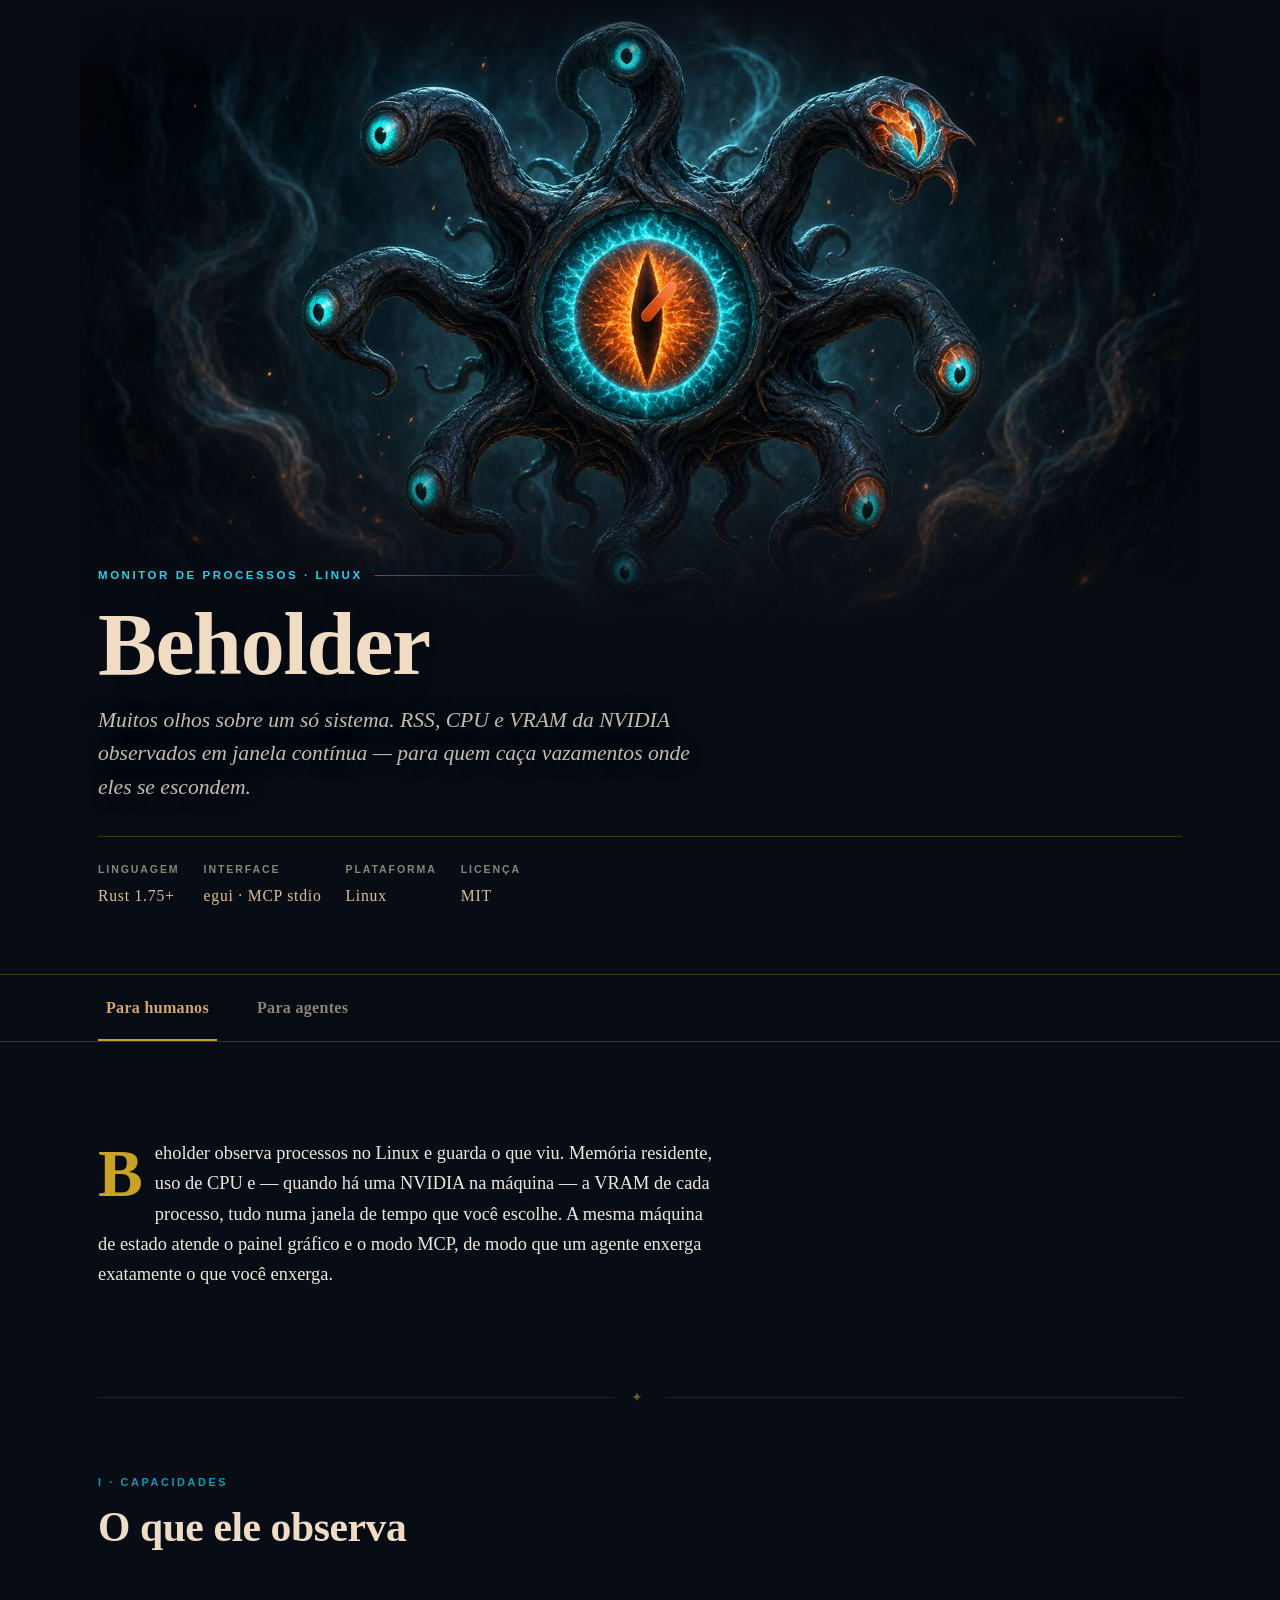
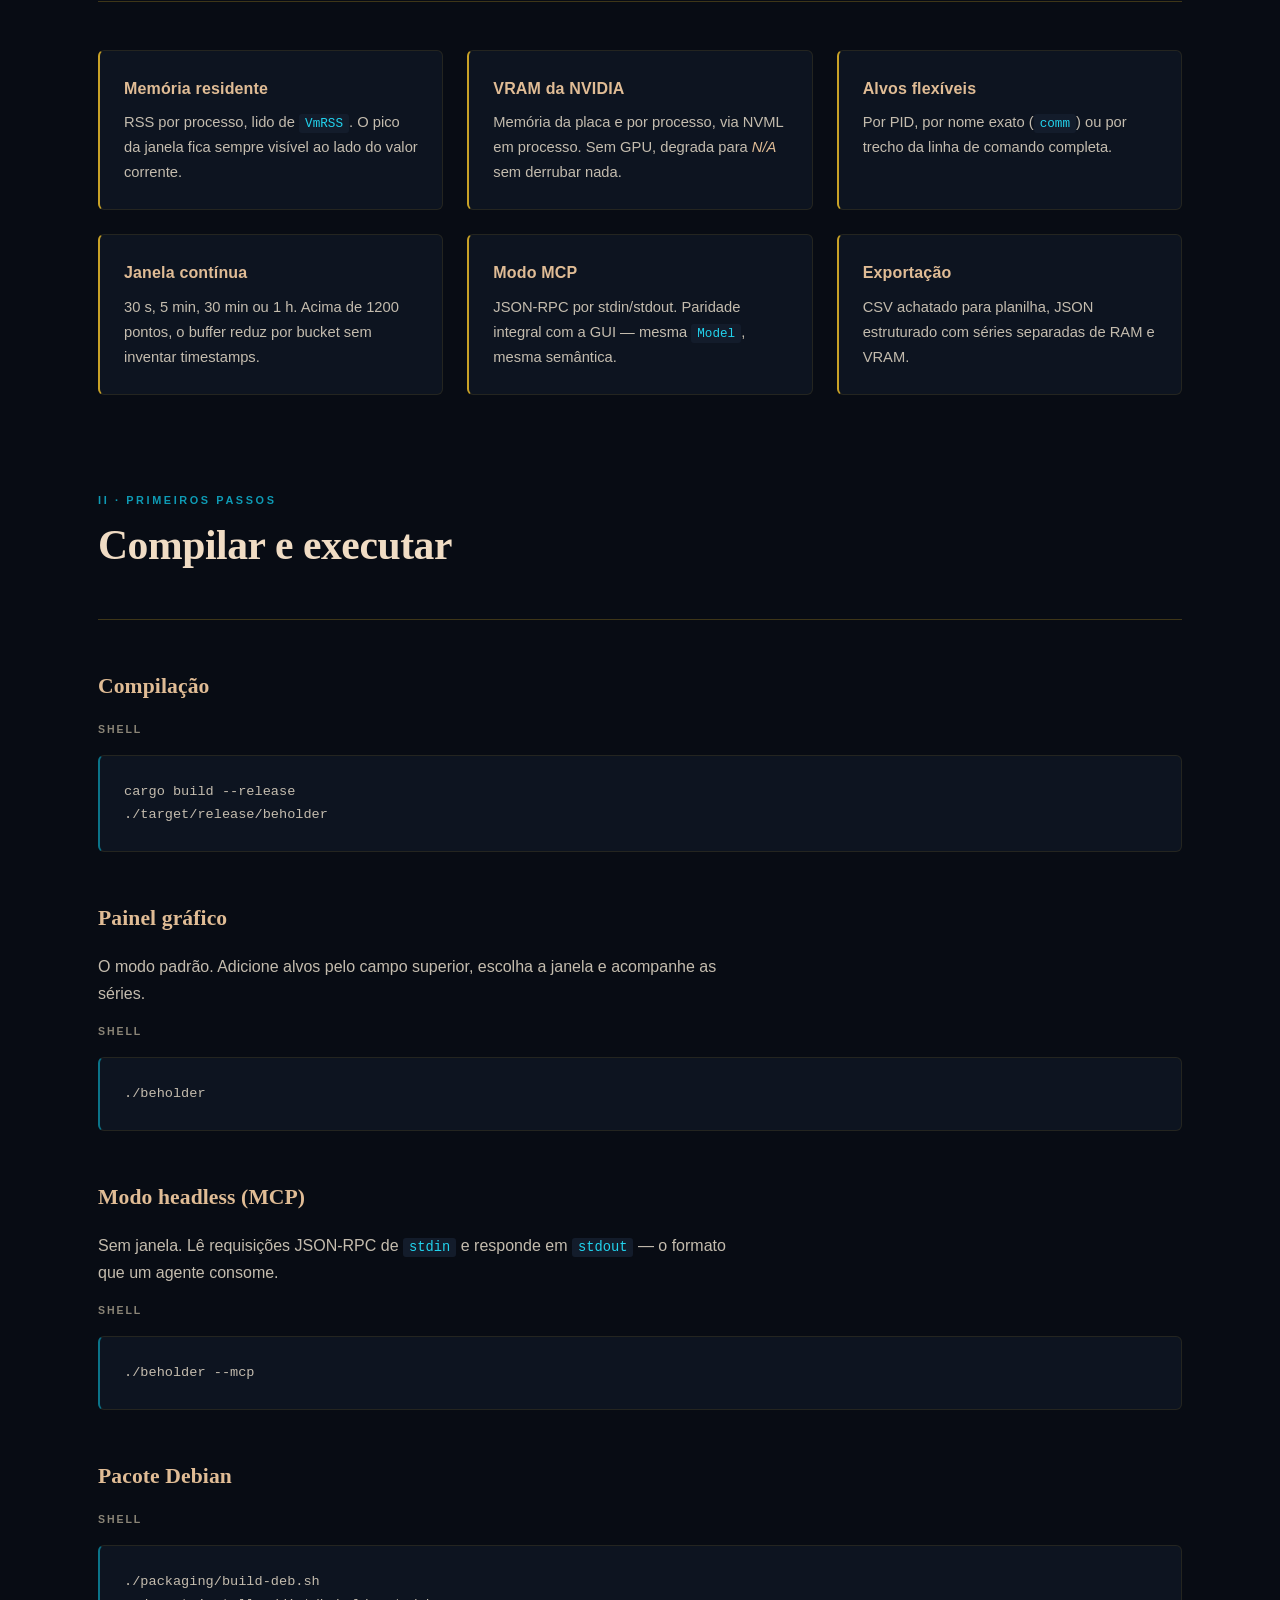
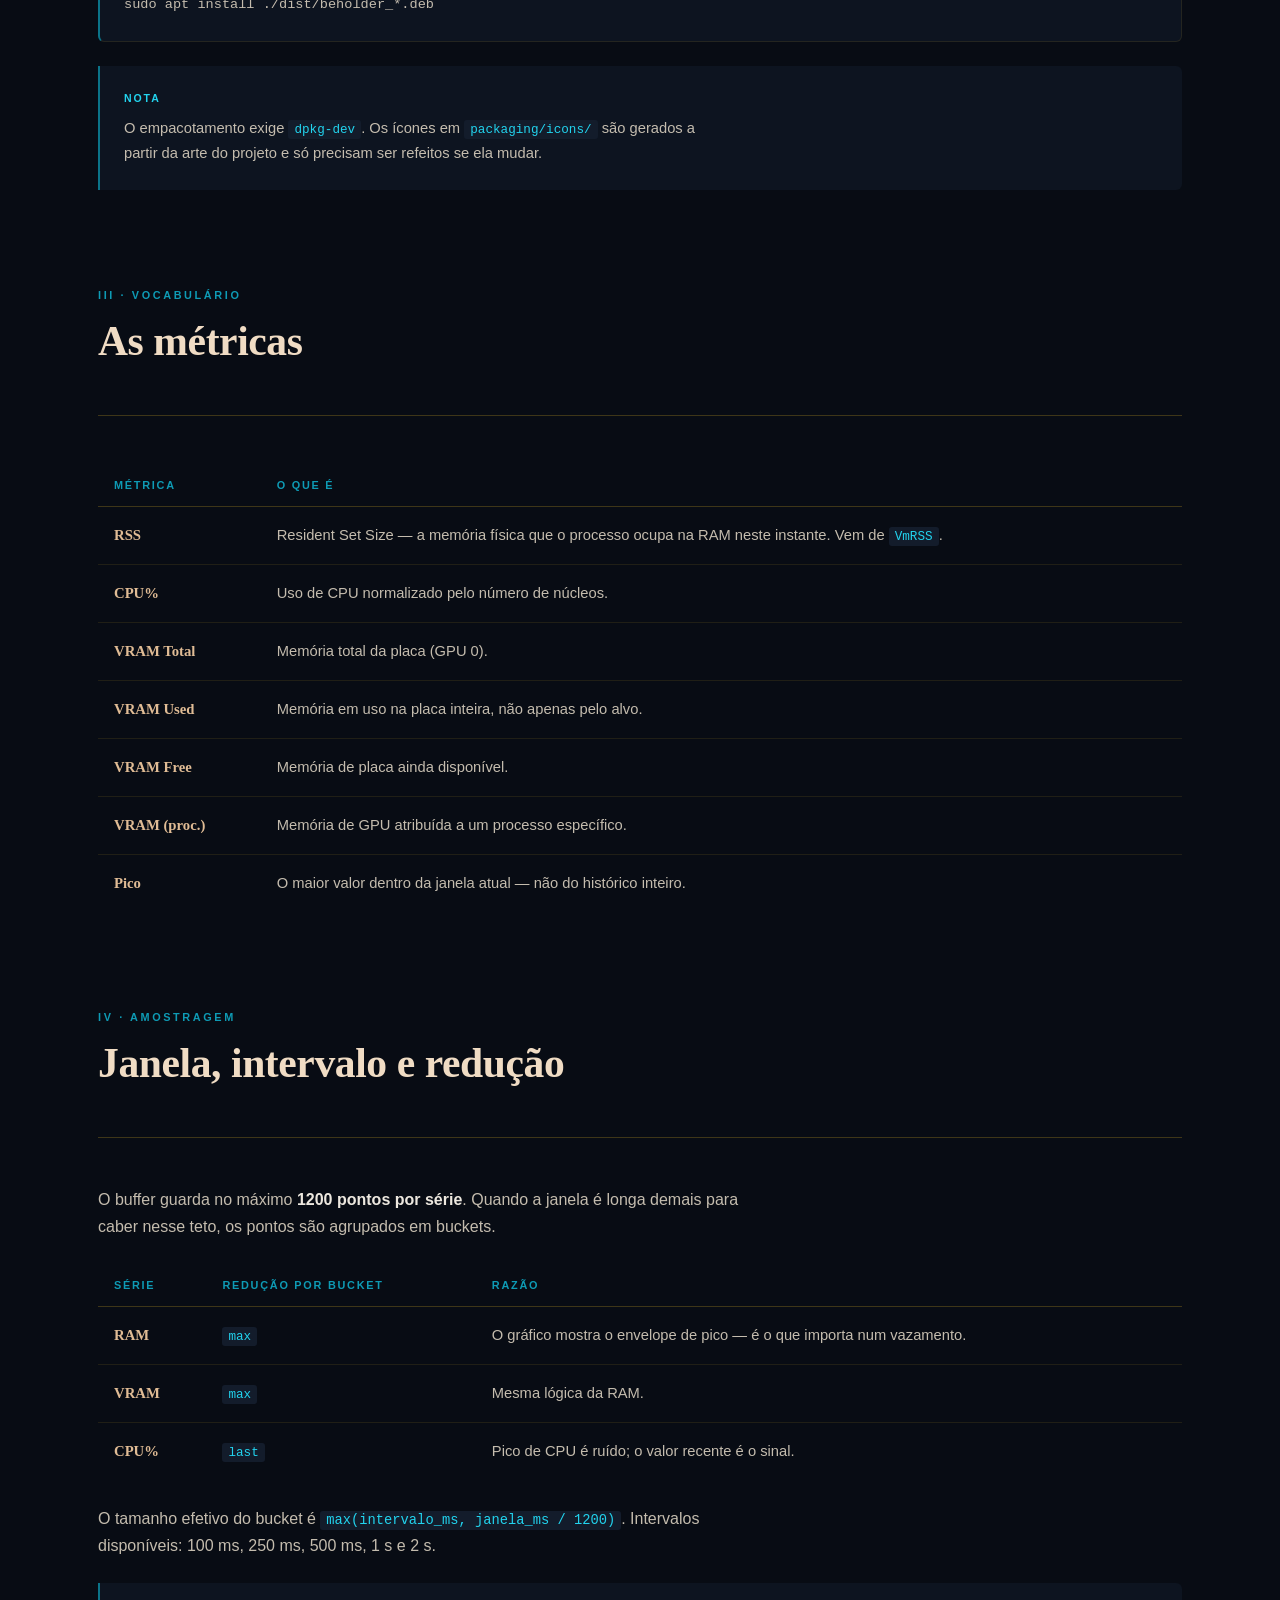
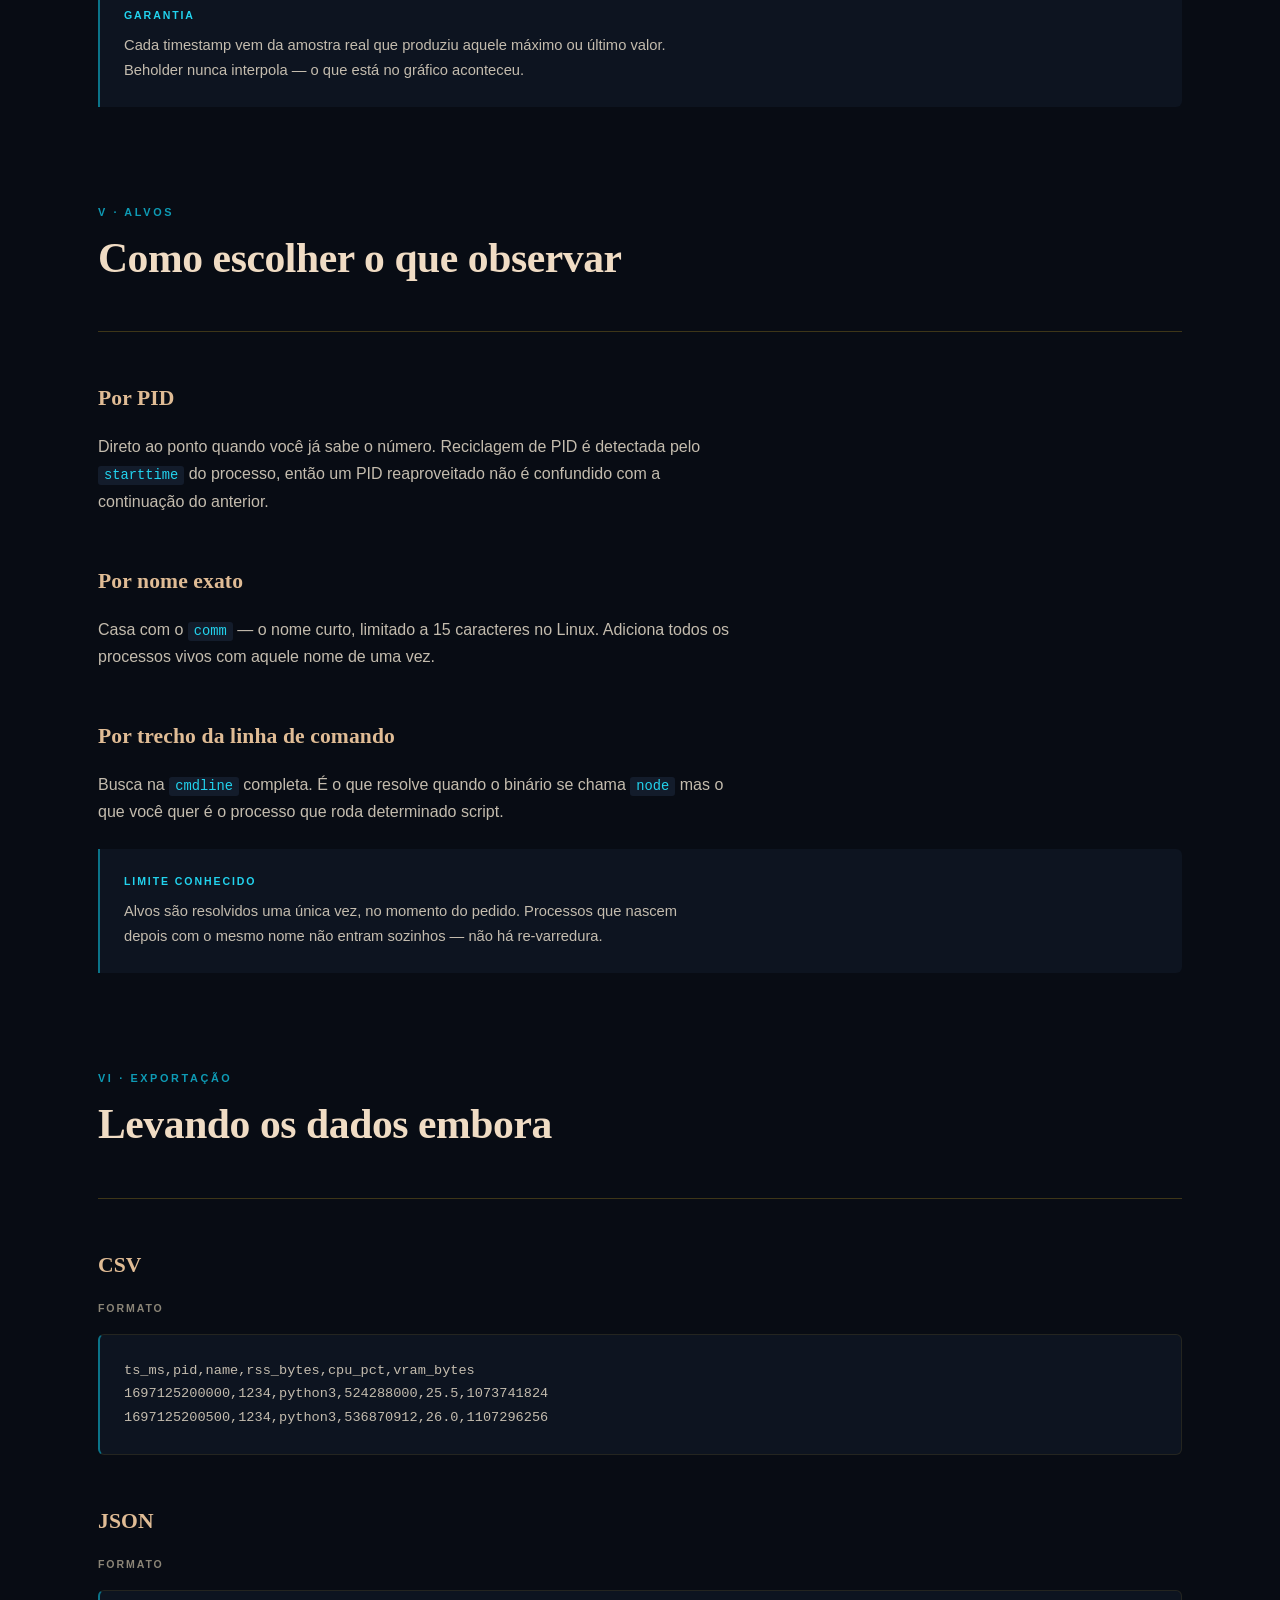
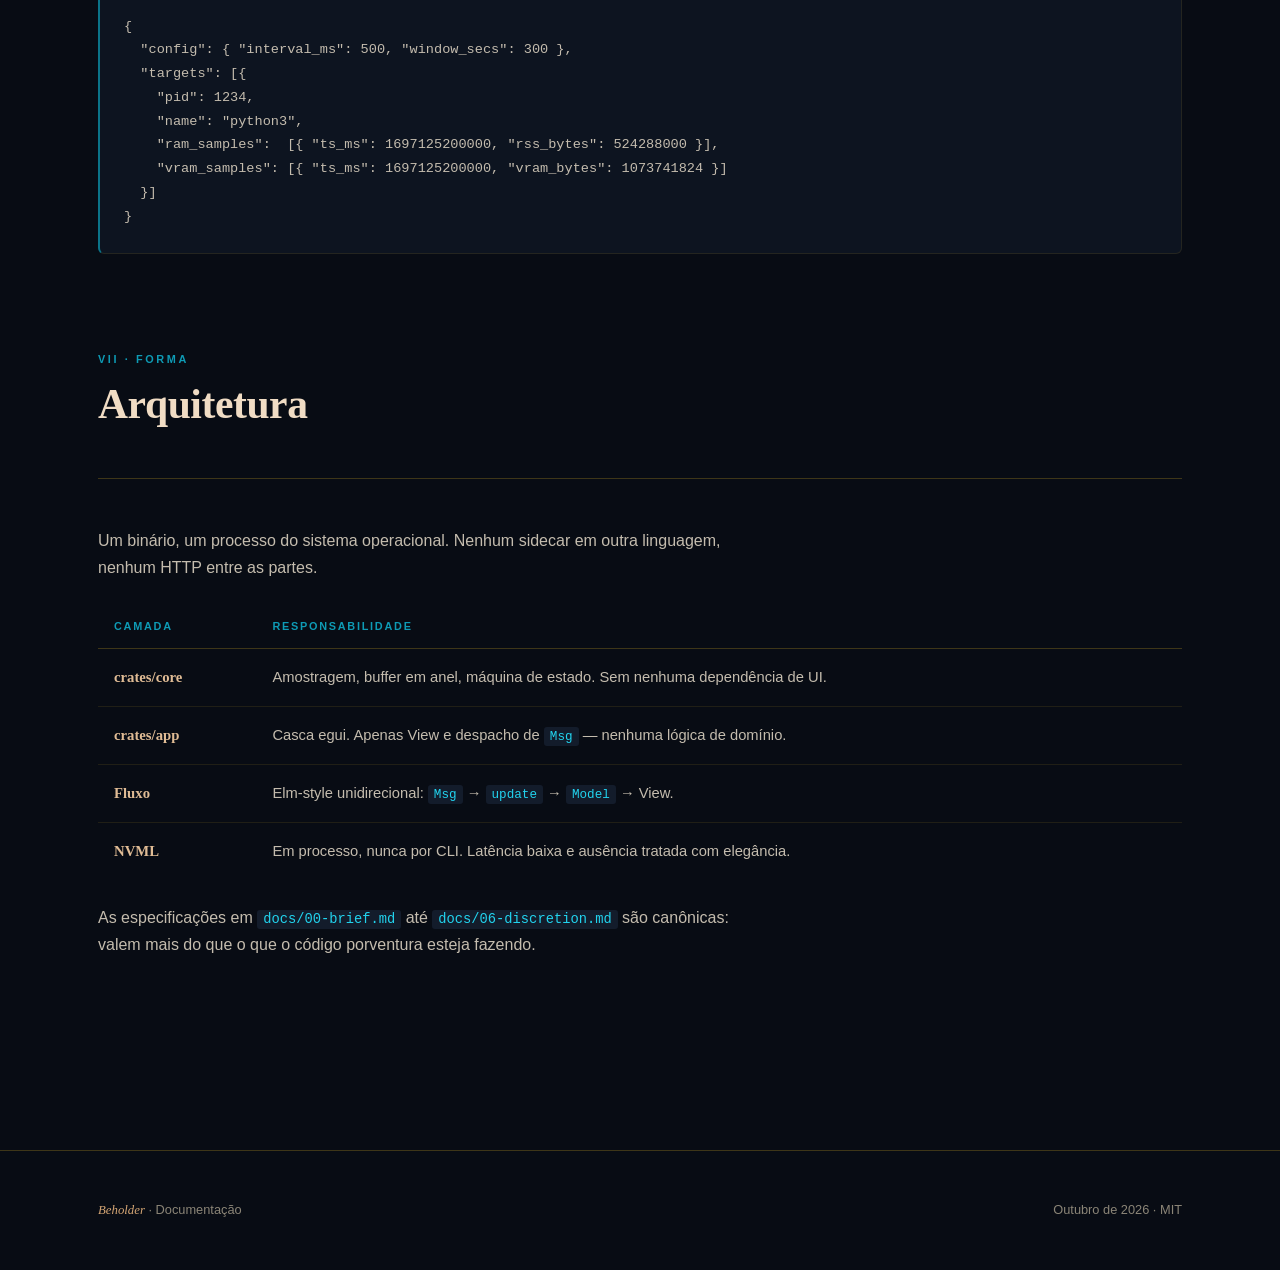
==== beholder/index.html @ 622bbdb1 "first commit" ====
<!DOCTYPE html>
<html lang="pt-BR">
<head>
<meta charset="UTF-8">
<meta name="viewport" content="width=device-width, initial-scale=1.0">
<title>Beholder — Documentação</title>
<style>
/* ============================================================
   BEHOLDER — Design System
   Tokens canônicos em MASTER.md. Nenhum valor solto aqui.
   ============================================================ */

:root {
  /* — Base: navy profundo, extraído do fundo da arte — */
  --navy-900: #080C14;
  --navy-800: #0D1420;
  --navy-700: #131C2B;
  --navy-600: #1C2738;
  --navy-500: #2A3749;

  /* — Gold: ouro envelhecido, não amarelo-neon — */
  --gold-500: #C9A227;
  --gold-400: #D4A574;
  --gold-300: #E0BC95;
  --gold-200: #F0DCC4;

  /* — Cyan: o olhar do Beholder, contido — */
  --cyan-500: #22D3EE;
  --cyan-600: #0E9BB5;
  --cyan-700: #0B7489;

  /* — Ember: o núcleo de fogo. Usar com parcimônia extrema — */
  --ember-500: #E8872E;

  /* — Texto — */
  --ink-100: #EDE8DF;
  --ink-300: #C4BCAE;
  --ink-500: #8B8577;
  --ink-700: #5C5750;

  /* — Linhas — */
  --rule-gold: rgba(201, 162, 39, 0.28);
  --rule-faint: rgba(201, 162, 39, 0.12);

  /* — Espaçamento (base 8) — */
  --space-1: 4px;  --space-2: 8px;   --space-3: 12px;
  --space-4: 16px; --space-6: 24px;  --space-8: 32px;
  --space-12: 48px; --space-16: 64px; --space-24: 96px;

  /* — Raio — */
  --radius-sm: 3px; --radius-md: 6px; --radius-lg: 10px;

  /* — Sombra — */
  --shadow-sm: 0 2px 8px rgba(0,0,0,0.3);
  --shadow-md: 0 6px 20px rgba(0,0,0,0.4);
  --shadow-gold: 0 0 24px rgba(201,162,39,0.14);

  /* — Movimento — */
  --ease: cubic-bezier(0.4, 0, 0.2, 1);
  --t-fast: 150ms; --t-normal: 250ms; --t-slow: 350ms;

  /* — Tipografia — */
  --serif: Georgia, 'Iowan Old Style', 'Palatino Linotype', Palatino, 'Times New Roman', serif;
  --sans: -apple-system, BlinkMacSystemFont, 'Segoe UI', Roboto, Helvetica, Arial, sans-serif;
  --mono: 'SF Mono', 'Monaco', 'Cascadia Code', 'Courier New', monospace;
}

* { margin: 0; padding: 0; box-sizing: border-box; }

html { scroll-behavior: smooth; }

body {
  font-family: var(--sans);
  background: var(--navy-900);
  color: var(--ink-300);
  line-height: 1.7;
  -webkit-font-smoothing: antialiased;
}

/* ============================================================
   HERO
   ============================================================ */

.hero {
  position: relative;
  border-bottom: 1px solid var(--rule-gold);
  background: var(--navy-900);
}

/* A estampa: a arte inteira, nunca decepada. */
.hero__plate {
  position: relative;
  width: 100%;
  aspect-ratio: 16 / 9;
  max-height: 70vh;
  overflow: hidden;
}

.hero__image {
  position: absolute;
  inset: 0;
  background-image: url('[data-uri]');
  background-size: contain;
  background-position: center;
  background-repeat: no-repeat;
}

/* Véu: só nas bordas, para fundir a estampa na página. */
.hero__veil {
  position: absolute;
  inset: 0;
  background:
    linear-gradient(to bottom, var(--navy-900) 0%, transparent 12%, transparent 68%, rgba(8,12,20,0.75) 90%, var(--navy-900) 100%),
    linear-gradient(to right, var(--navy-900) 0%, transparent 10%, transparent 90%, var(--navy-900) 100%);
}

.hero__content {
  position: relative;
  width: 100%;
  max-width: 1180px;
  margin: calc(var(--space-16) * -1) auto 0;
  padding: 0 var(--space-12) var(--space-16);
}

.hero__eyebrow {
  font-family: var(--sans);
  font-size: 0.72rem;
  font-weight: 600;
  letter-spacing: 0.22em;
  text-transform: uppercase;
  color: var(--cyan-500);
  margin-bottom: var(--space-4);
  display: flex;
  align-items: center;
  gap: var(--space-3);
}

.hero__eyebrow::after {
  content: '';
  flex: 1;
  max-width: 180px;
  height: 1px;
  background: linear-gradient(to right, var(--cyan-700), transparent);
}

.hero__title {
  font-family: var(--serif);
  font-size: clamp(3rem, 8vw, 5.5rem);
  font-weight: 700;
  line-height: 0.98;
  color: var(--gold-200);
  letter-spacing: -0.015em;
  text-shadow: 0 2px 40px rgba(8,12,20,0.9);
  margin-bottom: var(--space-4);
}

.hero__subtitle {
  font-family: var(--serif);
  font-size: clamp(1.05rem, 2vw, 1.35rem);
  font-style: italic;
  color: var(--ink-300);
  max-width: 58ch;
  line-height: 1.55;
  text-shadow: 0 1px 20px rgba(8,12,20,0.9);
}

.hero__meta {
  margin-top: var(--space-8);
  display: flex;
  flex-wrap: wrap;
  gap: var(--space-6);
  padding-top: var(--space-6);
  border-top: 1px solid var(--rule-gold);
}

.hero__meta-item {
  font-size: 0.8rem;
  letter-spacing: 0.06em;
}

.hero__meta-label {
  display: block;
  font-size: 0.66rem;
  font-weight: 600;
  letter-spacing: 0.18em;
  text-transform: uppercase;
  color: var(--ink-500);
  margin-bottom: var(--space-1);
}

.hero__meta-value {
  font-family: var(--serif);
  color: var(--gold-300);
  font-size: 0.98rem;
}

/* ============================================================
   LAYOUT
   ============================================================ */

.shell {
  max-width: 1180px;
  margin: 0 auto;
  padding: 0 var(--space-12);
}

/* ============================================================
   TABS
   ============================================================ */

.tabs {
  position: sticky;
  top: 0;
  z-index: 10;
  background: rgba(8, 12, 20, 0.93);
  backdrop-filter: blur(12px);
  border-bottom: 1px solid var(--rule-gold);
}

.tabs__inner {
  max-width: 1180px;
  margin: 0 auto;
  padding: 0 var(--space-12);
  display: flex;
  gap: var(--space-8);
}

.tab {
  background: none;
  border: none;
  border-bottom: 2px solid transparent;
  padding: var(--space-6) var(--space-2) calc(var(--space-6) - 2px);
  font-family: var(--serif);
  font-size: 1rem;
  font-weight: 600;
  color: var(--ink-500);
  cursor: pointer;
  transition: color var(--t-normal) var(--ease),
              border-color var(--t-normal) var(--ease);
  letter-spacing: 0.02em;
}

.tab:hover { color: var(--gold-300); }
.tab:focus-visible {
  outline: 2px solid var(--cyan-600);
  outline-offset: 3px;
  border-radius: var(--radius-sm);
}
.tab:active { color: var(--gold-400); }
.tab[aria-selected="true"] {
  color: var(--gold-400);
  border-bottom-color: var(--gold-500);
}
.tab:disabled { color: var(--ink-700); cursor: not-allowed; }

.panel {
  display: none;
  padding: var(--space-24) 0;
}
.panel[data-active="true"] {
  display: block;
  animation: panel-enter var(--t-slow) var(--ease);
}

@keyframes panel-enter {
  from { opacity: 0; transform: translateY(10px); }
  to   { opacity: 1; transform: translateY(0); }
}

/* ============================================================
   TIPOGRAFIA
   ============================================================ */

h2 {
  font-family: var(--serif);
  font-size: clamp(1.9rem, 3.5vw, 2.6rem);
  font-weight: 700;
  color: var(--gold-200);
  line-height: 1.2;
  letter-spacing: -0.01em;
  margin-bottom: var(--space-6);
}

h3 {
  font-family: var(--serif);
  font-size: 1.35rem;
  font-weight: 700;
  color: var(--gold-300);
  margin: var(--space-12) 0 var(--space-4);
  letter-spacing: 0.005em;
}

h4 {
  font-family: var(--sans);
  font-size: 1rem;
  font-weight: 600;
  color: var(--gold-300);
  margin-bottom: var(--space-2);
  letter-spacing: 0.01em;
}

p { margin-bottom: var(--space-4); max-width: 72ch; }
p:last-child { margin-bottom: 0; }

strong { color: var(--ink-100); font-weight: 600; }
em { color: var(--gold-300); }

/* Capitular — toque renascentista no primeiro parágrafo da seção */
.lede::first-letter {
  float: left;
  font-family: var(--serif);
  font-size: 4.2rem;
  line-height: 0.82;
  font-weight: 700;
  color: var(--gold-500);
  padding: var(--space-2) var(--space-3) 0 0;
}

.lede {
  font-family: var(--serif);
  font-size: 1.15rem;
  line-height: 1.65;
  color: var(--ink-100);
  max-width: 68ch;
}

/* ============================================================
   SEÇÃO E ORNAMENTO
   ============================================================ */

.section { margin-bottom: var(--space-24); }
.section:last-child { margin-bottom: 0; }

.section__head {
  margin-bottom: var(--space-12);
  padding-bottom: var(--space-6);
  border-bottom: 1px solid var(--rule-gold);
}

.section__number {
  font-family: var(--sans);
  font-size: 0.68rem;
  font-weight: 600;
  letter-spacing: 0.24em;
  text-transform: uppercase;
  color: var(--cyan-600);
  display: block;
  margin-bottom: var(--space-3);
}

.ornament {
  display: flex;
  align-items: center;
  gap: var(--space-4);
  margin: var(--space-16) 0;
  color: var(--gold-500);
  opacity: 0.5;
}
.ornament::before, .ornament::after {
  content: '';
  flex: 1;
  height: 1px;
  background: var(--rule-gold);
}
.ornament span { font-size: 0.85rem; letter-spacing: 0.4em; }

/* ============================================================
   CARDS
   ============================================================ */

.grid {
  display: grid;
  grid-template-columns: repeat(auto-fit, minmax(260px, 1fr));
  gap: var(--space-6);
}

.card {
  background: var(--navy-800);
  border: 1px solid var(--rule-faint);
  border-left: 2px solid var(--gold-500);
  border-radius: var(--radius-md);
  padding: var(--space-6);
  transition: border-color var(--t-normal) var(--ease),
              box-shadow var(--t-normal) var(--ease),
              transform var(--t-normal) var(--ease);
}

.card:hover {
  border-color: var(--rule-gold);
  border-left-color: var(--gold-400);
  box-shadow: var(--shadow-md), var(--shadow-gold);
  transform: translateY(-3px);
}

.card p {
  font-size: 0.92rem;
  color: var(--ink-300);
  margin: 0;
}

/* ============================================================
   TABELAS
   ============================================================ */

.table-wrap { overflow-x: auto; margin: var(--space-6) 0; }

table {
  width: 100%;
  border-collapse: collapse;
  font-size: 0.92rem;
  min-width: 480px;
}

thead th {
  font-family: var(--sans);
  font-size: 0.68rem;
  font-weight: 600;
  letter-spacing: 0.16em;
  text-transform: uppercase;
  color: var(--cyan-600);
  text-align: left;
  padding: var(--space-3) var(--space-4);
  border-bottom: 1px solid var(--rule-gold);
  white-space: nowrap;
}

tbody td {
  padding: var(--space-4);
  border-bottom: 1px solid var(--rule-faint);
  vertical-align: top;
}

tbody tr { transition: background var(--t-fast) var(--ease); }
tbody tr:hover { background: var(--navy-800); }
tbody tr:last-child td { border-bottom: none; }

td:first-child {
  font-family: var(--serif);
  color: var(--gold-300);
  font-weight: 600;
  white-space: nowrap;
}

/* ============================================================
   CÓDIGO
   ============================================================ */

code {
  font-family: var(--mono);
  font-size: 0.86em;
  color: var(--cyan-500);
  background: var(--navy-700);
  padding: 2px 6px;
  border-radius: var(--radius-sm);
}

pre {
  background: var(--navy-800);
  border: 1px solid var(--rule-faint);
  border-left: 2px solid var(--cyan-700);
  border-radius: var(--radius-md);
  padding: var(--space-6);
  overflow-x: auto;
  margin: var(--space-4) 0;
}

pre code {
  background: none;
  padding: 0;
  color: var(--ink-300);
  font-size: 0.85rem;
  line-height: 1.75;
}

.code-label {
  font-size: 0.66rem;
  font-weight: 600;
  letter-spacing: 0.18em;
  text-transform: uppercase;
  color: var(--ink-500);
  margin-bottom: var(--space-2);
  display: block;
}

/* ============================================================
   NOTA / CALLOUT
   ============================================================ */

.note {
  border-left: 2px solid var(--cyan-700);
  background: var(--navy-800);
  padding: var(--space-6);
  border-radius: 0 var(--radius-md) var(--radius-md) 0;
  margin: var(--space-6) 0;
}

.note__label {
  font-size: 0.66rem;
  font-weight: 600;
  letter-spacing: 0.18em;
  text-transform: uppercase;
  color: var(--cyan-500);
  display: block;
  margin-bottom: var(--space-2);
}

.note p { font-size: 0.92rem; margin: 0; }

/* ============================================================
   FOOTER
   ============================================================ */

footer {
  border-top: 1px solid var(--rule-gold);
  padding: var(--space-12) 0;
  margin-top: var(--space-24);
}

.footer__inner {
  max-width: 1180px;
  margin: 0 auto;
  padding: 0 var(--space-12);
  display: flex;
  justify-content: space-between;
  flex-wrap: wrap;
  gap: var(--space-4);
  font-size: 0.8rem;
  color: var(--ink-500);
}

.footer__inner em {
  font-family: var(--serif);
  color: var(--gold-400);
  font-style: italic;
}

/* ============================================================
   RESPONSIVO
   ============================================================ */

@media (max-width: 860px) {
  .shell, .tabs__inner, .hero__content, .footer__inner { padding-left: var(--space-6); padding-right: var(--space-6); }
  .hero { min-height: 62vh; }
  .panel { padding: var(--space-16) 0; }
  .section { margin-bottom: var(--space-16); }
  .tabs__inner { gap: var(--space-6); }
}

/* ============================================================
   MOVIMENTO REDUZIDO
   ============================================================ */

@media (prefers-reduced-motion: reduce) {
  html { scroll-behavior: auto; }
  *, *::before, *::after {
    animation-duration: 0.01ms !important;
    animation-iteration-count: 1 !important;
    transition-duration: 0.01ms !important;
  }
  .card:hover { transform: none; }
  .panel[data-active="true"] { animation: none; }
}
</style>
</head>
<body>

<!-- ══════════════════ HERO ══════════════════ -->
<header class="hero">
  <div class="hero__plate">
    <div class="hero__image" role="img" aria-label="O Beholder: um olho central flamejante cercado por tentáculos, cada um terminando em um olho ciano vigilante"></div>
    <div class="hero__veil" aria-hidden="true"></div>
  </div>
  <div class="hero__content">
    <p class="hero__eyebrow">Monitor de Processos &middot; Linux</p>
    <h1 class="hero__title">Beholder</h1>
    <p class="hero__subtitle">Muitos olhos sobre um só sistema. RSS, CPU e VRAM da NVIDIA observados em janela contínua — para quem caça vazamentos onde eles se escondem.</p>

    <div class="hero__meta">
      <div class="hero__meta-item">
        <span class="hero__meta-label">Linguagem</span>
        <span class="hero__meta-value">Rust 1.75+</span>
      </div>
      <div class="hero__meta-item">
        <span class="hero__meta-label">Interface</span>
        <span class="hero__meta-value">egui &middot; MCP stdio</span>
      </div>
      <div class="hero__meta-item">
        <span class="hero__meta-label">Plataforma</span>
        <span class="hero__meta-value">Linux</span>
      </div>
      <div class="hero__meta-item">
        <span class="hero__meta-label">Licença</span>
        <span class="hero__meta-value">MIT</span>
      </div>
    </div>
  </div>
</header>

<!-- ══════════════════ TABS ══════════════════ -->
<nav class="tabs" aria-label="Formato da documentação">
  <div class="tabs__inner" role="tablist">
    <button class="tab" role="tab" id="tab-dev" aria-controls="panel-dev" aria-selected="true" data-target="dev">Para humanos</button>
    <button class="tab" role="tab" id="tab-ai" aria-controls="panel-ai" aria-selected="false" data-target="ai">Para agentes</button>
  </div>
</nav>

<main class="shell">

<!-- ══════════════════ PAINEL: DEV ══════════════════ -->
<section class="panel" id="panel-dev" role="tabpanel" aria-labelledby="tab-dev" data-active="true">

  <div class="section">
    <p class="lede">Beholder observa processos no Linux e guarda o que viu. Memória residente, uso de CPU e — quando há uma NVIDIA na máquina — a VRAM de cada processo, tudo numa janela de tempo que você escolhe. A mesma máquina de estado atende o painel gráfico e o modo MCP, de modo que um agente enxerga exatamente o que você enxerga.</p>
  </div>

  <div class="ornament" aria-hidden="true"><span>&#10022;</span></div>

  <!-- O QUE FAZ -->
  <div class="section">
    <div class="section__head">
      <span class="section__number">I &middot; Capacidades</span>
      <h2>O que ele observa</h2>
    </div>

    <div class="grid">
      <article class="card">
        <h4>Memória residente</h4>
        <p>RSS por processo, lido de <code>VmRSS</code>. O pico da janela fica sempre visível ao lado do valor corrente.</p>
      </article>
      <article class="card">
        <h4>VRAM da NVIDIA</h4>
        <p>Memória da placa e por processo, via NVML em processo. Sem GPU, degrada para <em>N/A</em> sem derrubar nada.</p>
      </article>
      <article class="card">
        <h4>Alvos flexíveis</h4>
        <p>Por PID, por nome exato (<code>comm</code>) ou por trecho da linha de comando completa.</p>
      </article>
      <article class="card">
        <h4>Janela contínua</h4>
        <p>30 s, 5 min, 30 min ou 1 h. Acima de 1200 pontos, o buffer reduz por bucket sem inventar timestamps.</p>
      </article>
      <article class="card">
        <h4>Modo MCP</h4>
        <p>JSON-RPC por stdin/stdout. Paridade integral com a GUI — mesma <code>Model</code>, mesma semântica.</p>
      </article>
      <article class="card">
        <h4>Exportação</h4>
        <p>CSV achatado para planilha, JSON estruturado com séries separadas de RAM e VRAM.</p>
      </article>
    </div>
  </div>

  <!-- COMEÇAR -->
  <div class="section">
    <div class="section__head">
      <span class="section__number">II &middot; Primeiros passos</span>
      <h2>Compilar e executar</h2>
    </div>

    <h3>Compilação</h3>
    <span class="code-label">shell</span>
<pre><code>cargo build --release
./target/release/beholder</code></pre>

    <h3>Painel gráfico</h3>
    <p>O modo padrão. Adicione alvos pelo campo superior, escolha a janela e acompanhe as séries.</p>
    <span class="code-label">shell</span>
<pre><code>./beholder</code></pre>

    <h3>Modo headless (MCP)</h3>
    <p>Sem janela. Lê requisições JSON-RPC de <code>stdin</code> e responde em <code>stdout</code> — o formato que um agente consome.</p>
    <span class="code-label">shell</span>
<pre><code>./beholder --mcp</code></pre>

    <h3>Pacote Debian</h3>
    <span class="code-label">shell</span>
<pre><code>./packaging/build-deb.sh
sudo apt install ./dist/beholder_*.deb</code></pre>

    <div class="note">
      <span class="note__label">Nota</span>
      <p>O empacotamento exige <code>dpkg-dev</code>. Os ícones em <code>packaging/icons/</code> são gerados a partir da arte do projeto e só precisam ser refeitos se ela mudar.</p>
    </div>
  </div>

  <!-- MÉTRICAS -->
  <div class="section">
    <div class="section__head">
      <span class="section__number">III &middot; Vocabulário</span>
      <h2>As métricas</h2>
    </div>

    <div class="table-wrap">
      <table>
        <thead>
          <tr><th>Métrica</th><th>O que é</th></tr>
        </thead>
        <tbody>
          <tr><td>RSS</td><td>Resident Set Size — a memória física que o processo ocupa na RAM neste instante. Vem de <code>VmRSS</code>.</td></tr>
          <tr><td>CPU%</td><td>Uso de CPU normalizado pelo número de núcleos.</td></tr>
          <tr><td>VRAM Total</td><td>Memória total da placa (GPU 0).</td></tr>
          <tr><td>VRAM Used</td><td>Memória em uso na placa inteira, não apenas pelo alvo.</td></tr>
          <tr><td>VRAM Free</td><td>Memória de placa ainda disponível.</td></tr>
          <tr><td>VRAM (proc.)</td><td>Memória de GPU atribuída a um processo específico.</td></tr>
          <tr><td>Pico</td><td>O maior valor dentro da janela atual — não do histórico inteiro.</td></tr>
        </tbody>
      </table>
    </div>
  </div>

  <!-- JANELAS -->
  <div class="section">
    <div class="section__head">
      <span class="section__number">IV &middot; Amostragem</span>
      <h2>Janela, intervalo e redução</h2>
    </div>

    <p>O buffer guarda no máximo <strong>1200 pontos por série</strong>. Quando a janela é longa demais para caber nesse teto, os pontos são agrupados em buckets.</p>

    <div class="table-wrap">
      <table>
        <thead>
          <tr><th>Série</th><th>Redução por bucket</th><th>Razão</th></tr>
        </thead>
        <tbody>
          <tr><td>RAM</td><td><code>max</code></td><td>O gráfico mostra o envelope de pico — é o que importa num vazamento.</td></tr>
          <tr><td>VRAM</td><td><code>max</code></td><td>Mesma lógica da RAM.</td></tr>
          <tr><td>CPU%</td><td><code>last</code></td><td>Pico de CPU é ruído; o valor recente é o sinal.</td></tr>
        </tbody>
      </table>
    </div>

    <p>O tamanho efetivo do bucket é <code>max(intervalo_ms, janela_ms / 1200)</code>. Intervalos disponíveis: 100 ms, 250 ms, 500 ms, 1 s e 2 s.</p>

    <div class="note">
      <span class="note__label">Garantia</span>
      <p>Cada timestamp vem da amostra real que produziu aquele máximo ou último valor. Beholder nunca interpola — o que está no gráfico aconteceu.</p>
    </div>
  </div>

  <!-- ALVOS -->
  <div class="section">
    <div class="section__head">
      <span class="section__number">V &middot; Alvos</span>
      <h2>Como escolher o que observar</h2>
    </div>

    <h3>Por PID</h3>
    <p>Direto ao ponto quando você já sabe o número. Reciclagem de PID é detectada pelo <code>starttime</code> do processo, então um PID reaproveitado não é confundido com a continuação do anterior.</p>

    <h3>Por nome exato</h3>
    <p>Casa com o <code>comm</code> — o nome curto, limitado a 15 caracteres no Linux. Adiciona todos os processos vivos com aquele nome de uma vez.</p>

    <h3>Por trecho da linha de comando</h3>
    <p>Busca na <code>cmdline</code> completa. É o que resolve quando o binário se chama <code>node</code> mas o que você quer é o processo que roda determinado script.</p>

    <div class="note">
      <span class="note__label">Limite conhecido</span>
      <p>Alvos são resolvidos uma única vez, no momento do pedido. Processos que nascem depois com o mesmo nome não entram sozinhos — não há re-varredura.</p>
    </div>
  </div>

  <!-- EXPORT -->
  <div class="section">
    <div class="section__head">
      <span class="section__number">VI &middot; Exportação</span>
      <h2>Levando os dados embora</h2>
    </div>

    <h3>CSV</h3>
    <span class="code-label">formato</span>
<pre><code>ts_ms,pid,name,rss_bytes,cpu_pct,vram_bytes
1697125200000,1234,python3,524288000,25.5,1073741824
1697125200500,1234,python3,536870912,26.0,1107296256</code></pre>

    <h3>JSON</h3>
    <span class="code-label">formato</span>
<pre><code>{
  "config": { "interval_ms": 500, "window_secs": 300 },
  "targets": [{
    "pid": 1234,
    "name": "python3",
    "ram_samples":  [{ "ts_ms": 1697125200000, "rss_bytes": 524288000 }],
    "vram_samples": [{ "ts_ms": 1697125200000, "vram_bytes": 1073741824 }]
  }]
}</code></pre>
  </div>

  <!-- ARQUITETURA -->
  <div class="section">
    <div class="section__head">
      <span class="section__number">VII &middot; Forma</span>
      <h2>Arquitetura</h2>
    </div>

    <p>Um binário, um processo do sistema operacional. Nenhum sidecar em outra linguagem, nenhum HTTP entre as partes.</p>

    <div class="table-wrap">
      <table>
        <thead>
          <tr><th>Camada</th><th>Responsabilidade</th></tr>
        </thead>
        <tbody>
          <tr><td>crates/core</td><td>Amostragem, buffer em anel, máquina de estado. Sem nenhuma dependência de UI.</td></tr>
          <tr><td>crates/app</td><td>Casca egui. Apenas View e despacho de <code>Msg</code> — nenhuma lógica de domínio.</td></tr>
          <tr><td>Fluxo</td><td>Elm-style unidirecional: <code>Msg</code> &rarr; <code>update</code> &rarr; <code>Model</code> &rarr; View.</td></tr>
          <tr><td>NVML</td><td>Em processo, nunca por CLI. Latência baixa e ausência tratada com elegância.</td></tr>
        </tbody>
      </table>
    </div>

    <p>As especificações em <code>docs/00-brief.md</code> até <code>docs/06-discretion.md</code> são canônicas: valem mais do que o que o código porventura esteja fazendo.</p>
  </div>

</section>

<!-- ══════════════════ PAINEL: AI ══════════════════ -->
<section class="panel" id="panel-ai" role="tabpanel" aria-labelledby="tab-ai" data-active="false">

  <div class="section">
    <p class="lede">Esta aba descreve o Beholder em forma estruturada, para consumo por agentes e ferramentas. O contrato MCP abaixo é o mesmo que o binário expõe em <code>--mcp</code>.</p>
  </div>

  <div class="ornament" aria-hidden="true"><span>&#10022;</span></div>

  <div class="section">
    <div class="section__head">
      <span class="section__number">I &middot; Descritor</span>
      <h2>Projeto</h2>
    </div>
    <span class="code-label">json</span>
<pre><code>{
  "name": "Beholder",
  "kind": "system-monitor",
  "summary": "Linux process monitor with NVIDIA VRAM tracking",
  "platform": "linux",
  "language": "rust",
  "rust_min_version": "1.75",
  "license": "MIT",
  "entrypoints": {
    "gui":  "./beholder",
    "mcp":  "./beholder --mcp"
  },
  "build": "cargo build --release",
  "test":  "cargo test --all",
  "spec_docs": "docs/00-brief.md .. docs/06-discretion.md"
}</code></pre>
  </div>

  <div class="section">
    <div class="section__head">
      <span class="section__number">II &middot; Modelo de dados</span>
      <h2>Semântica do buffer</h2>
    </div>
    <span class="code-label">json</span>
<pre><code>{
  "buffer": {
    "max_points_per_series": 1200,
    "eviction": "time-based, by window_secs",
    "downsample": {
      "rss_bytes":  "max per bucket",
      "vram_bytes": "max per bucket",
      "cpu_pct":    "last per bucket"
    },
    "bucket_ms": "max(interval_ms, window_ms / 1200)",
    "timestamps": "from the producing sample; never interpolated",
    "monotonic": true
  },
  "intervals_ms": [100, 250, 500, 1000, 2000],
  "windows_secs": [30, 300, 1800, 3600],
  "pid_reuse_detection": "via /proc/<pid>/stat starttime",
  "vram_absent_behavior": "degrade to null; never panic"
}</code></pre>
  </div>

  <div class="section">
    <div class="section__head">
      <span class="section__number">III &middot; Contrato MCP</span>
      <h2>Ferramentas</h2>
    </div>

    <div class="table-wrap">
      <table>
        <thead>
          <tr><th>Ferramenta</th><th>Parâmetros</th><th>Retorno</th></tr>
        </thead>
        <tbody>
          <tr><td>health</td><td><code>{}</code></td><td>versão, estado do sampler, disponibilidade de NVML, config</td></tr>
          <tr><td>list_targets</td><td><code>{}</code></td><td>alvos com <code>alive</code> e <code>added_at</code></td></tr>
          <tr><td>add_target_pid</td><td><code>{ pid }</code></td><td><code>{ added, pid, name }</code></td></tr>
          <tr><td>add_target_name</td><td><code>{ name, mode }</code></td><td>lista de alvos adicionados</td></tr>
          <tr><td>remove_target</td><td><code>{ pid }</code></td><td><code>{ removed, pid }</code></td></tr>
          <tr><td>set_interval_ms</td><td><code>{ interval_ms }</code></td><td><code>{ interval_ms, effective_bucket_ms }</code></td></tr>
          <tr><td>set_window_secs</td><td><code>{ window_secs }</code></td><td><code>{ window_secs, effective_bucket_ms }</code></td></tr>
          <tr><td>clear_buffer</td><td><code>{}</code></td><td><code>{ cleared, samples_removed }</code></td></tr>
          <tr><td>get_live</td><td><code>{}</code></td><td>amostra corrente por alvo (RAM + VRAM)</td></tr>
          <tr><td>get_vram</td><td><code>{}</code></td><td><code>{ gpu_id, total, used, free }</code></td></tr>
          <tr><td>window_stats</td><td><code>{}</code></td><td>pico, corrente e contagem por métrica</td></tr>
          <tr><td>export_buffer</td><td><code>{ format }</code></td><td><code>csv</code> string ou objeto <code>json</code></td></tr>
        </tbody>
      </table>
    </div>

    <p><code>add_target_name.mode</code> aceita <code>"exact"</code> (casa com <code>comm</code>) ou <code>"substring"</code> (busca na <code>cmdline</code>, sem distinção de maiúsculas).</p>
  </div>

  <div class="section">
    <div class="section__head">
      <span class="section__number">IV &middot; Exemplo de troca</span>
      <h2>Requisição e resposta</h2>
    </div>

    <span class="code-label">stdin &rarr;</span>
<pre><code>{ "jsonrpc": "2.0", "id": 1, "method": "get_live", "params": {} }</code></pre>

    <span class="code-label">&larr; stdout</span>
<pre><code>{
  "jsonrpc": "2.0",
  "id": 1,
  "result": {
    "timestamp_ms": 1697125200000,
    "samples": [
      { "pid": 1234, "name": "python3",
        "rss_bytes": 524288000, "cpu_pct": 25.5, "vram_bytes": 1073741824 },
      { "pid": 5678, "name": "cargo",
        "rss_bytes": 804453376, "cpu_pct": 0.0,  "vram_bytes": null }
    ]
  }
}</code></pre>

    <div class="note">
      <span class="note__label">Interpretação</span>
      <p><code>vram_bytes: null</code> significa uma de duas coisas: não há NVIDIA disponível, ou o processo não reservou memória de GPU. Use <code>health</code> para distinguir os dois casos.</p>
    </div>
  </div>

  <div class="section">
    <div class="section__head">
      <span class="section__number">V &middot; Erros</span>
      <h2>Códigos</h2>
    </div>

    <div class="table-wrap">
      <table>
        <thead>
          <tr><th>Código</th><th>Significado</th></tr>
        </thead>
        <tbody>
          <tr><td>-32000</td><td>Erro de domínio: PID inexistente, alvo duplicado, GPU indisponível</td></tr>
          <tr><td>-32601</td><td>Método desconhecido</td></tr>
          <tr><td>-32700</td><td>JSON malformado</td></tr>
        </tbody>
      </table>
    </div>
  </div>

  <div class="section">
    <div class="section__head">
      <span class="section__number">VI &middot; Invariantes</span>
      <h2>O que não muda</h2>
    </div>

    <p>Estas regras vêm das especificações e não são detalhes de implementação:</p>

    <div class="table-wrap">
      <table>
        <thead>
          <tr><th>Invariante</th><th>Valor</th></tr>
        </thead>
        <tbody>
          <tr><td>Teto do buffer</td><td>1200 pontos por série</td></tr>
          <tr><td>Redução RAM/VRAM</td><td><code>max</code> por bucket</td></tr>
          <tr><td>Redução CPU</td><td><code>last</code> por bucket</td></tr>
          <tr><td>Timestamps</td><td>da amostra real, monotônicos, nunca interpolados</td></tr>
          <tr><td>Reuso de PID</td><td>detectado por <code>starttime</code></td></tr>
          <tr><td>NVIDIA ausente</td><td>degrada; nunca derruba o processo</td></tr>
          <tr><td>Paridade GUI/MCP</td><td>mesma <code>Model</code>, mesma semântica</td></tr>
          <tr><td>Vocabulário</td><td>"janela" e "buffer" — nunca "sessão"</td></tr>
        </tbody>
      </table>
    </div>
  </div>

</section>

</main>

<footer>
  <div class="footer__inner">
    <span><em>Beholder</em> &middot; Documentação</span>
    <span>Outubro de 2026 &middot; MIT</span>
  </div>
</footer>

<script>
(function () {
  const tabs = Array.from(document.querySelectorAll('.tab'));
  const panels = new Map(
    Array.from(document.querySelectorAll('.panel')).map(p => [p.id.replace('panel-', ''), p])
  );

  function select(target) {
    tabs.forEach(t => t.setAttribute('aria-selected', String(t.dataset.target === target)));
    panels.forEach((panel, key) => panel.setAttribute('data-active', String(key === target)));
  }

  tabs.forEach(tab => {
    tab.addEventListener('click', () => select(tab.dataset.target));
    tab.addEventListener('keydown', e => {
      if (e.key !== 'ArrowRight' && e.key !== 'ArrowLeft') return;
      e.preventDefault();
      const i = tabs.indexOf(tab);
      const next = tabs[(i + (e.key === 'ArrowRight' ? 1 : tabs.length - 1)) % tabs.length];
      next.focus();
      select(next.dataset.target);
    });
  });
})();
</script>

</body>
</html>
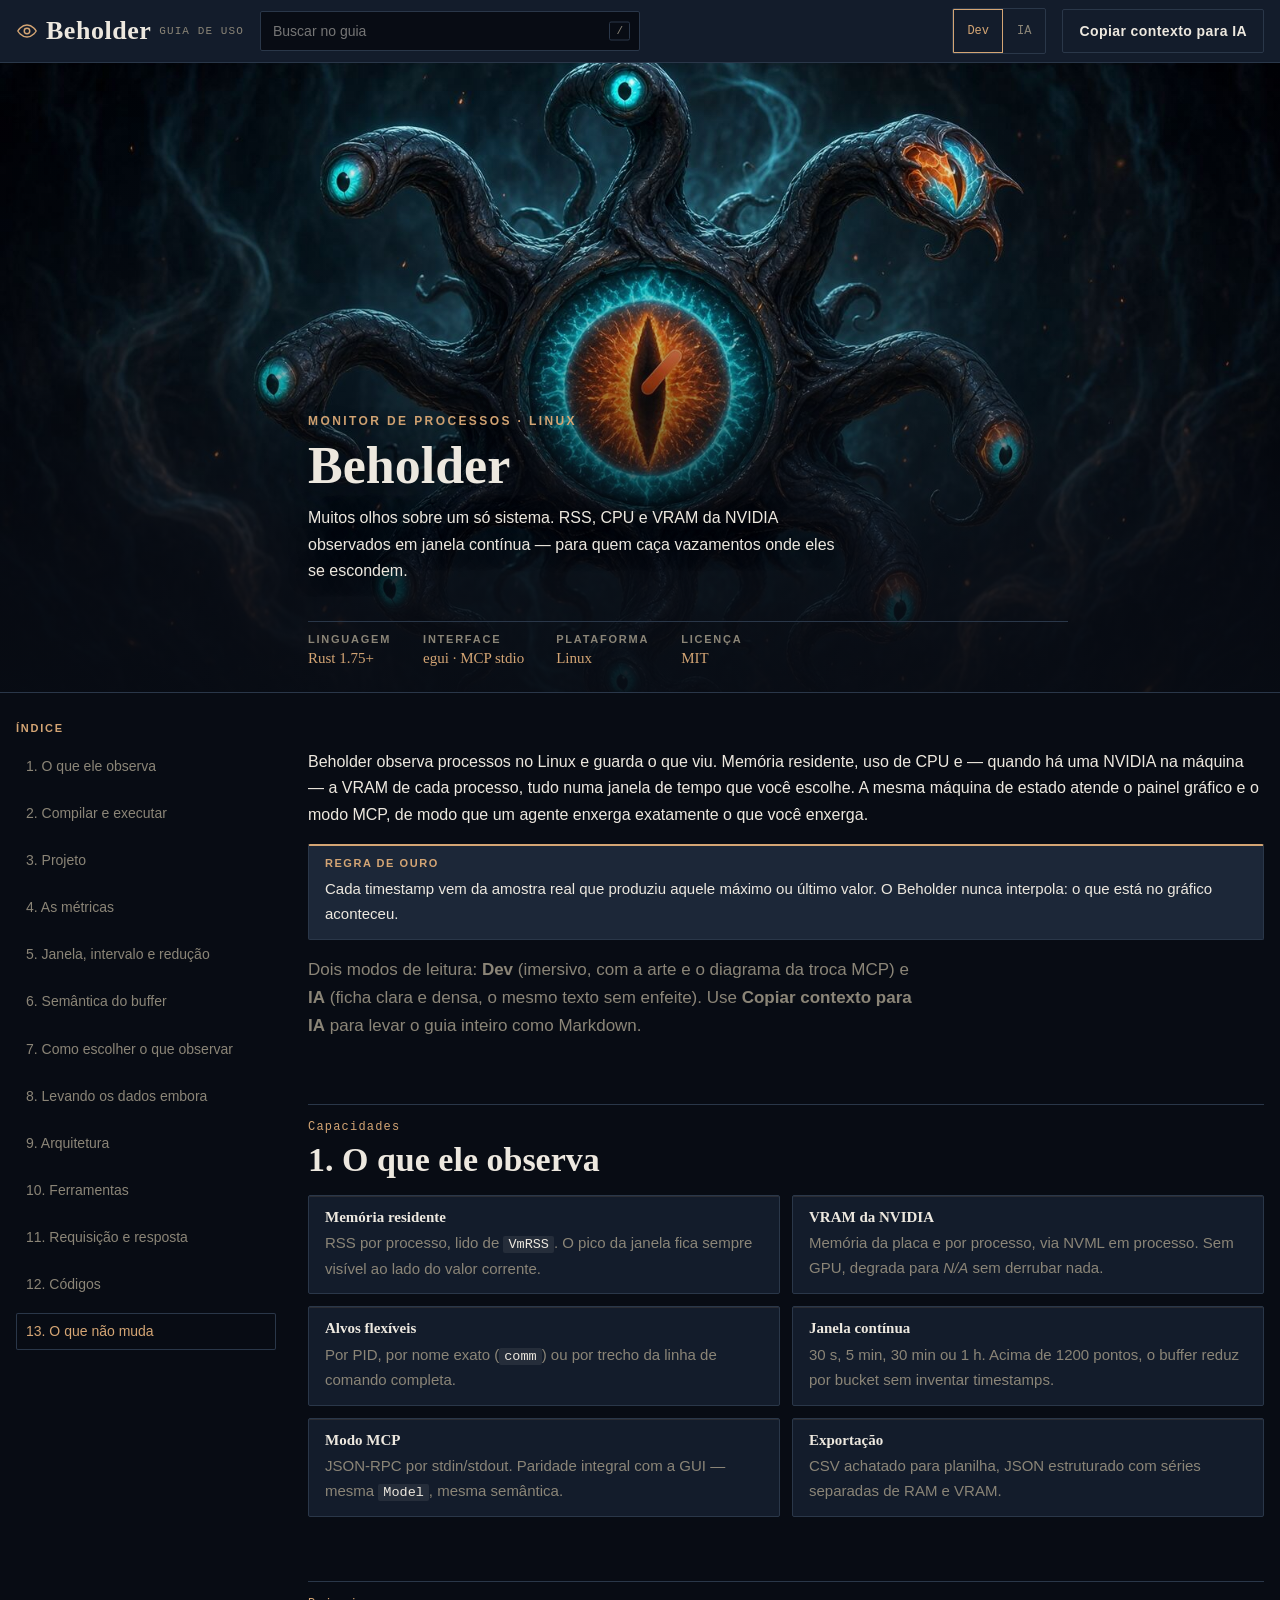
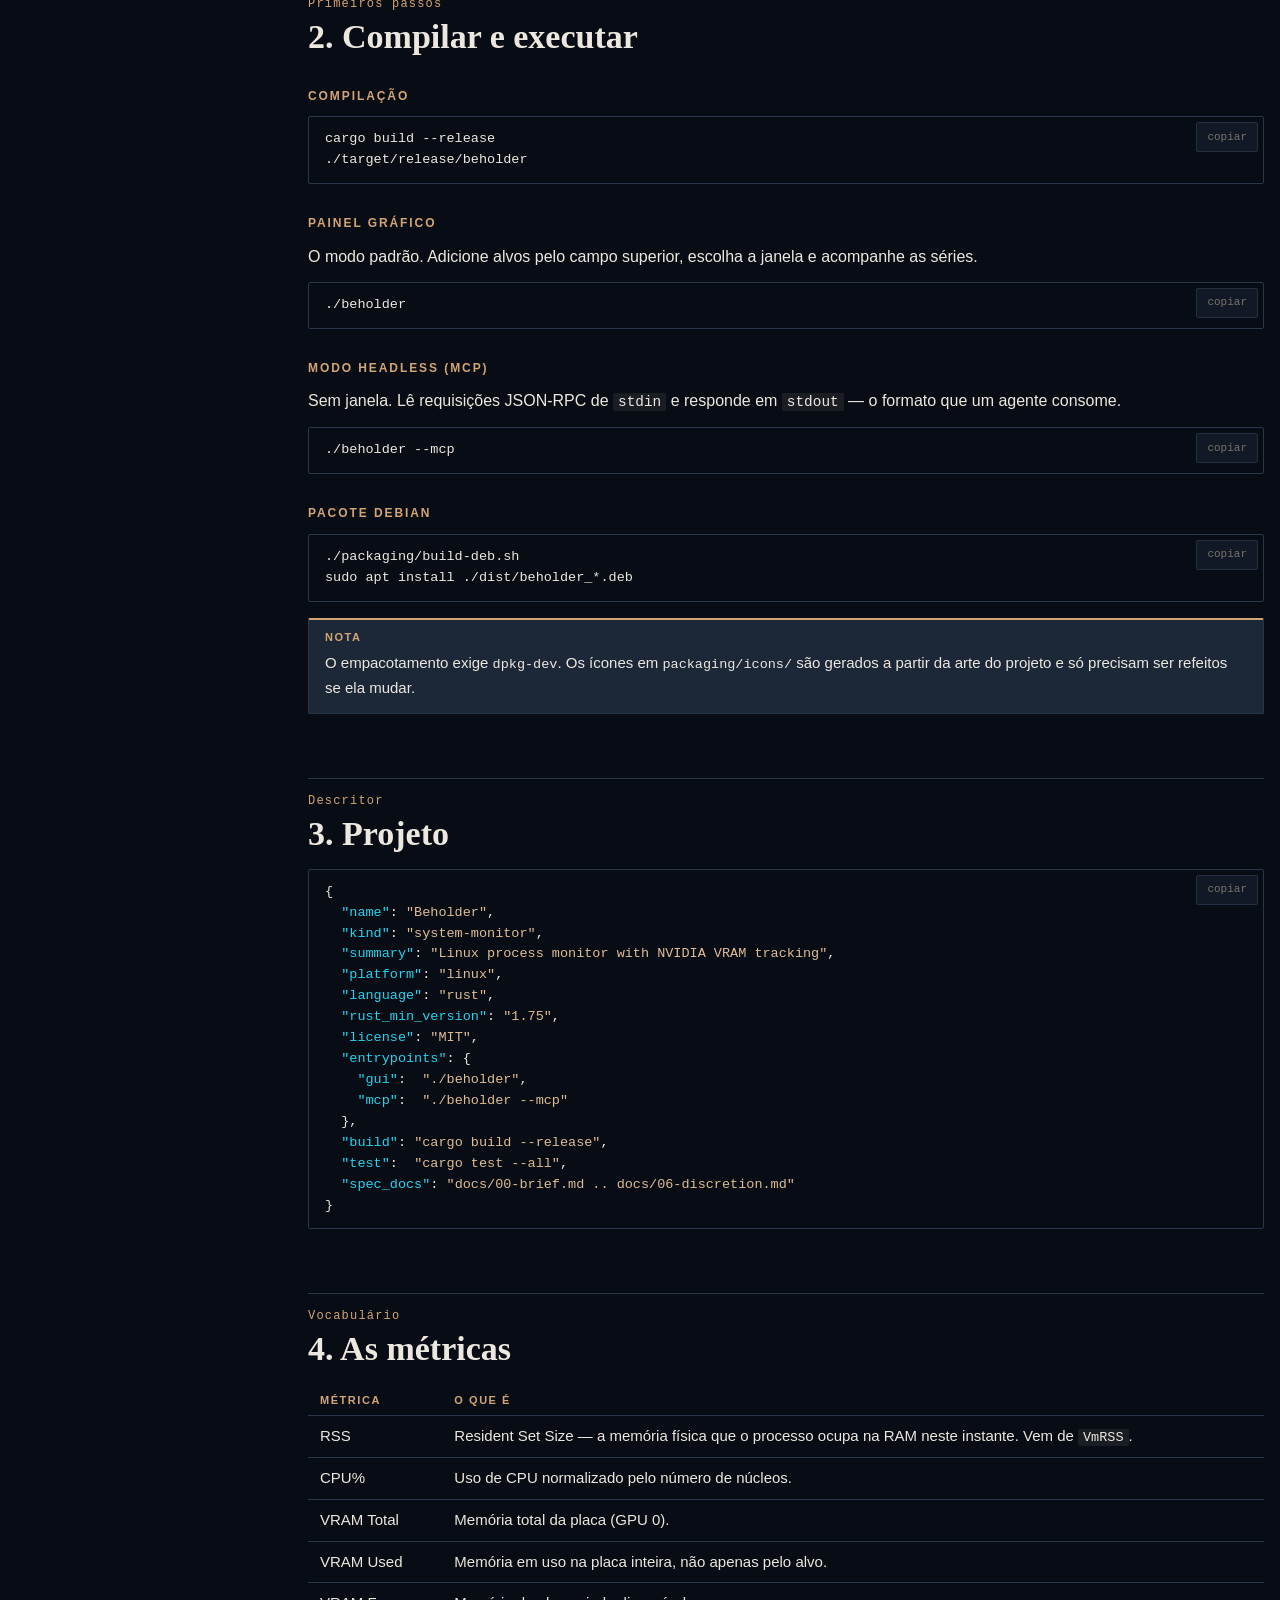
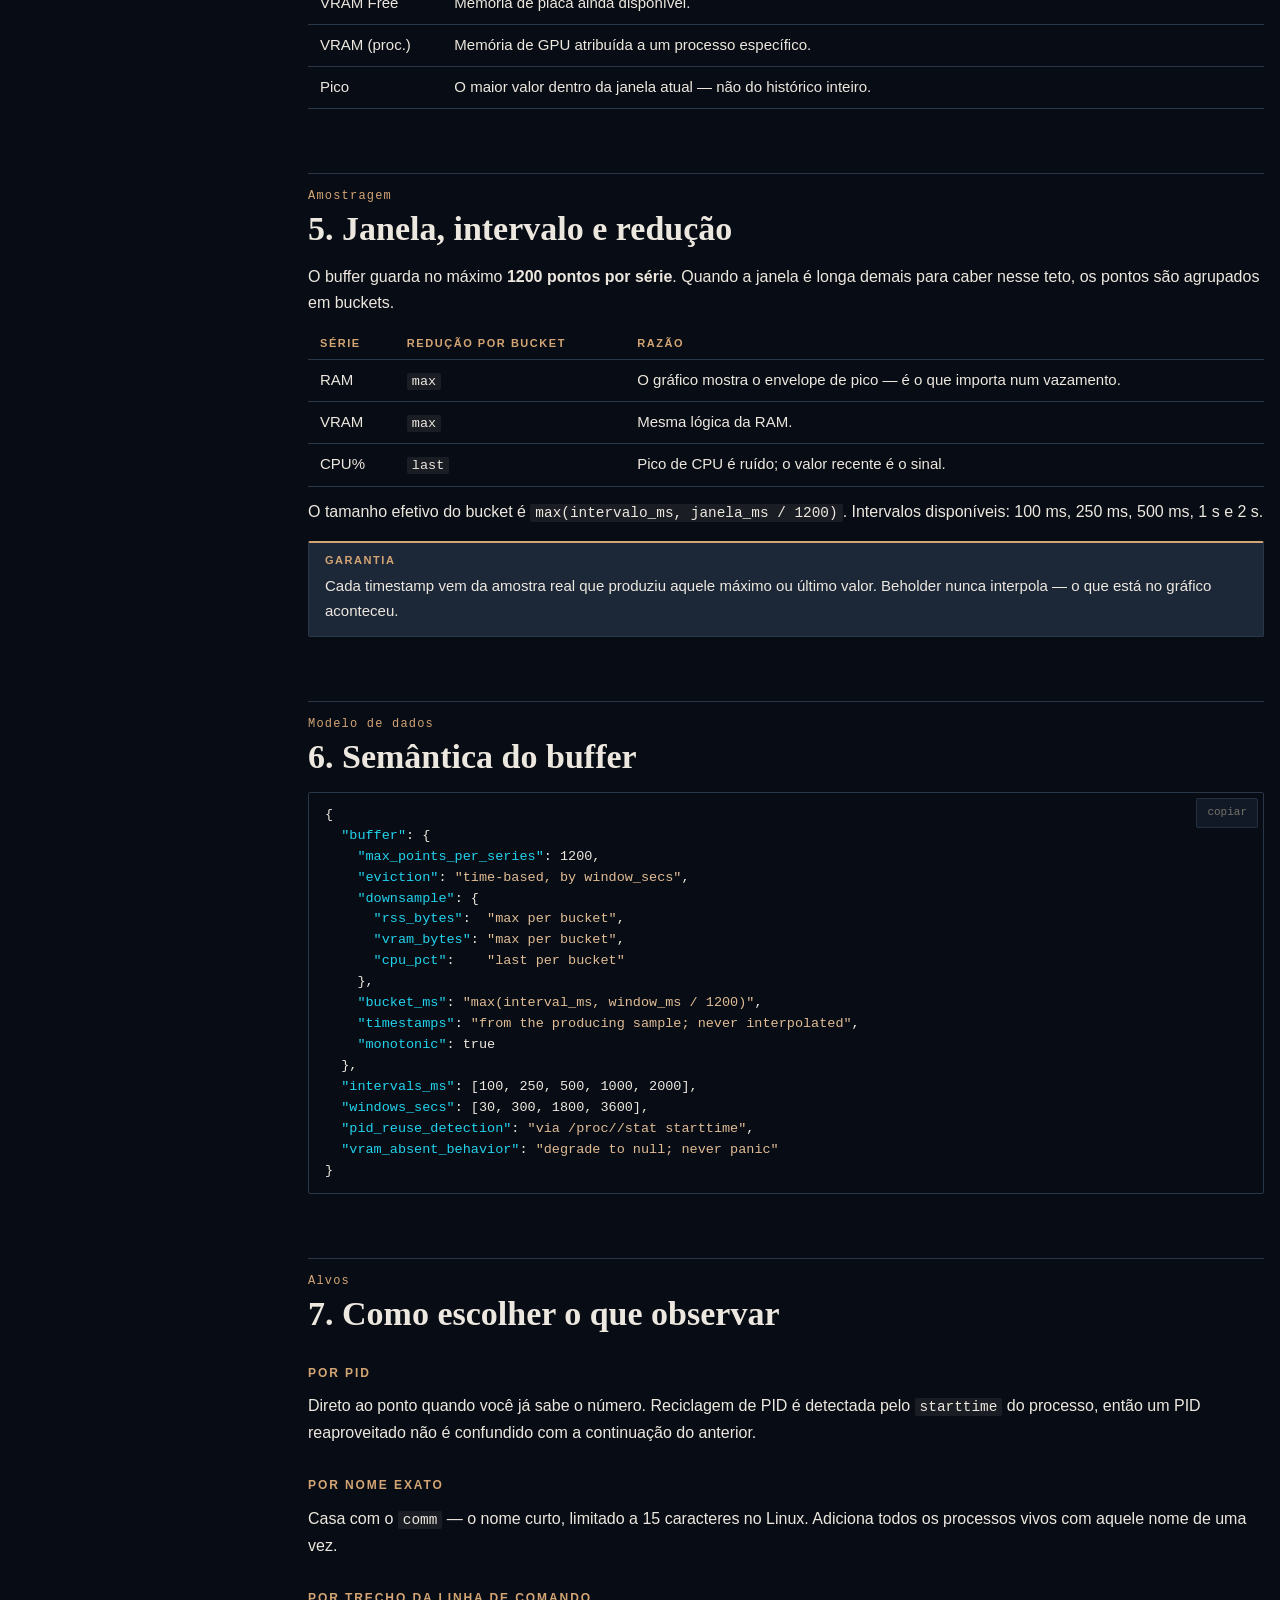
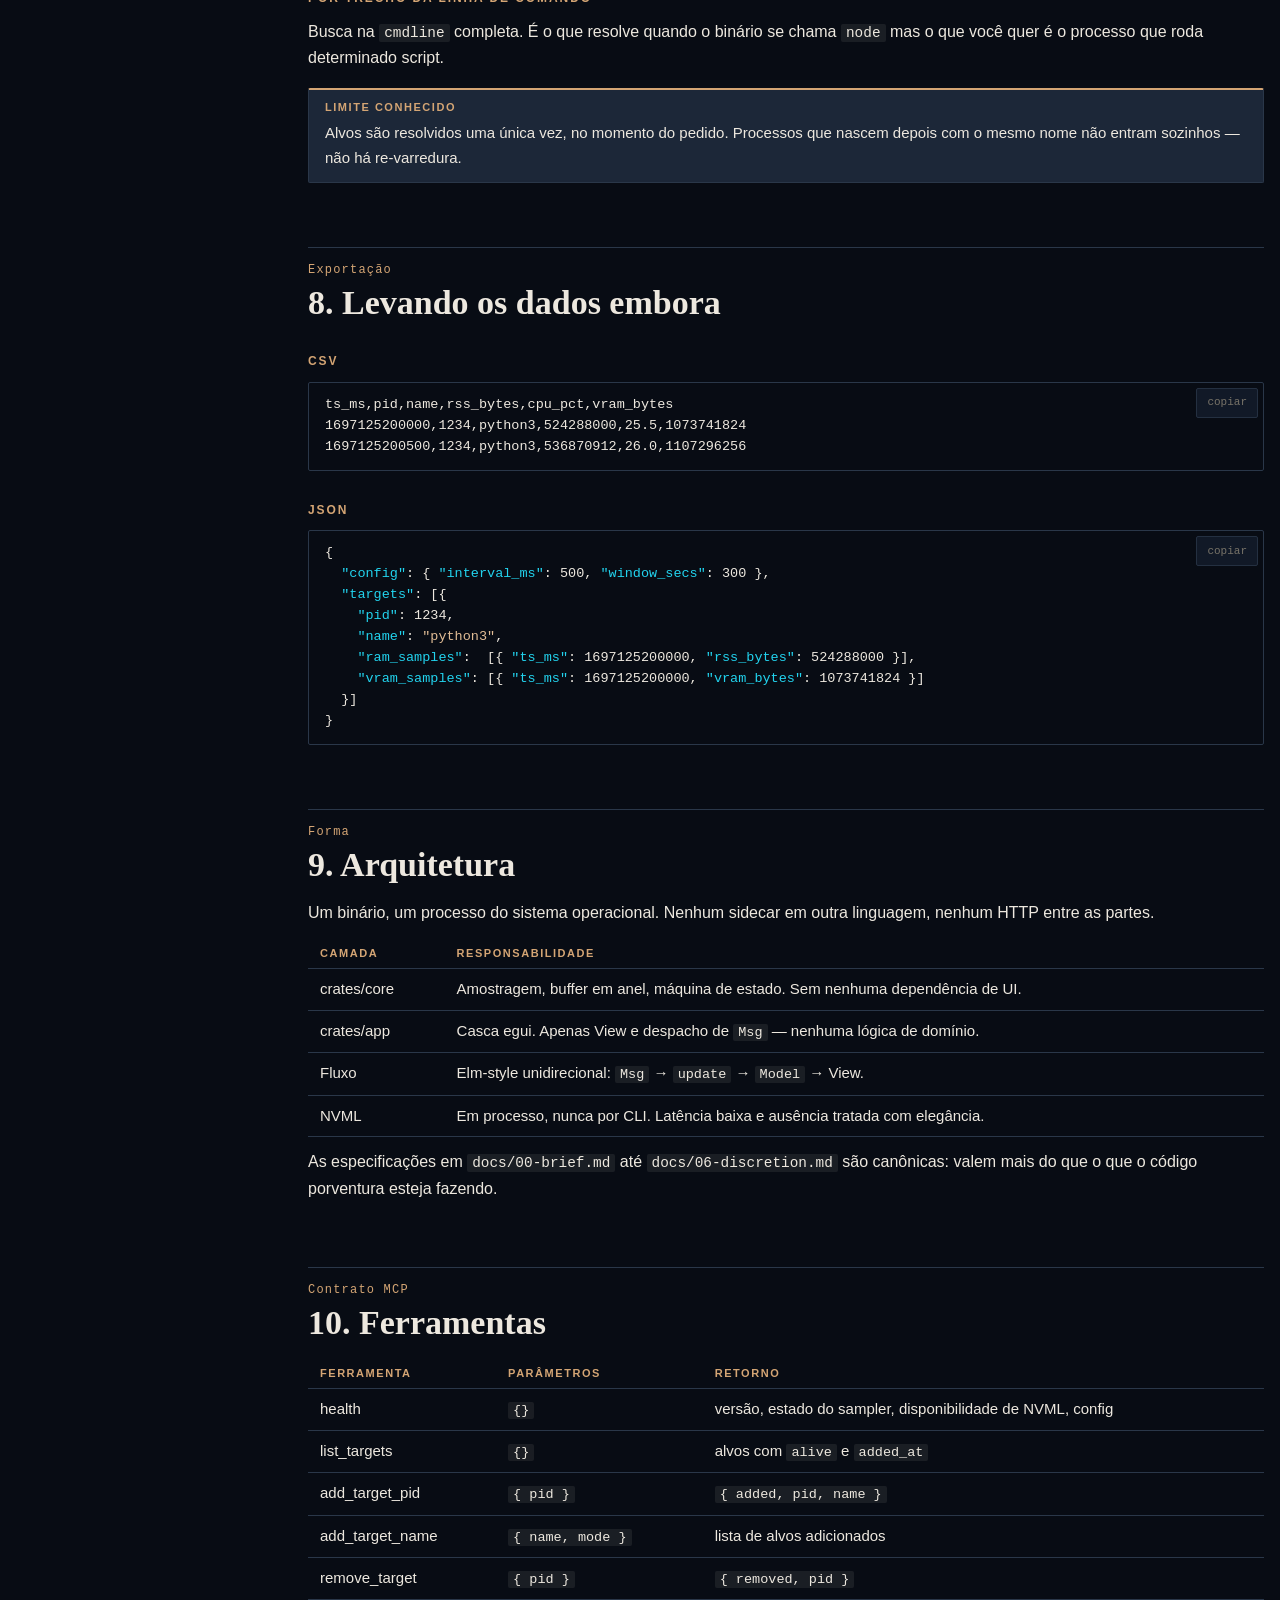
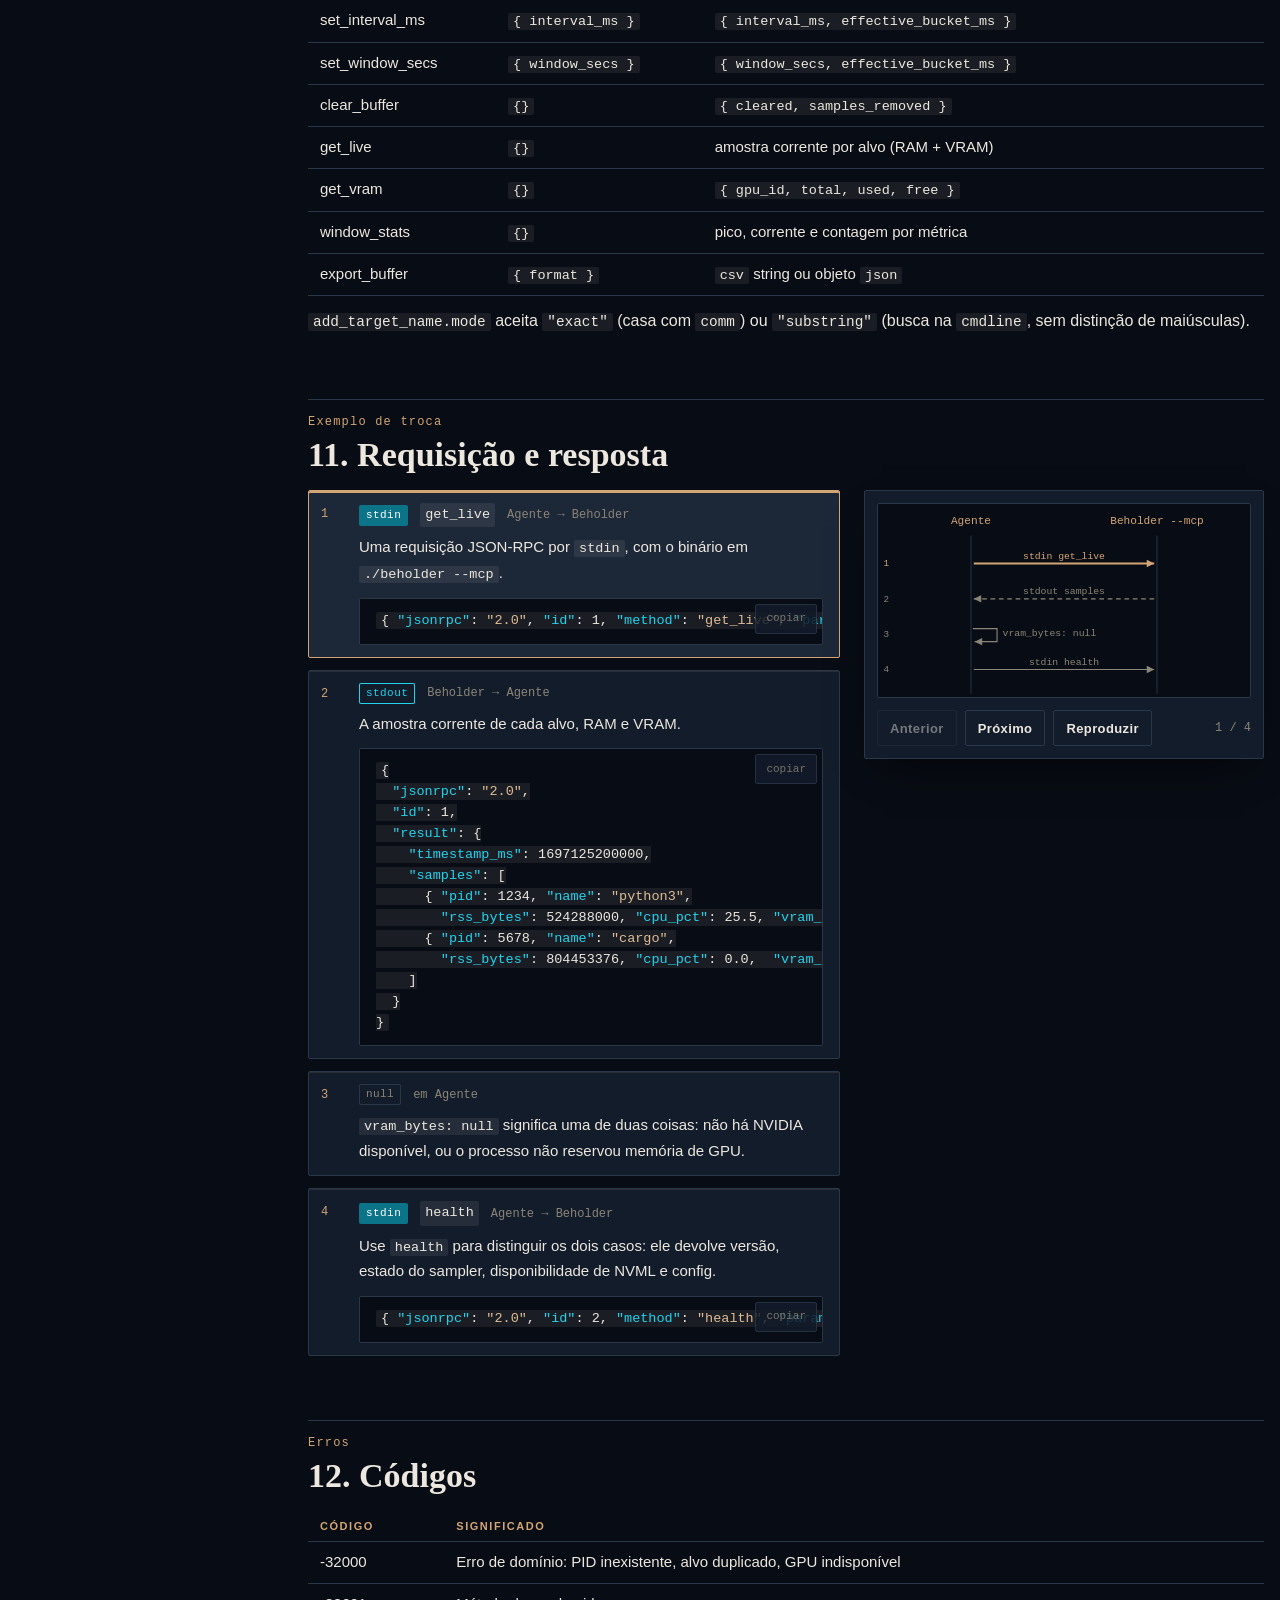
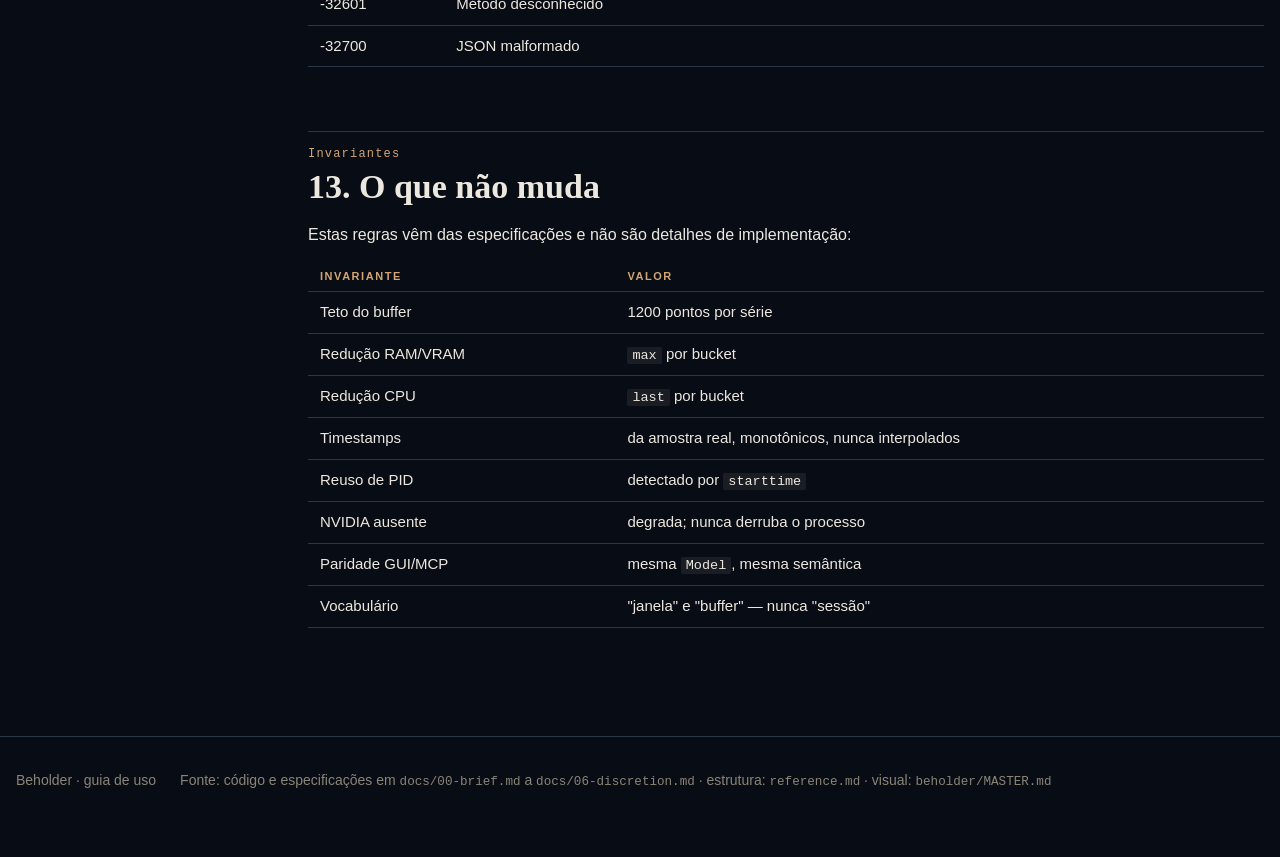
==== commit 8fa36779: "bhdr_doc" ====
--- a/beholder/index.html
+++ b/beholder/index.html
@@ -1,696 +1,373 @@
-<!DOCTYPE html>
-<html lang="pt-BR">
+<!doctype html>
+<html lang="pt-BR" data-mode="ia">
 <head>
-<meta charset="UTF-8">
-<meta name="viewport" content="width=device-width, initial-scale=1.0">
-<title>Beholder — Documentação</title>
-<style>
-/* ============================================================
-   BEHOLDER — Design System
-   Tokens canônicos em MASTER.md. Nenhum valor solto aqui.
-   ============================================================ */
-
-:root {
-  /* — Base: navy profundo, extraído do fundo da arte — */
-  --navy-900: #080C14;
-  --navy-800: #0D1420;
-  --navy-700: #131C2B;
-  --navy-600: #1C2738;
-  --navy-500: #2A3749;
-
-  /* — Gold: ouro envelhecido, não amarelo-neon — */
-  --gold-500: #C9A227;
-  --gold-400: #D4A574;
-  --gold-300: #E0BC95;
-  --gold-200: #F0DCC4;
-
-  /* — Cyan: o olhar do Beholder, contido — */
-  --cyan-500: #22D3EE;
-  --cyan-600: #0E9BB5;
-  --cyan-700: #0B7489;
-
-  /* — Ember: o núcleo de fogo. Usar com parcimônia extrema — */
-  --ember-500: #E8872E;
-
-  /* — Texto — */
-  --ink-100: #EDE8DF;
-  --ink-300: #C4BCAE;
-  --ink-500: #8B8577;
-  --ink-700: #5C5750;
-
-  /* — Linhas — */
-  --rule-gold: rgba(201, 162, 39, 0.28);
-  --rule-faint: rgba(201, 162, 39, 0.12);
-
-  /* — Espaçamento (base 8) — */
-  --space-1: 4px;  --space-2: 8px;   --space-3: 12px;
-  --space-4: 16px; --space-6: 24px;  --space-8: 32px;
-  --space-12: 48px; --space-16: 64px; --space-24: 96px;
-
-  /* — Raio — */
-  --radius-sm: 3px; --radius-md: 6px; --radius-lg: 10px;
-
-  /* — Sombra — */
-  --shadow-sm: 0 2px 8px rgba(0,0,0,0.3);
-  --shadow-md: 0 6px 20px rgba(0,0,0,0.4);
-  --shadow-gold: 0 0 24px rgba(201,162,39,0.14);
-
-  /* — Movimento — */
-  --ease: cubic-bezier(0.4, 0, 0.2, 1);
-  --t-fast: 150ms; --t-normal: 250ms; --t-slow: 350ms;
-
-  /* — Tipografia — */
-  --serif: Georgia, 'Iowan Old Style', 'Palatino Linotype', Palatino, 'Times New Roman', serif;
-  --sans: -apple-system, BlinkMacSystemFont, 'Segoe UI', Roboto, Helvetica, Arial, sans-serif;
-  --mono: 'SF Mono', 'Monaco', 'Cascadia Code', 'Courier New', monospace;
+<!--
+  BEHOLDER2 · guia de uso (HTML estático, sem servidor).
+  LEITORES AUTOMÁTICOS (IA): o conteúdo canônico está em <main id="main"> (texto simples: tabelas, listas e blocos <pre>).
+  O bloco <style> logo abaixo e o <script> final são só apresentação: pule para <main>.
+  Estrutura copiada do Janus conforme ../reference.md; paleta do Beholder (../beholder/MASTER.md).
+-->
+<meta charset="utf-8">
+<meta name="viewport" content="width=device-width,initial-scale=1">
+<title>Beholder · Guia de uso</title>
+<meta name="description" content="Beholder, monitor de processos para Linux com VRAM da NVIDIA: capacidades, compilação, métricas, janelas, alvos, exportação, arquitetura e o contrato MCP.">
+<script>(function(){var m=null;try{m=localStorage.getItem('beholder2-guia-mode')}catch(e){}document.documentElement.setAttribute('data-mode',m==='ia'?'ia':'dev')})()</script>
+<style>/* Beholder2 · guia de uso. Estrutura do Janus (reference.md); paleta do Beholder. */
+:root{
+  /* Modo IA (padrão e fallback sem JS): papel frio e tinta azul-marinho, derivados do Beholder */
+  --bg:#ECEFF4; --surface:#FFFFFF; --surface2:#FFFFFF; --line:#C3CBD6;
+  --fg:#0D1420; --muted:#46505F; --accent:#0B6F85; --key:#7A5A10; --str:#0B6F85;
+  --ok:#0B6F85; --err:#A6480F; --btn-bg:#0D1420; --btn-fg:#ECEFF4; --btn-line:#0D1420; --btn-hover:#1C2738;
+  --method-bg:#0D1420; --method-fg:#ECEFF4; --hero-fade:rgba(236,239,244,0);
+  --f-head:-apple-system,BlinkMacSystemFont,"Segoe UI",Roboto,Helvetica,Arial,sans-serif;
+  --f-body:-apple-system,BlinkMacSystemFont,"Segoe UI",Roboto,Helvetica,Arial,sans-serif;
+  --f-mono:"SF Mono",Monaco,"Cascadia Code","Courier New",monospace;
+  --h1:26px; --h2:20px; --body:15px; --code:13px; --lh:1.6; --r:2px; --shadow:none;
+  --s1:4px;--s2:8px;--s3:12px;--s4:16px;--s5:24px;--s6:32px;--s7:48px;--s8:64px;--s9:96px;
+  --ease-out:cubic-bezier(.2,.8,.2,1); --t-hover:0ms; --t-step:0ms;
+  --bar:60px; --door-bg:#131C2B; --door-line:#C9A227; color-scheme:light;
 }
-
-* { margin: 0; padding: 0; box-sizing: border-box; }
-
-html { scroll-behavior: smooth; }
-
-body {
-  font-family: var(--sans);
-  background: var(--navy-900);
-  color: var(--ink-300);
-  line-height: 1.7;
-  -webkit-font-smoothing: antialiased;
+:root[data-mode="dev"]{
+  /* Modo Dev: azul-preto, ouro frio e ciano, a paleta do Beholder */
+  --bg:#080C14; --surface:#131C2B; --surface2:#1C2738; --line:#2A3749;
+  --fg:#EDE8DF; --muted:#8B8577; --accent:#D4A574; --key:#22D3EE; --str:#E0BC95;
+  --ok:#22D3EE; --err:#E8872E; --btn-bg:#0B7489; --btn-fg:#FFFFFF; --btn-line:#22D3EE; --btn-hover:#0E9BB5;
+  --method-bg:#0B7489; --method-fg:#FFFFFF; --hero-fade:rgba(8,12,20,.94);
+  --f-head:Georgia,"Iowan Old Style","Palatino Linotype",Palatino,"Times New Roman",serif;
+  --h1:52px; --h2:34px; --body:16px; --code:13.5px; --lh:1.65; --r:2px;
+  --shadow:0 18px 40px -18px rgba(0,0,0,.8);
+  --t-hover:220ms; --t-step:360ms; color-scheme:dark;
 }
-
-/* ============================================================
-   HERO
-   ============================================================ */
-
-.hero {
-  position: relative;
-  border-bottom: 1px solid var(--rule-gold);
-  background: var(--navy-900);
+*{box-sizing:border-box}
+html{scroll-behavior:auto;scroll-padding-top:calc(var(--bar) + 16px)}
+body{margin:0;background:var(--bg);color:var(--fg);font:400 var(--body)/var(--lh) var(--f-body);-webkit-text-size-adjust:100%}
+a{color:inherit}
+code,pre,kbd{font-family:var(--f-mono)}
+p{margin:0 0 var(--s3)} p:last-child{margin-bottom:0}
+code{font-size:.9em;overflow-wrap:anywhere}
+pre code{overflow-wrap:normal}
+p code,li code,td code,th code{padding:1px 5px;border-radius:2px;background:color-mix(in srgb,var(--fg) 8%,transparent);color:var(--fg)}
+.skip{position:absolute;left:-9999px;top:8px;background:var(--btn-bg);color:var(--btn-fg);padding:8px 12px;z-index:100}
+.skip:focus{left:8px}
+:focus-visible{outline:2px solid var(--accent);outline-offset:3px}
+.dev-only{display:none} :root[data-mode="dev"] .dev-only{display:block}
+:root[data-mode="dev"] .ia-only{display:none}
+
+/* barra */
+.bar{position:sticky;top:0;z-index:10;display:flex;flex-wrap:wrap;align-items:center;gap:var(--s3) var(--s4);min-height:var(--bar);padding:var(--s2) var(--s4);background:var(--surface);border-bottom:1px solid var(--line)}
+.brand{display:flex;align-items:center;gap:var(--s2);font:600 18px/1 var(--f-head);text-decoration:none;letter-spacing:.02em}
+:root[data-mode="dev"] .brand{font-size:26px}
+.brand svg{width:22px;height:22px;flex:0 0 auto;color:var(--accent)}
+.brand small{font:500 11px/1 var(--f-mono);letter-spacing:.1em;text-transform:uppercase;color:var(--muted)}
+.search{flex:1 1 220px;min-width:160px;max-width:380px;position:relative}
+.search input{width:100%;font:400 14px/1 var(--f-body);padding:11px 36px 11px 12px;border-radius:var(--r);background:var(--bg);color:var(--fg);border:1px solid var(--line)}
+.search input:hover{border-color:var(--muted)}
+.search kbd{position:absolute;right:10px;top:50%;transform:translateY(-50%);font:500 11px/1 var(--f-mono);color:var(--muted);border:1px solid var(--line);border-radius:2px;padding:3px 6px}
+.spacer{flex:1 1 0}
+.seg{display:inline-flex;border:1px solid var(--line);border-radius:var(--r);overflow:hidden}
+.seg button{font:500 12px/1 var(--f-mono);padding:11px 14px;min-height:44px;background:transparent;color:var(--muted);border:0;cursor:pointer;position:relative}
+.seg button:hover{color:var(--fg)}
+.seg button:active{transform:translateY(1px)}
+.seg button[aria-pressed="true"]{color:var(--accent);box-shadow:inset 0 0 0 1px var(--accent)}
+.btn{font:600 14px/1 var(--f-body);letter-spacing:.03em;min-height:44px;padding:12px 16px;border-radius:var(--r);border:1px solid var(--btn-line);background:var(--btn-bg);color:var(--btn-fg);cursor:pointer;transition:background-color var(--t-hover) var(--ease-out)}
+.btn:hover{background:var(--btn-hover)} .btn:active{transform:translateY(1px)}
+.btn:disabled{opacity:.45;cursor:not-allowed}
+.btn.ghost{background:transparent;color:var(--fg);border-color:var(--line)}
+.btn.ghost:hover{border-color:var(--accent);background:transparent}
+.btn.sm{min-height:36px;padding:8px 12px;font-size:13px}
+
+/* layout */
+.layout{display:grid;grid-template-columns:260px minmax(0,1fr);gap:var(--s6);max-width:1440px;margin:0 auto;padding:var(--s5) var(--s4) var(--s9)}
+.toc{position:sticky;top:calc(var(--bar) + 16px);align-self:start;max-height:calc(100vh - var(--bar) - 32px);overflow:auto;font-size:14px}
+.toc details>summary{list-style:none;cursor:pointer;font:600 11px/1 var(--f-body);letter-spacing:.16em;text-transform:uppercase;color:var(--accent);padding:6px 0}
+.toc details>summary::-webkit-details-marker{display:none}
+.toc ol{list-style:none;margin:var(--s2) 0 0;padding:0;display:grid;gap:2px}
+.toc a{display:block;padding:7px 10px;text-decoration:none;color:var(--muted);border-radius:var(--r);position:relative}
+.toc a:hover{color:var(--fg)}
+.toc a[aria-current="true"]{color:var(--accent);box-shadow:inset 0 0 0 1px var(--line)}
+.toc li.dim a{opacity:.35}
+main{min-width:0;max-width:960px}
+section.doc{margin-top:var(--s8);scroll-margin-top:calc(var(--bar) + 16px)}
+section.doc:first-of-type{margin-top:var(--s6)}
+section.doc.dim{opacity:.35}
+h1,h2,h3,h4{margin:0;text-wrap:balance;font-family:var(--f-head)}
+h1{font-size:var(--h1);line-height:1.05;font-weight:600}
+h2{font-size:var(--h2);line-height:1.12;font-weight:600;margin-bottom:var(--s4);padding-top:var(--s4);border-top:1px solid var(--line);position:relative}
+h2 .num{font:500 12px/1 var(--f-mono);color:var(--accent);letter-spacing:.1em;display:block;margin-bottom:var(--s2)}
+h3{font:600 12px/1.3 var(--f-body);letter-spacing:.16em;text-transform:uppercase;color:var(--accent);margin:var(--s6) 0 var(--s3)}
+h4{font:600 15px/1.3 var(--f-body);margin:var(--s5) 0 var(--s2)}
+.lead{color:var(--muted);max-width:65ch;font-size:calc(var(--body) + 1px)}
+ul,ol.plain{margin:0 0 var(--s3);padding-left:1.2em} li{margin-bottom:var(--s2)}
+a.lnk{text-decoration:none;position:relative;font-weight:500;padding-block:2px;background:linear-gradient(var(--accent),var(--accent)) left bottom/0 1px no-repeat;transition:background-size var(--t-hover) var(--ease-out)}
+:root:not([data-mode="dev"]) a.lnk{text-decoration:underline;text-underline-offset:3px;text-decoration-color:var(--accent);background:none}
+a.lnk:hover,a.lnk:focus-visible{background-size:100% 1px}
+
+/* hero (Dev) */
+.hero{position:relative;margin:0;overflow:hidden;min-height:340px;border-bottom:1px solid var(--line);isolation:isolate}
+.hero{background:var(--bg)}
+.hero img{position:absolute;inset:0;width:100%;height:100%;object-fit:cover;object-position:50% 40%;z-index:-2}
+.hero::after{content:"";position:absolute;inset:0;z-index:-1;background:linear-gradient(180deg,rgba(8,12,20,.15) 0%,rgba(8,12,20,.55) 55%,var(--hero-fade) 100%)}
+.hero-in{max-width:1440px;margin:0 auto;padding:var(--s8) var(--s4) var(--s6) calc(var(--s4) + 260px + var(--s6));min-height:380px;display:flex;flex-direction:column;justify-content:flex-end;gap:var(--s3)}
+.hero-in>*{max-width:760px}
+.hero .eyebrow{font:600 12px/1 var(--f-body);letter-spacing:.2em;text-transform:uppercase;color:var(--accent)}
+.hero p{max-width:60ch;color:var(--fg)}
+.hero{min-height:380px}
+/* título simples (IA) */
+.introgrid{display:grid;grid-template-columns:minmax(0,1fr) 168px;gap:var(--s5);align-items:start}
+.intro-text{min-width:0}
+.retrato{margin:0;padding:6px;background:var(--surface);border:1px solid var(--line);border-top:2px solid var(--accent);border-radius:var(--r)}
+.retrato img{display:block;width:100%;height:auto;border-radius:1px}
+.retrato figcaption{font:500 10.5px/1.3 var(--f-mono);letter-spacing:.08em;text-transform:uppercase;color:var(--muted);padding:6px 2px 2px}
+.titlebar{margin-bottom:var(--s4)}
+.titlebar .eyebrow{font:600 12px/1 var(--f-body);letter-spacing:.2em;text-transform:uppercase;color:var(--accent);display:block;margin-bottom:var(--s2)}
+.titlebar p{margin-top:var(--s3);color:var(--muted);max-width:65ch}
+:root[data-mode="dev"] .titlebar,:root[data-mode="dev"] .retrato{display:none}
+:root[data-mode="dev"] .introgrid{display:block}
+
+.warn{margin:var(--s4) 0;padding:var(--s3) var(--s4);border-radius:var(--r);background:var(--surface2);border:1px solid var(--line);border-top:2px solid var(--accent);font-size:calc(var(--body) - 1px)}
+.warn>b{display:block;font:600 11px/1 var(--f-body);letter-spacing:.14em;text-transform:uppercase;color:var(--accent);margin-bottom:var(--s2)}
+
+/* código */
+.codewrap{position:relative;margin:var(--s3) 0}
+pre{margin:0;padding:var(--s3) 76px var(--s3) var(--s4);background:var(--surface);border:1px solid var(--line);border-radius:var(--r);overflow-x:auto;font-size:var(--code);line-height:1.55;tab-size:2;color:var(--fg)}
+:root[data-mode="dev"] pre{background:var(--bg)}
+pre code{font-size:inherit}
+pre .k{color:var(--key)} pre .s{color:var(--str)} pre .e{color:var(--err)} pre .c{color:var(--muted)}
+.copy{position:absolute;top:6px;right:6px;font:500 11px/1 var(--f-mono);min-height:30px;padding:6px 10px;border-radius:2px;border:1px solid var(--line);background:var(--surface);color:var(--muted);cursor:pointer;opacity:.85}
+.copy:hover{color:var(--accent);border-color:var(--accent);opacity:1}
+.copy:focus-visible{opacity:1}
+
+/* tabelas */
+.tablewrap{overflow-x:auto;margin:var(--s3) 0}
+table{border-collapse:collapse;width:100%;min-width:520px;font-size:calc(var(--body) - 1px);font-variant-numeric:tabular-nums}
+th{font:600 11px/1.3 var(--f-body);letter-spacing:.14em;text-transform:uppercase;text-align:left;padding:var(--s2) var(--s3);color:var(--accent);border-bottom:1px solid var(--line);white-space:nowrap}
+td{padding:var(--s2) var(--s3);border-bottom:1px solid var(--line);vertical-align:top}
+tr.hide{display:none}
+.m{display:inline-block;font:500 11px/1 var(--f-mono);letter-spacing:.04em;padding:5px 7px;border-radius:2px;background:var(--method-bg);color:var(--method-fg);white-space:nowrap}
+.m.ok{background:transparent;color:var(--ok);box-shadow:inset 0 0 0 1px var(--ok)} .m.err{background:transparent;color:var(--err);box-shadow:inset 0 0 0 1px var(--err)}
+.m.loc{background:transparent;color:var(--muted);box-shadow:inset 0 0 0 1px var(--line)}
+
+/* fluxos */
+.flowbox{display:grid;gap:var(--s5);margin:var(--s4) 0}
+ol.flow{list-style:none;margin:0;padding:0;counter-reset:st;display:grid;gap:var(--s3);min-width:0}
+li.step{counter-increment:st;position:relative;margin:0;padding:var(--s3) var(--s4) var(--s3) calc(var(--s4) + 34px);background:var(--surface);border:1px solid var(--line);border-radius:var(--r);min-width:0}
+li.step::before{content:counter(st);position:absolute;left:var(--s3);top:var(--s3);width:22px;font:500 12px/1.9 var(--f-mono);color:var(--accent)}
+li.step[data-branch]{border-style:dashed}
+.st-head{display:flex;flex-wrap:wrap;align-items:center;gap:var(--s2) var(--s3);margin-bottom:var(--s2)}
+.st-head code.path{font-size:13.5px;word-break:break-all}
+.actors{font:400 12px/1 var(--f-mono);color:var(--muted)}
+.branch{font:600 10px/1 var(--f-body);letter-spacing:.14em;text-transform:uppercase;color:var(--err);border:1px solid var(--err);border-radius:2px;padding:3px 6px}
+li.step p{font-size:calc(var(--body) - 1px);color:var(--fg)}
+li.step .codewrap{margin-bottom:0}
+.player{display:none}
+:root[data-mode="dev"] .player{display:block}
+:root[data-mode="dev"] .flowbox{grid-template-columns:minmax(0,1fr) 400px;align-items:start}
+:root[data-mode="dev"] li.step{cursor:pointer;background:var(--surface);box-shadow:inset 0 1px 0 rgba(212,165,116,.12)}
+:root[data-mode="dev"] li.step.is-active{background:var(--surface2);border-color:var(--accent);box-shadow:inset 0 2px 0 var(--accent)}
+.player{position:sticky;top:calc(var(--bar) + 16px);background:var(--surface);border:1px solid var(--line);border-radius:var(--r);padding:var(--s3);box-shadow:var(--shadow)}
+.player svg{width:100%;height:auto;display:block;background:var(--bg);border:1px solid var(--line);border-radius:2px}
+.player .ctl{display:flex;flex-wrap:wrap;gap:var(--s2);margin-top:var(--s3);align-items:center}
+.player .ctl .count{font:500 12px/1 var(--f-mono);color:var(--muted);margin-left:auto}
+.sr{position:absolute;width:1px;height:1px;overflow:hidden;clip:rect(0 0 0 0);white-space:nowrap}
+.svg-lane{stroke:var(--line)} .svg-name{fill:var(--accent);font:500 12px var(--f-mono)}
+.svg-arrow{stroke:var(--muted);fill:none;stroke-width:1.2} .svg-arrow.res{stroke-dasharray:5 4}
+.svg-head{fill:var(--muted)}
+.svg-txt{fill:var(--muted);font:400 10.5px var(--f-mono)}
+.svg-n{fill:var(--muted);font:500 10px var(--f-mono)}
+g.act .svg-arrow{stroke:var(--accent);stroke-width:2.2} g.act .svg-head{fill:var(--accent)} g.act .svg-txt,g.act .svg-n{fill:var(--accent)}
+.diagram-ia{display:none}
+
+/* arquitetura */
+.arch{display:none;margin:var(--s4) 0}
+:root[data-mode="dev"] .arch{display:block}
+.arch svg{width:100%;height:auto;display:block;background:var(--bg);border:1px solid var(--line);border-radius:var(--r)}
+.arch .box{fill:var(--surface2);stroke:var(--line)} .arch .t1{fill:var(--accent);font:500 13px var(--f-mono)} .arch .t2{fill:var(--muted);font:400 11px var(--f-mono)}
+.arch .ln{stroke:var(--accent);fill:none;stroke-width:1.4} .arch .hd{fill:var(--accent)}
+.ascii{display:block}
+:root[data-mode="dev"] .ascii{display:none}
+
+/* checklist */
+.checks{list-style:none;padding:0;margin:var(--s3) 0}
+.checks li{display:flex;gap:var(--s3);align-items:flex-start;padding:var(--s3);border:1px solid var(--line);border-radius:var(--r);background:var(--surface);margin-bottom:var(--s2)}
+.checks input{width:20px;height:20px;margin:2px 0 0;flex:0 0 auto;accent-color:var(--accent);cursor:pointer}
+.checks label{cursor:pointer;min-width:0}
+.checks li.done label{color:var(--muted);text-decoration:line-through;text-decoration-color:var(--accent)}
+.progress{font:500 12px/1 var(--f-mono);color:var(--muted);margin:var(--s2) 0}
+.tools{display:flex;flex-wrap:wrap;gap:var(--s3);align-items:center;margin:var(--s3) 0}
+.tools input[type=search]{flex:1 1 220px;max-width:340px;font:400 14px/1 var(--f-body);padding:11px 12px;border-radius:var(--r);background:var(--bg);color:var(--fg);border:1px solid var(--line)}
+.tools label.chip{display:inline-flex;gap:var(--s2);align-items:center;font:500 12px/1 var(--f-mono);color:var(--muted);cursor:pointer;min-height:44px}
+footer{max-width:1360px;margin:0 auto;padding:var(--s6) var(--s4) var(--s8);border-top:1px solid var(--line);color:var(--muted);font-size:14px;display:flex;flex-wrap:wrap;gap:var(--s3) var(--s5)}
+
+/* porta (troca de modo) */
+.door{position:fixed;top:0;bottom:0;width:50%;z-index:50;background:var(--door-bg);border:1px solid var(--door-line);pointer-events:none;display:none}
+.door.l{left:0} .door.r{right:0}
+dialog{max-width:min(720px,92vw);width:100%;background:var(--surface);color:var(--fg);border:1px solid var(--accent);border-radius:var(--r);padding:var(--s4)}
+dialog::backdrop{background:rgba(0,0,0,.6)}
+dialog textarea{width:100%;height:46vh;font:400 12px/1.5 var(--f-mono);background:var(--bg);color:var(--fg);border:1px solid var(--line);padding:var(--s3)}
+.toast{position:fixed;left:50%;bottom:24px;transform:translateX(-50%);background:var(--surface2);color:var(--fg);border:1px solid var(--accent);padding:10px 16px;border-radius:2px;font:500 13px var(--f-mono);z-index:60}
+
+@media (max-width:980px){
+  .layout{grid-template-columns:minmax(0,1fr)}
+  .toc{position:static;max-height:none;border:1px solid var(--line);border-radius:var(--r);padding:var(--s2) var(--s3);background:var(--surface)}
+  .hero-in{padding-left:var(--s4)}
+  .introgrid{grid-template-columns:minmax(0,1fr) 120px;gap:var(--s4)}
+  :root[data-mode="dev"] .flowbox{grid-template-columns:minmax(0,1fr)}
+  .player{position:static;order:-1}
 }
-
-/* A estampa: a arte inteira, nunca decepada. */
-.hero__plate {
-  position: relative;
-  width: 100%;
-  aspect-ratio: 16 / 9;
-  max-height: 70vh;
-  overflow: hidden;
+@media (max-width:640px){
+  .introgrid{grid-template-columns:minmax(0,1fr)}
+  .retrato{order:-1;width:132px}
+  :root[data-mode="dev"]{--h1:38px;--h2:28px}
+  .bar{padding-inline:var(--s4)} .search{order:5;flex-basis:100%;max-width:none}
+  li.step{padding-left:calc(var(--s3) + 30px)}
+  .btn.hide-sm{display:none}
 }
 
-.hero__image {
-  position: absolute;
-  inset: 0;
-  background-image: url('[data-uri]');
-  background-size: contain;
-  background-position: center;
-  background-repeat: no-repeat;
+/* ---- acabamento do Modo IA (sem movimento) ---- */
+:root:not([data-mode="dev"]) h2{border-top:1px solid var(--line)}
+:root:not([data-mode="dev"]) h2::before{content:"";position:absolute;left:0;top:-2px;width:44px;height:3px;background:var(--accent)}
+:root:not([data-mode="dev"]) .titlebar h1{font-size:30px;letter-spacing:-.01em}
+:root:not([data-mode="dev"]) .titlebar p{font-size:16px}
+:root:not([data-mode="dev"]) li.step{border-radius:3px}
+:root:not([data-mode="dev"]) li.step::before{left:var(--s3);top:var(--s3);width:22px;height:22px;line-height:20px;text-align:center;border:1px solid var(--line);border-radius:2px;background:var(--bg);color:var(--fg);font-weight:600}
+:root:not([data-mode="dev"]) .st-head{padding-bottom:var(--s2);border-bottom:1px solid var(--line);margin-bottom:var(--s3)}
+:root:not([data-mode="dev"]) pre[data-kind]::before{content:attr(data-kind);display:block;font:600 10px/1 var(--f-body);letter-spacing:.16em;text-transform:uppercase;color:var(--accent);margin-bottom:var(--s2)}
+:root:not([data-mode="dev"]) thead th{background:color-mix(in srgb,var(--fg) 5%,transparent)}
+:root:not([data-mode="dev"]) tbody tr:hover td{background:color-mix(in srgb,var(--fg) 3%,transparent)}
+:root:not([data-mode="dev"]) .toc a[aria-current="true"]{background:var(--surface);box-shadow:inset 0 0 0 1px var(--line),inset 0 -2px 0 var(--accent)}
+:root:not([data-mode="dev"]) .warn{background:var(--surface)}
+.arch-ia{display:flex;align-items:stretch;gap:0;margin:var(--s4) 0}
+:root[data-mode="dev"] .arch-ia{display:none}
+.arch-ia .node{flex:1 1 0;min-width:0;padding:var(--s3) var(--s4);background:var(--surface);border:1px solid var(--line);border-top:2px solid var(--accent);border-radius:var(--r);display:flex;flex-direction:column;gap:2px;justify-content:center}
+.arch-ia .node b{font:600 14px/1.3 var(--f-body)}
+.arch-ia .node small{font:400 12px/1.4 var(--f-mono);color:var(--muted)}
+.arch-ia .edge{flex:0 0 74px;display:flex;flex-direction:column;align-items:center;justify-content:center;gap:4px}
+.arch-ia .edge span{font:500 11px/1 var(--f-mono);color:var(--muted);letter-spacing:.06em}
+.arch-ia .edge i{display:block;position:relative;width:100%;height:1px;background:var(--fg)}
+.arch-ia .edge i::after{content:"";position:absolute;right:-1px;top:-4px;border:4px solid transparent;border-left:7px solid var(--fg);border-right:0}
+@media (max-width:640px){
+  .arch-ia{flex-direction:column}
+  .arch-ia .edge{flex:0 0 46px;flex-direction:row;gap:var(--s2)}
+  .arch-ia .edge i{width:1px;height:26px}
+  .arch-ia .edge i::after{right:auto;left:-4px;top:auto;bottom:-1px;border:4px solid transparent;border-top:7px solid var(--fg);border-bottom:0}
 }
-
-/* Véu: só nas bordas, para fundir a estampa na página. */
-.hero__veil {
-  position: absolute;
-  inset: 0;
-  background:
-    linear-gradient(to bottom, var(--navy-900) 0%, transparent 12%, transparent 68%, rgba(8,12,20,0.75) 90%, var(--navy-900) 100%),
-    linear-gradient(to right, var(--navy-900) 0%, transparent 10%, transparent 90%, var(--navy-900) 100%);
-}
-
-.hero__content {
-  position: relative;
-  width: 100%;
-  max-width: 1180px;
-  margin: calc(var(--space-16) * -1) auto 0;
-  padding: 0 var(--space-12) var(--space-16);
-}
-
-.hero__eyebrow {
-  font-family: var(--sans);
-  font-size: 0.72rem;
-  font-weight: 600;
-  letter-spacing: 0.22em;
-  text-transform: uppercase;
-  color: var(--cyan-500);
-  margin-bottom: var(--space-4);
-  display: flex;
-  align-items: center;
-  gap: var(--space-3);
-}
-
-.hero__eyebrow::after {
-  content: '';
-  flex: 1;
-  max-width: 180px;
-  height: 1px;
-  background: linear-gradient(to right, var(--cyan-700), transparent);
-}
-
-.hero__title {
-  font-family: var(--serif);
-  font-size: clamp(3rem, 8vw, 5.5rem);
-  font-weight: 700;
-  line-height: 0.98;
-  color: var(--gold-200);
-  letter-spacing: -0.015em;
-  text-shadow: 0 2px 40px rgba(8,12,20,0.9);
-  margin-bottom: var(--space-4);
-}
-
-.hero__subtitle {
-  font-family: var(--serif);
-  font-size: clamp(1.05rem, 2vw, 1.35rem);
-  font-style: italic;
-  color: var(--ink-300);
-  max-width: 58ch;
-  line-height: 1.55;
-  text-shadow: 0 1px 20px rgba(8,12,20,0.9);
-}
-
-.hero__meta {
-  margin-top: var(--space-8);
-  display: flex;
-  flex-wrap: wrap;
-  gap: var(--space-6);
-  padding-top: var(--space-6);
-  border-top: 1px solid var(--rule-gold);
-}
-
-.hero__meta-item {
-  font-size: 0.8rem;
-  letter-spacing: 0.06em;
-}
-
-.hero__meta-label {
-  display: block;
-  font-size: 0.66rem;
-  font-weight: 600;
-  letter-spacing: 0.18em;
-  text-transform: uppercase;
-  color: var(--ink-500);
-  margin-bottom: var(--space-1);
-}
-
-.hero__meta-value {
-  font-family: var(--serif);
-  color: var(--gold-300);
-  font-size: 0.98rem;
-}
-
-/* ============================================================
-   LAYOUT
-   ============================================================ */
-
-.shell {
-  max-width: 1180px;
-  margin: 0 auto;
-  padding: 0 var(--space-12);
-}
-
-/* ============================================================
-   TABS
-   ============================================================ */
-
-.tabs {
-  position: sticky;
-  top: 0;
-  z-index: 10;
-  background: rgba(8, 12, 20, 0.93);
-  backdrop-filter: blur(12px);
-  border-bottom: 1px solid var(--rule-gold);
-}
-
-.tabs__inner {
-  max-width: 1180px;
-  margin: 0 auto;
-  padding: 0 var(--space-12);
-  display: flex;
-  gap: var(--space-8);
-}
-
-.tab {
-  background: none;
-  border: none;
-  border-bottom: 2px solid transparent;
-  padding: var(--space-6) var(--space-2) calc(var(--space-6) - 2px);
-  font-family: var(--serif);
-  font-size: 1rem;
-  font-weight: 600;
-  color: var(--ink-500);
-  cursor: pointer;
-  transition: color var(--t-normal) var(--ease),
-              border-color var(--t-normal) var(--ease);
-  letter-spacing: 0.02em;
-}
-
-.tab:hover { color: var(--gold-300); }
-.tab:focus-visible {
-  outline: 2px solid var(--cyan-600);
-  outline-offset: 3px;
-  border-radius: var(--radius-sm);
-}
-.tab:active { color: var(--gold-400); }
-.tab[aria-selected="true"] {
-  color: var(--gold-400);
-  border-bottom-color: var(--gold-500);
-}
-.tab:disabled { color: var(--ink-700); cursor: not-allowed; }
-
-.panel {
-  display: none;
-  padding: var(--space-24) 0;
-}
-.panel[data-active="true"] {
-  display: block;
-  animation: panel-enter var(--t-slow) var(--ease);
-}
-
-@keyframes panel-enter {
-  from { opacity: 0; transform: translateY(10px); }
-  to   { opacity: 1; transform: translateY(0); }
-}
-
-/* ============================================================
-   TIPOGRAFIA
-   ============================================================ */
-
-h2 {
-  font-family: var(--serif);
-  font-size: clamp(1.9rem, 3.5vw, 2.6rem);
-  font-weight: 700;
-  color: var(--gold-200);
-  line-height: 1.2;
-  letter-spacing: -0.01em;
-  margin-bottom: var(--space-6);
-}
-
-h3 {
-  font-family: var(--serif);
-  font-size: 1.35rem;
-  font-weight: 700;
-  color: var(--gold-300);
-  margin: var(--space-12) 0 var(--space-4);
-  letter-spacing: 0.005em;
-}
-
-h4 {
-  font-family: var(--sans);
-  font-size: 1rem;
-  font-weight: 600;
-  color: var(--gold-300);
-  margin-bottom: var(--space-2);
-  letter-spacing: 0.01em;
-}
-
-p { margin-bottom: var(--space-4); max-width: 72ch; }
-p:last-child { margin-bottom: 0; }
-
-strong { color: var(--ink-100); font-weight: 600; }
-em { color: var(--gold-300); }
-
-/* Capitular — toque renascentista no primeiro parágrafo da seção */
-.lede::first-letter {
-  float: left;
-  font-family: var(--serif);
-  font-size: 4.2rem;
-  line-height: 0.82;
-  font-weight: 700;
-  color: var(--gold-500);
-  padding: var(--space-2) var(--space-3) 0 0;
-}
-
-.lede {
-  font-family: var(--serif);
-  font-size: 1.15rem;
-  line-height: 1.65;
-  color: var(--ink-100);
-  max-width: 68ch;
-}
-
-/* ============================================================
-   SEÇÃO E ORNAMENTO
-   ============================================================ */
-
-.section { margin-bottom: var(--space-24); }
-.section:last-child { margin-bottom: 0; }
-
-.section__head {
-  margin-bottom: var(--space-12);
-  padding-bottom: var(--space-6);
-  border-bottom: 1px solid var(--rule-gold);
-}
-
-.section__number {
-  font-family: var(--sans);
-  font-size: 0.68rem;
-  font-weight: 600;
-  letter-spacing: 0.24em;
-  text-transform: uppercase;
-  color: var(--cyan-600);
-  display: block;
-  margin-bottom: var(--space-3);
-}
-
-.ornament {
-  display: flex;
-  align-items: center;
-  gap: var(--space-4);
-  margin: var(--space-16) 0;
-  color: var(--gold-500);
-  opacity: 0.5;
-}
-.ornament::before, .ornament::after {
-  content: '';
-  flex: 1;
-  height: 1px;
-  background: var(--rule-gold);
-}
-.ornament span { font-size: 0.85rem; letter-spacing: 0.4em; }
-
-/* ============================================================
-   CARDS
-   ============================================================ */
-
-.grid {
-  display: grid;
-  grid-template-columns: repeat(auto-fit, minmax(260px, 1fr));
-  gap: var(--space-6);
-}
-
-.card {
-  background: var(--navy-800);
-  border: 1px solid var(--rule-faint);
-  border-left: 2px solid var(--gold-500);
-  border-radius: var(--radius-md);
-  padding: var(--space-6);
-  transition: border-color var(--t-normal) var(--ease),
-              box-shadow var(--t-normal) var(--ease),
-              transform var(--t-normal) var(--ease);
-}
-
-.card:hover {
-  border-color: var(--rule-gold);
-  border-left-color: var(--gold-400);
-  box-shadow: var(--shadow-md), var(--shadow-gold);
-  transform: translateY(-3px);
-}
-
-.card p {
-  font-size: 0.92rem;
-  color: var(--ink-300);
-  margin: 0;
-}
-
-/* ============================================================
-   TABELAS
-   ============================================================ */
-
-.table-wrap { overflow-x: auto; margin: var(--space-6) 0; }
-
-table {
-  width: 100%;
-  border-collapse: collapse;
-  font-size: 0.92rem;
-  min-width: 480px;
-}
-
-thead th {
-  font-family: var(--sans);
-  font-size: 0.68rem;
-  font-weight: 600;
-  letter-spacing: 0.16em;
-  text-transform: uppercase;
-  color: var(--cyan-600);
-  text-align: left;
-  padding: var(--space-3) var(--space-4);
-  border-bottom: 1px solid var(--rule-gold);
-  white-space: nowrap;
-}
-
-tbody td {
-  padding: var(--space-4);
-  border-bottom: 1px solid var(--rule-faint);
-  vertical-align: top;
-}
-
-tbody tr { transition: background var(--t-fast) var(--ease); }
-tbody tr:hover { background: var(--navy-800); }
-tbody tr:last-child td { border-bottom: none; }
-
-td:first-child {
-  font-family: var(--serif);
-  color: var(--gold-300);
-  font-weight: 600;
-  white-space: nowrap;
-}
-
-/* ============================================================
-   CÓDIGO
-   ============================================================ */
-
-code {
-  font-family: var(--mono);
-  font-size: 0.86em;
-  color: var(--cyan-500);
-  background: var(--navy-700);
-  padding: 2px 6px;
-  border-radius: var(--radius-sm);
-}
-
-pre {
-  background: var(--navy-800);
-  border: 1px solid var(--rule-faint);
-  border-left: 2px solid var(--cyan-700);
-  border-radius: var(--radius-md);
-  padding: var(--space-6);
-  overflow-x: auto;
-  margin: var(--space-4) 0;
-}
-
-pre code {
-  background: none;
-  padding: 0;
-  color: var(--ink-300);
-  font-size: 0.85rem;
-  line-height: 1.75;
-}
-
-.code-label {
-  font-size: 0.66rem;
-  font-weight: 600;
-  letter-spacing: 0.18em;
-  text-transform: uppercase;
-  color: var(--ink-500);
-  margin-bottom: var(--space-2);
-  display: block;
-}
-
-/* ============================================================
-   NOTA / CALLOUT
-   ============================================================ */
-
-.note {
-  border-left: 2px solid var(--cyan-700);
-  background: var(--navy-800);
-  padding: var(--space-6);
-  border-radius: 0 var(--radius-md) var(--radius-md) 0;
-  margin: var(--space-6) 0;
-}
-
-.note__label {
-  font-size: 0.66rem;
-  font-weight: 600;
-  letter-spacing: 0.18em;
-  text-transform: uppercase;
-  color: var(--cyan-500);
-  display: block;
-  margin-bottom: var(--space-2);
-}
-
-.note p { font-size: 0.92rem; margin: 0; }
-
-/* ============================================================
-   FOOTER
-   ============================================================ */
-
-footer {
-  border-top: 1px solid var(--rule-gold);
-  padding: var(--space-12) 0;
-  margin-top: var(--space-24);
-}
-
-.footer__inner {
-  max-width: 1180px;
-  margin: 0 auto;
-  padding: 0 var(--space-12);
-  display: flex;
-  justify-content: space-between;
-  flex-wrap: wrap;
-  gap: var(--space-4);
-  font-size: 0.8rem;
-  color: var(--ink-500);
-}
-
-.footer__inner em {
-  font-family: var(--serif);
-  color: var(--gold-400);
-  font-style: italic;
-}
-
-/* ============================================================
-   RESPONSIVO
-   ============================================================ */
-
-@media (max-width: 860px) {
-  .shell, .tabs__inner, .hero__content, .footer__inner { padding-left: var(--space-6); padding-right: var(--space-6); }
-  .hero { min-height: 62vh; }
-  .panel { padding: var(--space-16) 0; }
-  .section { margin-bottom: var(--space-16); }
-  .tabs__inner { gap: var(--space-6); }
-}
-
-/* ============================================================
-   MOVIMENTO REDUZIDO
-   ============================================================ */
-
-@media (prefers-reduced-motion: reduce) {
-  html { scroll-behavior: auto; }
-  *, *::before, *::after {
-    animation-duration: 0.01ms !important;
-    animation-iteration-count: 1 !important;
-    transition-duration: 0.01ms !important;
-  }
-  .card:hover { transform: none; }
-  .panel[data-active="true"] { animation: none; }
-}
+@media (prefers-reduced-motion: reduce){*,*::before,*::after{transition:none !important;animation:none !important;scroll-behavior:auto !important}}
+
+
+/* Beholder2: hero grande, a arte como fundo */
+.hero{width:100%;aspect-ratio:16/9;max-height:70vh;min-height:380px}
+.hero::after{background:linear-gradient(180deg,rgba(8,12,20,0) 0%,rgba(8,12,20,.25) 45%,rgba(8,12,20,.82) 78%,var(--hero-fade) 100%)}
+.hero-in{position:absolute;left:0;right:0;bottom:0;min-height:0;padding-top:var(--s6);padding-bottom:var(--s5)}
+.hero-in>*{max-width:760px}
+.hero h1{text-shadow:0 2px 40px rgba(8,12,20,.9)}
+.hero p{text-shadow:0 1px 20px rgba(8,12,20,.9)}
+
+/* Beholder2: capacidades, metadados do hero */
+.caps{display:grid;grid-template-columns:repeat(2,minmax(0,1fr));gap:var(--s3);margin:var(--s3) 0}
+.cap{padding:var(--s3) var(--s4);background:var(--surface);border:1px solid var(--line);border-radius:var(--r);min-width:0}
+.cap h4{margin:0 0 var(--s1);font:600 15px/1.3 var(--f-head)}
+.cap p{margin:0;font-size:calc(var(--body) - 1px);color:var(--muted)}
+:root[data-mode="dev"] .cap{box-shadow:inset 0 1px 0 rgba(212,165,116,.12);transition:border-color var(--t-hover) var(--ease-out)}
+:root[data-mode="dev"] .cap:hover{border-color:var(--accent)}
+:root:not([data-mode="dev"]) .caps{grid-template-columns:minmax(0,1fr);gap:0}
+:root:not([data-mode="dev"]) .cap{border:0;border-bottom:1px solid var(--line);border-radius:0;background:none;padding:var(--s2) 0}
+:root:not([data-mode="dev"]) .cap h4{display:inline;font:600 13px/1.5 var(--f-mono);color:var(--accent);margin-right:var(--s2)}
+:root:not([data-mode="dev"]) .cap p{display:inline}
+@media (max-width:640px){.caps{grid-template-columns:minmax(0,1fr)}}
+dl.meta{display:flex;flex-wrap:wrap;gap:var(--s3) var(--s6);margin:var(--s3) 0 0;padding:0}
+dl.meta dt{font:600 11px/1 var(--f-body);letter-spacing:.16em;text-transform:uppercase;color:var(--muted);margin-bottom:var(--s1)}
+dl.meta dd{margin:0;font:500 15px/1.3 var(--f-head);color:var(--accent)}
+.hero dl.meta{padding-top:var(--s3);border-top:1px solid var(--line)}
 </style>
 </head>
 <body>
-
-<!-- ══════════════════ HERO ══════════════════ -->
-<header class="hero">
-  <div class="hero__plate">
-    <div class="hero__image" role="img" aria-label="O Beholder: um olho central flamejante cercado por tentáculos, cada um terminando em um olho ciano vigilante"></div>
-    <div class="hero__veil" aria-hidden="true"></div>
-  </div>
-  <div class="hero__content">
-    <p class="hero__eyebrow">Monitor de Processos &middot; Linux</p>
-    <h1 class="hero__title">Beholder</h1>
-    <p class="hero__subtitle">Muitos olhos sobre um só sistema. RSS, CPU e VRAM da NVIDIA observados em janela contínua — para quem caça vazamentos onde eles se escondem.</p>
-
-    <div class="hero__meta">
-      <div class="hero__meta-item">
-        <span class="hero__meta-label">Linguagem</span>
-        <span class="hero__meta-value">Rust 1.75+</span>
-      </div>
-      <div class="hero__meta-item">
-        <span class="hero__meta-label">Interface</span>
-        <span class="hero__meta-value">egui &middot; MCP stdio</span>
-      </div>
-      <div class="hero__meta-item">
-        <span class="hero__meta-label">Plataforma</span>
-        <span class="hero__meta-value">Linux</span>
-      </div>
-      <div class="hero__meta-item">
-        <span class="hero__meta-label">Licença</span>
-        <span class="hero__meta-value">MIT</span>
-      </div>
-    </div>
-  </div>
+<a class="skip" href="#main">Pular para o conteúdo</a>
+<header class="bar">
+  <a class="brand" href="#topo" aria-label="Beholder, início"><svg viewBox="0 0 24 24" fill="none" stroke="currentColor" stroke-width="1.6" stroke-linecap="round" stroke-linejoin="round" aria-hidden="true"><path d="M2 12s3.6-6.5 10-6.5S22 12 22 12s-3.6 6.5-10 6.5S2 12 2 12z"/><circle cx="12" cy="12" r="3"/></svg><span>Beholder</span><small>guia de uso</small></a>
+  <div class="search"><input id="q" type="search" placeholder="Buscar no guia" aria-label="Buscar no guia" autocomplete="off"><kbd aria-hidden="true">/</kbd></div>
+  <span id="qstat" class="sr" aria-live="polite"></span>
+  <span class="spacer"></span>
+  <div class="seg" role="group" aria-label="Modo de leitura"><button type="button" data-mode="dev" aria-pressed="true">Dev</button><button type="button" data-mode="ia" aria-pressed="false">IA</button></div>
+  <button type="button" class="btn ghost hide-sm" data-act="copy-ai">Copiar contexto para IA</button>
 </header>
-
-<!-- ══════════════════ TABS ══════════════════ -->
-<nav class="tabs" aria-label="Formato da documentação">
-  <div class="tabs__inner" role="tablist">
-    <button class="tab" role="tab" id="tab-dev" aria-controls="panel-dev" aria-selected="true" data-target="dev">Para humanos</button>
-    <button class="tab" role="tab" id="tab-ai" aria-controls="panel-ai" aria-selected="false" data-target="ai">Para agentes</button>
-  </div>
-</nav>
-
-<main class="shell">
-
-<!-- ══════════════════ PAINEL: DEV ══════════════════ -->
-<section class="panel" id="panel-dev" role="tabpanel" aria-labelledby="tab-dev" data-active="true">
-
-  <div class="section">
-    <p class="lede">Beholder observa processos no Linux e guarda o que viu. Memória residente, uso de CPU e — quando há uma NVIDIA na máquina — a VRAM de cada processo, tudo numa janela de tempo que você escolhe. A mesma máquina de estado atende o painel gráfico e o modo MCP, de modo que um agente enxerga exatamente o que você enxerga.</p>
-  </div>
-
-  <div class="ornament" aria-hidden="true"><span>&#10022;</span></div>
-
-  <!-- O QUE FAZ -->
-  <div class="section">
-    <div class="section__head">
-      <span class="section__number">I &middot; Capacidades</span>
-      <h2>O que ele observa</h2>
-    </div>
-
-    <div class="grid">
-      <article class="card">
+<div class="door l" id="doorL" aria-hidden="true"></div><div class="door r" id="doorR" aria-hidden="true"></div>
+<div class="hero dev-only"><img src="assets/beholder-hero.jpg" alt="O Beholder: um olho central flamejante cercado por tentáculos, cada um terminando em um olho ciano vigilante" width="1600" height="900"><div class="hero-in"><span class="eyebrow">Monitor de Processos &middot; Linux</span><h1>Beholder</h1><p>Muitos olhos sobre um só sistema. RSS, CPU e VRAM da NVIDIA observados em janela contínua — para quem caça vazamentos onde eles se escondem.</p><dl class="meta"><div><dt>Linguagem</dt><dd>Rust 1.75+</dd></div><div><dt>Interface</dt><dd>egui &middot; MCP stdio</dd></div><div><dt>Plataforma</dt><dd>Linux</dd></div><div><dt>Licença</dt><dd>MIT</dd></div></dl></div></div>
+<div class="layout" id="topo">
+<nav class="toc" aria-label="Índice"><details open><summary>Índice</summary><ol><li><a href="#capacidades">1. O que ele observa</a></li><li><a href="#primeiros-passos">2. Compilar e executar</a></li><li><a href="#descritor">3. Projeto</a></li><li><a href="#vocabulario">4. As métricas</a></li><li><a href="#amostragem">5. Janela, intervalo e redução</a></li><li><a href="#modelo-de-dados">6. Semântica do buffer</a></li><li><a href="#alvos">7. Como escolher o que observar</a></li><li><a href="#exportacao">8. Levando os dados embora</a></li><li><a href="#arquitetura">9. Arquitetura</a></li><li><a href="#mcp">10. Ferramentas</a></li><li><a href="#troca">11. Requisição e resposta</a></li><li><a href="#erros">12. Códigos</a></li><li><a href="#invariantes">13. O que não muda</a></li></ol></details></nav>
+<main id="main">
+  <section class="doc" id="intro" style="margin-top:32px"><div class="introgrid"><div class="intro-text"><div class="titlebar"><span class="eyebrow">Monitor de Processos &middot; Linux</span><h1>Beholder</h1><p>Muitos olhos sobre um só sistema. RSS, CPU e VRAM da NVIDIA observados em janela contínua — para quem caça vazamentos onde eles se escondem.</p><dl class="meta"><div><dt>Linguagem</dt><dd>Rust 1.75+</dd></div><div><dt>Interface</dt><dd>egui &middot; MCP stdio</dd></div><div><dt>Plataforma</dt><dd>Linux</dd></div><div><dt>Licença</dt><dd>MIT</dd></div></dl></div>
+    <h2 style="border-top:0;padding-top:0" class="sr">Introdução</h2>
+    <p>Beholder observa processos no Linux e guarda o que viu. Memória residente, uso de CPU e — quando há uma NVIDIA na máquina — a VRAM de cada processo, tudo numa janela de tempo que você escolhe. A mesma máquina de estado atende o painel gráfico e o modo MCP, de modo que um agente enxerga exatamente o que você enxerga.</p>
+    <div class="warn"><b>Regra de ouro</b>Cada timestamp vem da amostra real que produziu aquele máximo ou último valor. O Beholder nunca interpola: o que está no gráfico aconteceu.</div>
+    <p class="lead dev-only">Dois modos de leitura: <strong>Dev</strong> (imersivo, com a arte e o diagrama da troca MCP) e <strong>IA</strong> (ficha clara e densa, o mesmo texto sem enfeite). Use <strong>Copiar contexto para IA</strong> para levar o guia inteiro como Markdown.</p>
+    </div><figure class="retrato"><img src="assets/beholder-hero.jpg" alt="O Beholder, olho central flamejante com tentáculos de olhos ciano" width="1600" height="900" loading="lazy"><figcaption>Beholder · muitos olhos</figcaption></figure></div>
+  </section>
+<section class="doc" id="capacidades"><h2><span class="num">Capacidades</span>1. O que ele observa</h2>
+    <div class="caps">
+      <article class="cap">
         <h4>Memória residente</h4>
         <p>RSS por processo, lido de <code>VmRSS</code>. O pico da janela fica sempre visível ao lado do valor corrente.</p>
       </article>
-      <article class="card">
+      <article class="cap">
         <h4>VRAM da NVIDIA</h4>
         <p>Memória da placa e por processo, via NVML em processo. Sem GPU, degrada para <em>N/A</em> sem derrubar nada.</p>
       </article>
-      <article class="card">
+      <article class="cap">
         <h4>Alvos flexíveis</h4>
         <p>Por PID, por nome exato (<code>comm</code>) ou por trecho da linha de comando completa.</p>
       </article>
-      <article class="card">
+      <article class="cap">
         <h4>Janela contínua</h4>
         <p>30 s, 5 min, 30 min ou 1 h. Acima de 1200 pontos, o buffer reduz por bucket sem inventar timestamps.</p>
       </article>
-      <article class="card">
+      <article class="cap">
         <h4>Modo MCP</h4>
         <p>JSON-RPC por stdin/stdout. Paridade integral com a GUI — mesma <code>Model</code>, mesma semântica.</p>
       </article>
-      <article class="card">
+      <article class="cap">
         <h4>Exportação</h4>
         <p>CSV achatado para planilha, JSON estruturado com séries separadas de RAM e VRAM.</p>
       </article>
     </div>
-  </div>
-
-  <!-- COMEÇAR -->
-  <div class="section">
-    <div class="section__head">
-      <span class="section__number">II &middot; Primeiros passos</span>
-      <h2>Compilar e executar</h2>
-    </div>
-
+</section>
+<section class="doc" id="primeiros-passos"><h2><span class="num">Primeiros passos</span>2. Compilar e executar</h2>
     <h3>Compilação</h3>
-    <span class="code-label">shell</span>
-<pre><code>cargo build --release
+    <pre data-kind="shell"><code>cargo build --release
 ./target/release/beholder</code></pre>
 
     <h3>Painel gráfico</h3>
     <p>O modo padrão. Adicione alvos pelo campo superior, escolha a janela e acompanhe as séries.</p>
-    <span class="code-label">shell</span>
-<pre><code>./beholder</code></pre>
+    <pre data-kind="shell"><code>./beholder</code></pre>
 
     <h3>Modo headless (MCP)</h3>
     <p>Sem janela. Lê requisições JSON-RPC de <code>stdin</code> e responde em <code>stdout</code> — o formato que um agente consome.</p>
-    <span class="code-label">shell</span>
-<pre><code>./beholder --mcp</code></pre>
+    <pre data-kind="shell"><code>./beholder --mcp</code></pre>
 
     <h3>Pacote Debian</h3>
-    <span class="code-label">shell</span>
-<pre><code>./packaging/build-deb.sh
+    <pre data-kind="shell"><code>./packaging/build-deb.sh
 sudo apt install ./dist/beholder_*.deb</code></pre>
 
-    <div class="note">
-      <span class="note__label">Nota</span>
-      <p>O empacotamento exige <code>dpkg-dev</code>. Os ícones em <code>packaging/icons/</code> são gerados a partir da arte do projeto e só precisam ser refeitos se ela mudar.</p>
-    </div>
-  </div>
-
-  <!-- MÉTRICAS -->
-  <div class="section">
-    <div class="section__head">
-      <span class="section__number">III &middot; Vocabulário</span>
-      <h2>As métricas</h2>
-    </div>
-
-    <div class="table-wrap">
+    <div class="warn"><b>Nota</b>O empacotamento exige <code>dpkg-dev</code>. Os ícones em <code>packaging/icons/</code> são gerados a partir da arte do projeto e só precisam ser refeitos se ela mudar.</div>
+</section>
+<section class="doc" id="descritor"><h2><span class="num">Descritor</span>3. Projeto</h2>    <pre data-kind="json"><code>{
+  "name": "Beholder",
+  "kind": "system-monitor",
+  "summary": "Linux process monitor with NVIDIA VRAM tracking",
+  "platform": "linux",
+  "language": "rust",
+  "rust_min_version": "1.75",
+  "license": "MIT",
+  "entrypoints": {
+    "gui":  "./beholder",
+    "mcp":  "./beholder --mcp"
+  },
+  "build": "cargo build --release",
+  "test":  "cargo test --all",
+  "spec_docs": "docs/00-brief.md .. docs/06-discretion.md"
+}</code></pre>
+</section>
+<section class="doc" id="vocabulario"><h2><span class="num">Vocabulário</span>4. As métricas</h2>
+    <div class="tablewrap">
       <table>
         <thead>
           <tr><th>Métrica</th><th>O que é</th></tr>
@@ -706,18 +383,11 @@
         </tbody>
       </table>
     </div>
-  </div>
-
-  <!-- JANELAS -->
-  <div class="section">
-    <div class="section__head">
-      <span class="section__number">IV &middot; Amostragem</span>
-      <h2>Janela, intervalo e redução</h2>
-    </div>
-
+</section>
+<section class="doc" id="amostragem"><h2><span class="num">Amostragem</span>5. Janela, intervalo e redução</h2>
     <p>O buffer guarda no máximo <strong>1200 pontos por série</strong>. Quando a janela é longa demais para caber nesse teto, os pontos são agrupados em buckets.</p>
 
-    <div class="table-wrap">
+    <div class="tablewrap">
       <table>
         <thead>
           <tr><th>Série</th><th>Redução por bucket</th><th>Razão</th></tr>
@@ -732,128 +402,9 @@
 
     <p>O tamanho efetivo do bucket é <code>max(intervalo_ms, janela_ms / 1200)</code>. Intervalos disponíveis: 100 ms, 250 ms, 500 ms, 1 s e 2 s.</p>
 
-    <div class="note">
-      <span class="note__label">Garantia</span>
-      <p>Cada timestamp vem da amostra real que produziu aquele máximo ou último valor. Beholder nunca interpola — o que está no gráfico aconteceu.</p>
-    </div>
-  </div>
-
-  <!-- ALVOS -->
-  <div class="section">
-    <div class="section__head">
-      <span class="section__number">V &middot; Alvos</span>
-      <h2>Como escolher o que observar</h2>
-    </div>
-
-    <h3>Por PID</h3>
-    <p>Direto ao ponto quando você já sabe o número. Reciclagem de PID é detectada pelo <code>starttime</code> do processo, então um PID reaproveitado não é confundido com a continuação do anterior.</p>
-
-    <h3>Por nome exato</h3>
-    <p>Casa com o <code>comm</code> — o nome curto, limitado a 15 caracteres no Linux. Adiciona todos os processos vivos com aquele nome de uma vez.</p>
-
-    <h3>Por trecho da linha de comando</h3>
-    <p>Busca na <code>cmdline</code> completa. É o que resolve quando o binário se chama <code>node</code> mas o que você quer é o processo que roda determinado script.</p>
-
-    <div class="note">
-      <span class="note__label">Limite conhecido</span>
-      <p>Alvos são resolvidos uma única vez, no momento do pedido. Processos que nascem depois com o mesmo nome não entram sozinhos — não há re-varredura.</p>
-    </div>
-  </div>
-
-  <!-- EXPORT -->
-  <div class="section">
-    <div class="section__head">
-      <span class="section__number">VI &middot; Exportação</span>
-      <h2>Levando os dados embora</h2>
-    </div>
-
-    <h3>CSV</h3>
-    <span class="code-label">formato</span>
-<pre><code>ts_ms,pid,name,rss_bytes,cpu_pct,vram_bytes
-1697125200000,1234,python3,524288000,25.5,1073741824
-1697125200500,1234,python3,536870912,26.0,1107296256</code></pre>
-
-    <h3>JSON</h3>
-    <span class="code-label">formato</span>
-<pre><code>{
-  "config": { "interval_ms": 500, "window_secs": 300 },
-  "targets": [{
-    "pid": 1234,
-    "name": "python3",
-    "ram_samples":  [{ "ts_ms": 1697125200000, "rss_bytes": 524288000 }],
-    "vram_samples": [{ "ts_ms": 1697125200000, "vram_bytes": 1073741824 }]
-  }]
-}</code></pre>
-  </div>
-
-  <!-- ARQUITETURA -->
-  <div class="section">
-    <div class="section__head">
-      <span class="section__number">VII &middot; Forma</span>
-      <h2>Arquitetura</h2>
-    </div>
-
-    <p>Um binário, um processo do sistema operacional. Nenhum sidecar em outra linguagem, nenhum HTTP entre as partes.</p>
-
-    <div class="table-wrap">
-      <table>
-        <thead>
-          <tr><th>Camada</th><th>Responsabilidade</th></tr>
-        </thead>
-        <tbody>
-          <tr><td>crates/core</td><td>Amostragem, buffer em anel, máquina de estado. Sem nenhuma dependência de UI.</td></tr>
-          <tr><td>crates/app</td><td>Casca egui. Apenas View e despacho de <code>Msg</code> — nenhuma lógica de domínio.</td></tr>
-          <tr><td>Fluxo</td><td>Elm-style unidirecional: <code>Msg</code> &rarr; <code>update</code> &rarr; <code>Model</code> &rarr; View.</td></tr>
-          <tr><td>NVML</td><td>Em processo, nunca por CLI. Latência baixa e ausência tratada com elegância.</td></tr>
-        </tbody>
-      </table>
-    </div>
-
-    <p>As especificações em <code>docs/00-brief.md</code> até <code>docs/06-discretion.md</code> são canônicas: valem mais do que o que o código porventura esteja fazendo.</p>
-  </div>
-
-</section>
-
-<!-- ══════════════════ PAINEL: AI ══════════════════ -->
-<section class="panel" id="panel-ai" role="tabpanel" aria-labelledby="tab-ai" data-active="false">
-
-  <div class="section">
-    <p class="lede">Esta aba descreve o Beholder em forma estruturada, para consumo por agentes e ferramentas. O contrato MCP abaixo é o mesmo que o binário expõe em <code>--mcp</code>.</p>
-  </div>
-
-  <div class="ornament" aria-hidden="true"><span>&#10022;</span></div>
-
-  <div class="section">
-    <div class="section__head">
-      <span class="section__number">I &middot; Descritor</span>
-      <h2>Projeto</h2>
-    </div>
-    <span class="code-label">json</span>
-<pre><code>{
-  "name": "Beholder",
-  "kind": "system-monitor",
-  "summary": "Linux process monitor with NVIDIA VRAM tracking",
-  "platform": "linux",
-  "language": "rust",
-  "rust_min_version": "1.75",
-  "license": "MIT",
-  "entrypoints": {
-    "gui":  "./beholder",
-    "mcp":  "./beholder --mcp"
-  },
-  "build": "cargo build --release",
-  "test":  "cargo test --all",
-  "spec_docs": "docs/00-brief.md .. docs/06-discretion.md"
-}</code></pre>
-  </div>
-
-  <div class="section">
-    <div class="section__head">
-      <span class="section__number">II &middot; Modelo de dados</span>
-      <h2>Semântica do buffer</h2>
-    </div>
-    <span class="code-label">json</span>
-<pre><code>{
+    <div class="warn"><b>Garantia</b>Cada timestamp vem da amostra real que produziu aquele máximo ou último valor. Beholder nunca interpola — o que está no gráfico aconteceu.</div>
+</section>
+<section class="doc" id="modelo-de-dados"><h2><span class="num">Modelo de dados</span>6. Semântica do buffer</h2>    <pre data-kind="json"><code>{
   "buffer": {
     "max_points_per_series": 1200,
     "eviction": "time-based, by window_secs",
@@ -871,15 +422,57 @@
   "pid_reuse_detection": "via /proc/<pid>/stat starttime",
   "vram_absent_behavior": "degrade to null; never panic"
 }</code></pre>
-  </div>
-
-  <div class="section">
-    <div class="section__head">
-      <span class="section__number">III &middot; Contrato MCP</span>
-      <h2>Ferramentas</h2>
+</section>
+<section class="doc" id="alvos"><h2><span class="num">Alvos</span>7. Como escolher o que observar</h2>
+    <h3>Por PID</h3>
+    <p>Direto ao ponto quando você já sabe o número. Reciclagem de PID é detectada pelo <code>starttime</code> do processo, então um PID reaproveitado não é confundido com a continuação do anterior.</p>
+
+    <h3>Por nome exato</h3>
+    <p>Casa com o <code>comm</code> — o nome curto, limitado a 15 caracteres no Linux. Adiciona todos os processos vivos com aquele nome de uma vez.</p>
+
+    <h3>Por trecho da linha de comando</h3>
+    <p>Busca na <code>cmdline</code> completa. É o que resolve quando o binário se chama <code>node</code> mas o que você quer é o processo que roda determinado script.</p>
+
+    <div class="warn"><b>Limite conhecido</b>Alvos são resolvidos uma única vez, no momento do pedido. Processos que nascem depois com o mesmo nome não entram sozinhos — não há re-varredura.</div>
+</section>
+<section class="doc" id="exportacao"><h2><span class="num">Exportação</span>8. Levando os dados embora</h2>
+    <h3>CSV</h3>
+    <pre data-kind="formato"><code>ts_ms,pid,name,rss_bytes,cpu_pct,vram_bytes
+1697125200000,1234,python3,524288000,25.5,1073741824
+1697125200500,1234,python3,536870912,26.0,1107296256</code></pre>
+
+    <h3>JSON</h3>
+    <pre data-kind="formato"><code>{
+  "config": { "interval_ms": 500, "window_secs": 300 },
+  "targets": [{
+    "pid": 1234,
+    "name": "python3",
+    "ram_samples":  [{ "ts_ms": 1697125200000, "rss_bytes": 524288000 }],
+    "vram_samples": [{ "ts_ms": 1697125200000, "vram_bytes": 1073741824 }]
+  }]
+}</code></pre>
+</section>
+<section class="doc" id="arquitetura"><h2><span class="num">Forma</span>9. Arquitetura</h2>
+    <p>Um binário, um processo do sistema operacional. Nenhum sidecar em outra linguagem, nenhum HTTP entre as partes.</p>
+
+    <div class="tablewrap">
+      <table>
+        <thead>
+          <tr><th>Camada</th><th>Responsabilidade</th></tr>
+        </thead>
+        <tbody>
+          <tr><td>crates/core</td><td>Amostragem, buffer em anel, máquina de estado. Sem nenhuma dependência de UI.</td></tr>
+          <tr><td>crates/app</td><td>Casca egui. Apenas View e despacho de <code>Msg</code> — nenhuma lógica de domínio.</td></tr>
+          <tr><td>Fluxo</td><td>Elm-style unidirecional: <code>Msg</code> &rarr; <code>update</code> &rarr; <code>Model</code> &rarr; View.</td></tr>
+          <tr><td>NVML</td><td>Em processo, nunca por CLI. Latência baixa e ausência tratada com elegância.</td></tr>
+        </tbody>
+      </table>
     </div>
 
-    <div class="table-wrap">
+    <p>As especificações em <code>docs/00-brief.md</code> até <code>docs/06-discretion.md</code> são canônicas: valem mais do que o que o código porventura esteja fazendo.</p>
+</section>
+<section class="doc" id="mcp"><h2><span class="num">Contrato MCP</span>10. Ferramentas</h2>
+    <div class="tablewrap">
       <table>
         <thead>
           <tr><th>Ferramenta</th><th>Parâmetros</th><th>Retorno</th></tr>
@@ -902,19 +495,11 @@
     </div>
 
     <p><code>add_target_name.mode</code> aceita <code>"exact"</code> (casa com <code>comm</code>) ou <code>"substring"</code> (busca na <code>cmdline</code>, sem distinção de maiúsculas).</p>
-  </div>
-
-  <div class="section">
-    <div class="section__head">
-      <span class="section__number">IV &middot; Exemplo de troca</span>
-      <h2>Requisição e resposta</h2>
-    </div>
-
-    <span class="code-label">stdin &rarr;</span>
-<pre><code>{ "jsonrpc": "2.0", "id": 1, "method": "get_live", "params": {} }</code></pre>
-
-    <span class="code-label">&larr; stdout</span>
-<pre><code>{
+</section>
+<section class="doc" id="troca"><h2><span class="num">Exemplo de troca</span>11. Requisição e resposta</h2>
+    <div class="flowbox"><ol class="flow" data-flow="mcp" aria-label="Troca MCP: get_live e health">
+<li class="step" data-step="1" data-from="agent" data-to="beholder" data-method="stdin" data-path="get_live" data-kind="request" data-short="get_live"><div class="st-head"><span class="m">stdin</span><code class="path">get_live</code><span class="actors">Agente → Beholder</span></div><p>Uma requisição JSON-RPC por <code>stdin</code>, com o binário em <code>./beholder --mcp</code>.</p><pre data-kind="request"><code>{ "jsonrpc": "2.0", "id": 1, "method": "get_live", "params": {} }</code></pre></li>
+<li class="step" data-step="2" data-from="beholder" data-to="agent" data-method="stdout" data-path="result" data-kind="response" data-short="samples" data-status="200"><div class="st-head"><span class="m ok">stdout</span><span class="actors">Beholder → Agente</span></div><p>A amostra corrente de cada alvo, RAM e VRAM.</p><pre data-kind="response"><code>{
   "jsonrpc": "2.0",
   "id": 1,
   "result": {
@@ -926,21 +511,14 @@
         "rss_bytes": 804453376, "cpu_pct": 0.0,  "vram_bytes": null }
     ]
   }
-}</code></pre>
-
-    <div class="note">
-      <span class="note__label">Interpretação</span>
-      <p><code>vram_bytes: null</code> significa uma de duas coisas: não há NVIDIA disponível, ou o processo não reservou memória de GPU. Use <code>health</code> para distinguir os dois casos.</p>
-    </div>
-  </div>
-
-  <div class="section">
-    <div class="section__head">
-      <span class="section__number">V &middot; Erros</span>
-      <h2>Códigos</h2>
-    </div>
-
-    <div class="table-wrap">
+}</code></pre></li>
+<li class="step" data-step="3" data-from="agent" data-to="agent" data-method="null" data-path="" data-kind="local" data-short="vram_bytes: null"><div class="st-head"><span class="m loc">null</span><span class="actors">em Agente</span></div><p><code>vram_bytes: null</code> significa uma de duas coisas: não há NVIDIA disponível, ou o processo não reservou memória de GPU.</p></li>
+<li class="step" data-step="4" data-from="agent" data-to="beholder" data-method="stdin" data-path="health" data-kind="request" data-short="health"><div class="st-head"><span class="m">stdin</span><code class="path">health</code><span class="actors">Agente → Beholder</span></div><p>Use <code>health</code> para distinguir os dois casos: ele devolve versão, estado do sampler, disponibilidade de NVML e config.</p><pre data-kind="request"><code>{ "jsonrpc": "2.0", "id": 2, "method": "health", "params": {} }</code></pre></li>
+</ol></div>
+
+</section>
+<section class="doc" id="erros"><h2><span class="num">Erros</span>12. Códigos</h2>
+    <div class="tablewrap">
       <table>
         <thead>
           <tr><th>Código</th><th>Significado</th></tr>
@@ -952,17 +530,11 @@
         </tbody>
       </table>
     </div>
-  </div>
-
-  <div class="section">
-    <div class="section__head">
-      <span class="section__number">VI &middot; Invariantes</span>
-      <h2>O que não muda</h2>
-    </div>
-
+</section>
+<section class="doc" id="invariantes"><h2><span class="num">Invariantes</span>13. O que não muda</h2>
     <p>Estas regras vêm das especificações e não são detalhes de implementação:</p>
 
-    <div class="table-wrap">
+    <div class="tablewrap">
       <table>
         <thead>
           <tr><th>Invariante</th><th>Valor</th></tr>
@@ -979,44 +551,287 @@
         </tbody>
       </table>
     </div>
-  </div>
-
-</section>
-
+</section>
 </main>
-
-<footer>
-  <div class="footer__inner">
-    <span><em>Beholder</em> &middot; Documentação</span>
-    <span>Outubro de 2026 &middot; MIT</span>
-  </div>
-</footer>
-
+</div>
+<footer><span>Beholder · guia de uso</span><span>Fonte: código e especificações em <code>docs/00-brief.md</code> a <code>docs/06-discretion.md</code> · estrutura: <code>reference.md</code> · visual: <code>beholder/MASTER.md</code></span></footer>
+<dialog id="aiDialog" aria-label="Contexto para IA"><p>Seu navegador não deixou copiar sozinho. O texto abaixo está selecionado: use <kbd>Ctrl</kbd>+<kbd>C</kbd>.</p><textarea id="aiText" readonly></textarea><p><button type="button" class="btn ghost sm" id="aiClose">Fechar</button></p></dialog>
 <script>
 (function () {
-  const tabs = Array.from(document.querySelectorAll('.tab'));
-  const panels = new Map(
-    Array.from(document.querySelectorAll('.panel')).map(p => [p.id.replace('panel-', ''), p])
-  );
-
-  function select(target) {
-    tabs.forEach(t => t.setAttribute('aria-selected', String(t.dataset.target === target)));
-    panels.forEach((panel, key) => panel.setAttribute('data-active', String(key === target)));
-  }
-
-  tabs.forEach(tab => {
-    tab.addEventListener('click', () => select(tab.dataset.target));
-    tab.addEventListener('keydown', e => {
-      if (e.key !== 'ArrowRight' && e.key !== 'ArrowLeft') return;
-      e.preventDefault();
-      const i = tabs.indexOf(tab);
-      const next = tabs[(i + (e.key === 'ArrowRight' ? 1 : tabs.length - 1)) % tabs.length];
-      next.focus();
-      select(next.dataset.target);
+  'use strict';
+  var root = document.documentElement;
+  var rmq = window.matchMedia ? matchMedia('(prefers-reduced-motion: reduce)') : { matches: false };
+  function rm() { return rmq.matches; }
+  function store(k, v) {
+    try { if (v === undefined) return localStorage.getItem(k); localStorage.setItem(k, v); } catch (e) { return null; }
+    return null;
+  }
+  function $(s, c) { return (c || document).querySelector(s); }
+  function $$(s, c) { return [].slice.call((c || document).querySelectorAll(s)); }
+  function toast(msg) {
+    var t = document.createElement('div'); t.className = 'toast'; t.setAttribute('role', 'status'); t.textContent = msg;
+    document.body.appendChild(t); setTimeout(function () { t.remove(); }, 1800);
+  }
+
+  /* ---------- modo + porta ---------- */
+  var modeBtns = $$('.seg button[data-mode]');
+  var dl = $('#doorL'), dr = $('#doorR'), busy = false, player = [];
+  function mode() { return root.getAttribute('data-mode') === 'dev' ? 'dev' : 'ia'; }
+  function setMode(m) {
+    root.setAttribute('data-mode', m);
+    store('beholder2-guia-mode', m);
+    modeBtns.forEach(function (b) { b.setAttribute('aria-pressed', String(b.getAttribute('data-mode') === m)); });
+    if (m !== 'dev') player.forEach(function (p) { p.stop(); });
+  }
+  function switchMode(next) {
+    if (next === mode() || busy) return;
+    if (rm() || !dl || !dl.animate) { setMode(next); return; }
+    busy = true;
+    dl.style.display = dr.style.display = 'block';
+    var o = { duration: 280, easing: 'cubic-bezier(.7,0,.2,1)', fill: 'forwards' };
+    var a = dl.animate([{ transform: 'translateX(-101%)' }, { transform: 'translateX(0)' }], o);
+    dr.animate([{ transform: 'translateX(101%)' }, { transform: 'translateX(0)' }], o);
+    a.onfinish = function () {
+      setMode(next);
+      var b = dl.animate([{ transform: 'translateX(0)' }, { transform: 'translateX(-101%)' }], o);
+      dr.animate([{ transform: 'translateX(0)' }, { transform: 'translateX(101%)' }], o);
+      b.onfinish = function () {
+        dl.getAnimations().forEach(function (x) { x.cancel(); }); dr.getAnimations().forEach(function (x) { x.cancel(); });
+        dl.style.display = dr.style.display = 'none'; busy = false;
+      };
+    };
+  }
+  modeBtns.forEach(function (b) { b.addEventListener('click', function () { switchMode(b.getAttribute('data-mode')); }); });
+  setMode(store('beholder2-guia-mode') === 'ia' ? 'ia' : 'dev');
+
+  /* ---------- botões de copiar ---------- */
+  function selectNode(el) {
+    var r = document.createRange(); r.selectNodeContents(el);
+    var s = window.getSelection(); s.removeAllRanges(); s.addRange(r);
+  }
+  function copyText(text, fallbackEl) {
+    function fb() { if (fallbackEl) { selectNode(fallbackEl); } toast('Selecionado: use Ctrl+C'); }
+    if (navigator.clipboard && navigator.clipboard.writeText) {
+      navigator.clipboard.writeText(text).then(function () { toast('Copiado'); }, fb);
+    } else { fb(); }
+  }
+  $$('pre').forEach(function (pre) {
+    var w = document.createElement('div'); w.className = 'codewrap';
+    pre.parentNode.insertBefore(w, pre); w.appendChild(pre);
+    var b = document.createElement('button'); b.type = 'button'; b.className = 'copy'; b.textContent = 'copiar';
+    b.setAttribute('aria-label', 'Copiar bloco de código');
+    b.addEventListener('click', function () { copyText(pre.innerText.replace(/\n$/, ''), pre); });
+    w.appendChild(b);
+  });
+
+  /* ---------- realce de JSON ---------- */
+  $$('pre code').forEach(function (c) {
+    var t = c.textContent;
+    if (!/^\s*[{\[]/.test(t)) return;
+    var h = t.replace(/&/g, '&amp;').replace(/</g, '&lt;');
+    h = h.replace(/("(?:[^"\\]|\\.)*")(\s*:)?/g, function (m, s, colon) { return '<span class="' + (colon ? 'k' : 's') + '">' + s + '</span>' + (colon || ''); });
+    c.innerHTML = h;
+  });
+
+  /* ---------- fluxos: diagrama + passo a passo ---------- */
+  var NS = 'http://www.w3.org/2000/svg';
+  var LANES = { agent: { x: 100, n: 'Agente' }, beholder: { x: 300, n: 'Beholder --mcp' } };
+  function el(tag, attrs, parent) {
+    var e = document.createElementNS(NS, tag);
+    Object.keys(attrs || {}).forEach(function (k) { e.setAttribute(k, attrs[k]); });
+    if (parent) parent.appendChild(e); return e;
+  }
+  function short(s, n) { return s.length > n ? s.slice(0, n - 1) + '…' : s; }
+
+  function buildPlayer(ol) {
+    var steps = $$(':scope > li.step', ol);
+    if (!steps.length) return;
+    var box = ol.parentNode;
+    var aside = document.createElement('aside'); aside.className = 'player'; aside.setAttribute('aria-label', 'Diagrama de sequência do fluxo');
+    var rowH = 38, top = 46, H = top + steps.length * rowH + 10;
+    var svg = el('svg', { viewBox: '0 0 400 ' + H, role: 'img', 'aria-label': 'Sequência: agente e Beholder em modo MCP' });
+    Object.keys(LANES).forEach(function (k) {
+      var L = LANES[k];
+      el('line', { x1: L.x, y1: 34, x2: L.x, y2: H - 4, class: 'svg-lane' }, svg);
+      var t = el('text', { x: L.x, y: 22, 'text-anchor': 'middle', class: 'svg-name' }, svg); t.textContent = L.n;
+    });
+    var groups = steps.map(function (li, i) {
+      var from = LANES[li.getAttribute('data-from')], to = LANES[li.getAttribute('data-to')];
+      var y = top + i * rowH + 18, res = li.getAttribute('data-kind') === 'response' || li.getAttribute('data-branch');
+      var g = el('g', { 'data-i': i }, svg);
+      var sh = li.getAttribute('data-short') || li.getAttribute('data-path') || '';
+      var label = li.getAttribute('data-kind') === 'local' ? (sh || li.getAttribute('data-method')) : (li.getAttribute('data-method') || '') + ' ' + sh;
+      if (from === to) {
+        el('path', { d: 'M' + (from.x + 2) + ' ' + (y - 6) + ' h26 v14 h-24', class: 'svg-arrow' + (res ? ' res' : '') }, g);
+        el('polygon', { points: (from.x + 4) + ',' + (y + 8) + ' ' + (from.x + 12) + ',' + (y + 4) + ' ' + (from.x + 12) + ',' + (y + 12), class: 'svg-head' }, g);
+        var tt = el('text', { x: from.x + (from.x > 260 ? -2 : 34), y: y + 2, 'text-anchor': from.x > 260 ? 'end' : 'start', class: 'svg-txt' }, g);
+        tt.textContent = short(label, 22);
+      } else {
+        var dir = to.x > from.x ? 1 : -1, x1 = from.x + dir * 3, x2 = to.x - dir * 3;
+        el('line', { x1: x1, y1: y, x2: x2, y2: y, class: 'svg-arrow' + (res ? ' res' : '') }, g);
+        el('polygon', { points: x2 + ',' + y + ' ' + (x2 - dir * 8) + ',' + (y - 4) + ' ' + (x2 - dir * 8) + ',' + (y + 4), class: 'svg-head' }, g);
+        var mid = (x1 + x2) / 2;
+        var t2 = el('text', { x: mid, y: y - 5, 'text-anchor': 'middle', class: 'svg-txt' }, g); t2.textContent = short(label, 24);
+      }
+      var nn = el('text', { x: 6, y: y + 3, class: 'svg-n' }, g); nn.textContent = String(i + 1);
+      return g;
+    });
+    aside.appendChild(svg);
+    var ctl = document.createElement('div'); ctl.className = 'ctl';
+    var prev = mk('Anterior'), next = mk('Próximo'), play = mk('Reproduzir');
+    var count = document.createElement('span'); count.className = 'count';
+    ctl.appendChild(prev); ctl.appendChild(next); ctl.appendChild(play); ctl.appendChild(count);
+    var live = document.createElement('div'); live.className = 'sr'; live.setAttribute('aria-live', 'polite');
+    aside.appendChild(ctl); aside.appendChild(live);
+    box.appendChild(aside);
+    function mk(t) { var b = document.createElement('button'); b.type = 'button'; b.className = 'btn ghost sm'; b.textContent = t; return b; }
+
+    var cur = 0, timer = null;
+    function setActive(i, animate) {
+      cur = Math.max(0, Math.min(steps.length - 1, i));
+      steps.forEach(function (li, k) { li.classList.toggle('is-active', k === cur); });
+      groups.forEach(function (g, k) { g.setAttribute('class', k === cur ? 'act' : ''); });
+      count.textContent = (cur + 1) + ' / ' + steps.length;
+      prev.disabled = cur === 0; next.disabled = cur === steps.length - 1;
+      var li = steps[cur];
+      live.textContent = 'Passo ' + (cur + 1) + ' de ' + steps.length + ': ' + (li.getAttribute('data-method') || '') + ' ' + (li.getAttribute('data-path') || '');
+      if (animate && mode() === 'dev' && !rm() && li.animate) {
+        $$(':scope > *', li).forEach(function (c, j) {
+          c.animate([{ opacity: 0, transform: 'translateY(10px)' }, { opacity: 1, transform: 'none' }],
+            { duration: 360, delay: j * 70, easing: 'cubic-bezier(.2,.8,.2,1)', fill: 'backwards' });
+        });
+      }
+    }
+    function stop() { if (timer) { clearInterval(timer); timer = null; } play.textContent = 'Reproduzir'; }
+    function start() {
+      if (cur >= steps.length - 1) setActive(0, true);
+      play.textContent = 'Parar';
+      timer = setInterval(function () {
+        if (cur >= steps.length - 1) { stop(); return; }
+        setActive(cur + 1, true); steps[cur].scrollIntoView({ block: 'nearest' });
+      }, 1100);
+    }
+    prev.addEventListener('click', function () { stop(); setActive(cur - 1, true); steps[cur].scrollIntoView({ block: 'nearest' }); });
+    next.addEventListener('click', function () { stop(); setActive(cur + 1, true); steps[cur].scrollIntoView({ block: 'nearest' }); });
+    play.addEventListener('click', function () { if (timer) stop(); else start(); });
+    steps.forEach(function (li, k) { li.addEventListener('click', function (e) { if (mode() === 'dev' && !e.target.closest('button,a,pre')) { stop(); setActive(k, true); } }); });
+    setActive(0, false);
+    player.push({ stop: stop });
+  }
+  $$('ol.flow').forEach(buildPlayer);
+
+  /* ---------- índice, busca ---------- */
+  var secs = $$('section.doc'), tocLinks = $$('.toc a');
+  if ('IntersectionObserver' in window) {
+    var io = new IntersectionObserver(function (es) {
+      es.forEach(function (e) {
+        if (e.isIntersecting) {
+          tocLinks.forEach(function (a) { a.removeAttribute('aria-current'); });
+          var a = $('.toc a[href="#' + e.target.id + '"]'); if (a) a.setAttribute('aria-current', 'true');
+        }
+      });
+    }, { rootMargin: '-20% 0px -70% 0px' });
+    secs.forEach(function (s) { io.observe(s); });
+  }
+  var q = $('#q'), qstat = $('#qstat');
+  var texts = secs.map(function (s) { return s.textContent.toLowerCase(); });
+  function filter() {
+    var v = q.value.trim().toLowerCase(), n = 0, first = null;
+    secs.forEach(function (s, i) {
+      var hit = !v || texts[i].indexOf(v) !== -1; if (hit && v) { n++; if (!first) first = s; }
+      s.classList.toggle('dim', !hit);
+      var li = $('.toc a[href="#' + s.id + '"]'); if (li) li.parentNode.classList.toggle('dim', !hit);
+    });
+    qstat.textContent = v ? (n + (n === 1 ? ' seção encontrada' : ' seções encontradas')) : '';
+    return first;
+  }
+  q.addEventListener('input', filter);
+  q.addEventListener('keydown', function (e) {
+    if (e.key === 'Enter') { var f = filter(); if (f) f.scrollIntoView(); }
+    if (e.key === 'Escape') { q.value = ''; filter(); q.blur(); }
+  });
+  document.addEventListener('keydown', function (e) {
+    if (e.key === '/' && !/INPUT|TEXTAREA/.test(document.activeElement.tagName)) { e.preventDefault(); q.focus(); }
+  });
+  (function () {
+    var d = $('.toc details'), mq = window.matchMedia ? matchMedia('(max-width:980px)') : null;
+    if (!d || !mq) return;
+    function sync() { d.open = !mq.matches; }
+    sync(); if (mq.addEventListener) mq.addEventListener('change', sync);
+  })();
+
+  /* ---------- copiar contexto para IA (Markdown) ---------- */
+  function inline(n) {
+    var s = '';
+    [].forEach.call(n.childNodes, function (c) {
+      if (c.nodeType === 3) s += c.textContent.replace(/\s+/g, ' ');
+      else if (c.nodeType === 1) {
+        var t = c.tagName;
+        if (t === 'CODE') s += '`' + c.textContent + '`';
+        else if (t === 'STRONG' || t === 'B') s += '**' + inline(c) + '**' + (c.parentNode.classList && c.parentNode.classList.contains('warn') && c.parentNode.firstElementChild === c ? ': ' : '');
+        else if (t === 'BR') s += '\n';
+        else if (c.classList.contains('copy')) { /* ignora */ }
+        else s += inline(c);
+      }
+    });
+    return s;
+  }
+  function walk(n, out) {
+    [].forEach.call(n.children, function (c) {
+      var t = c.tagName;
+      if (t === 'FIGURE' || t === 'IMG' || c.classList.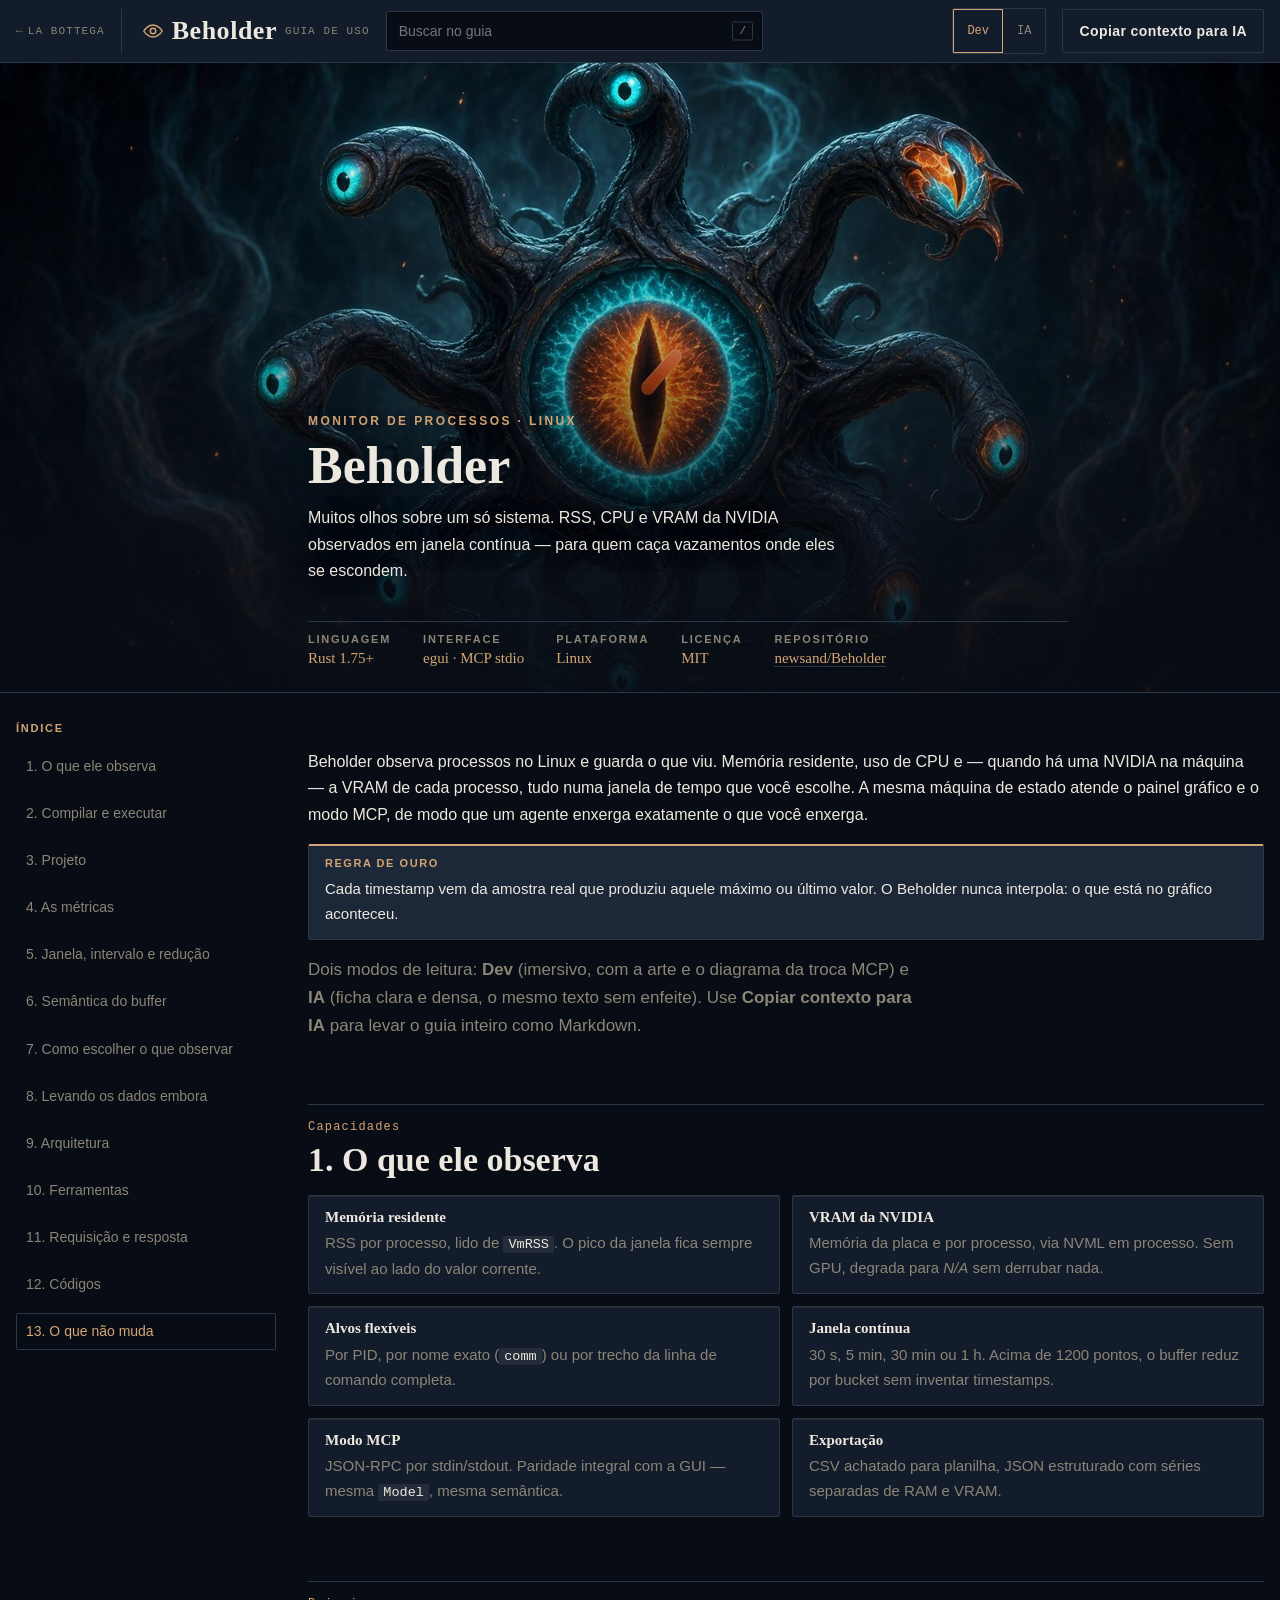
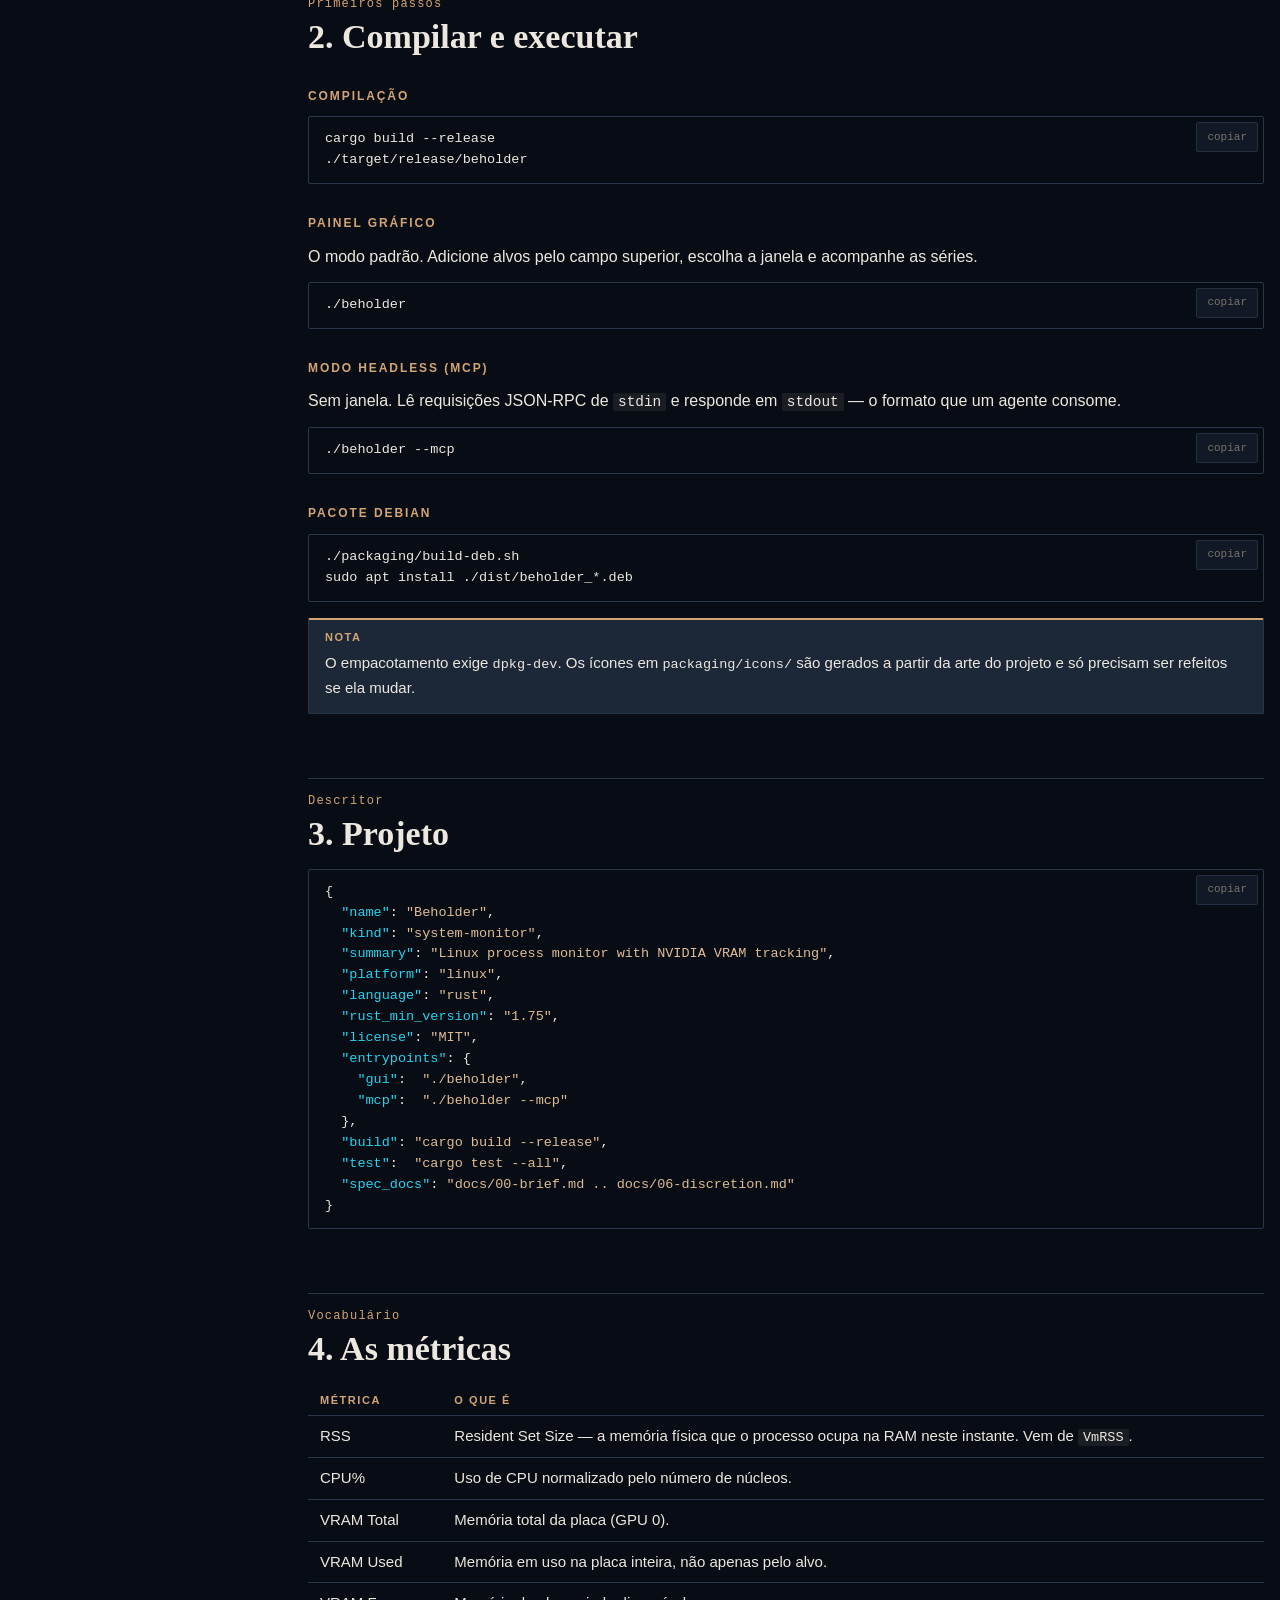
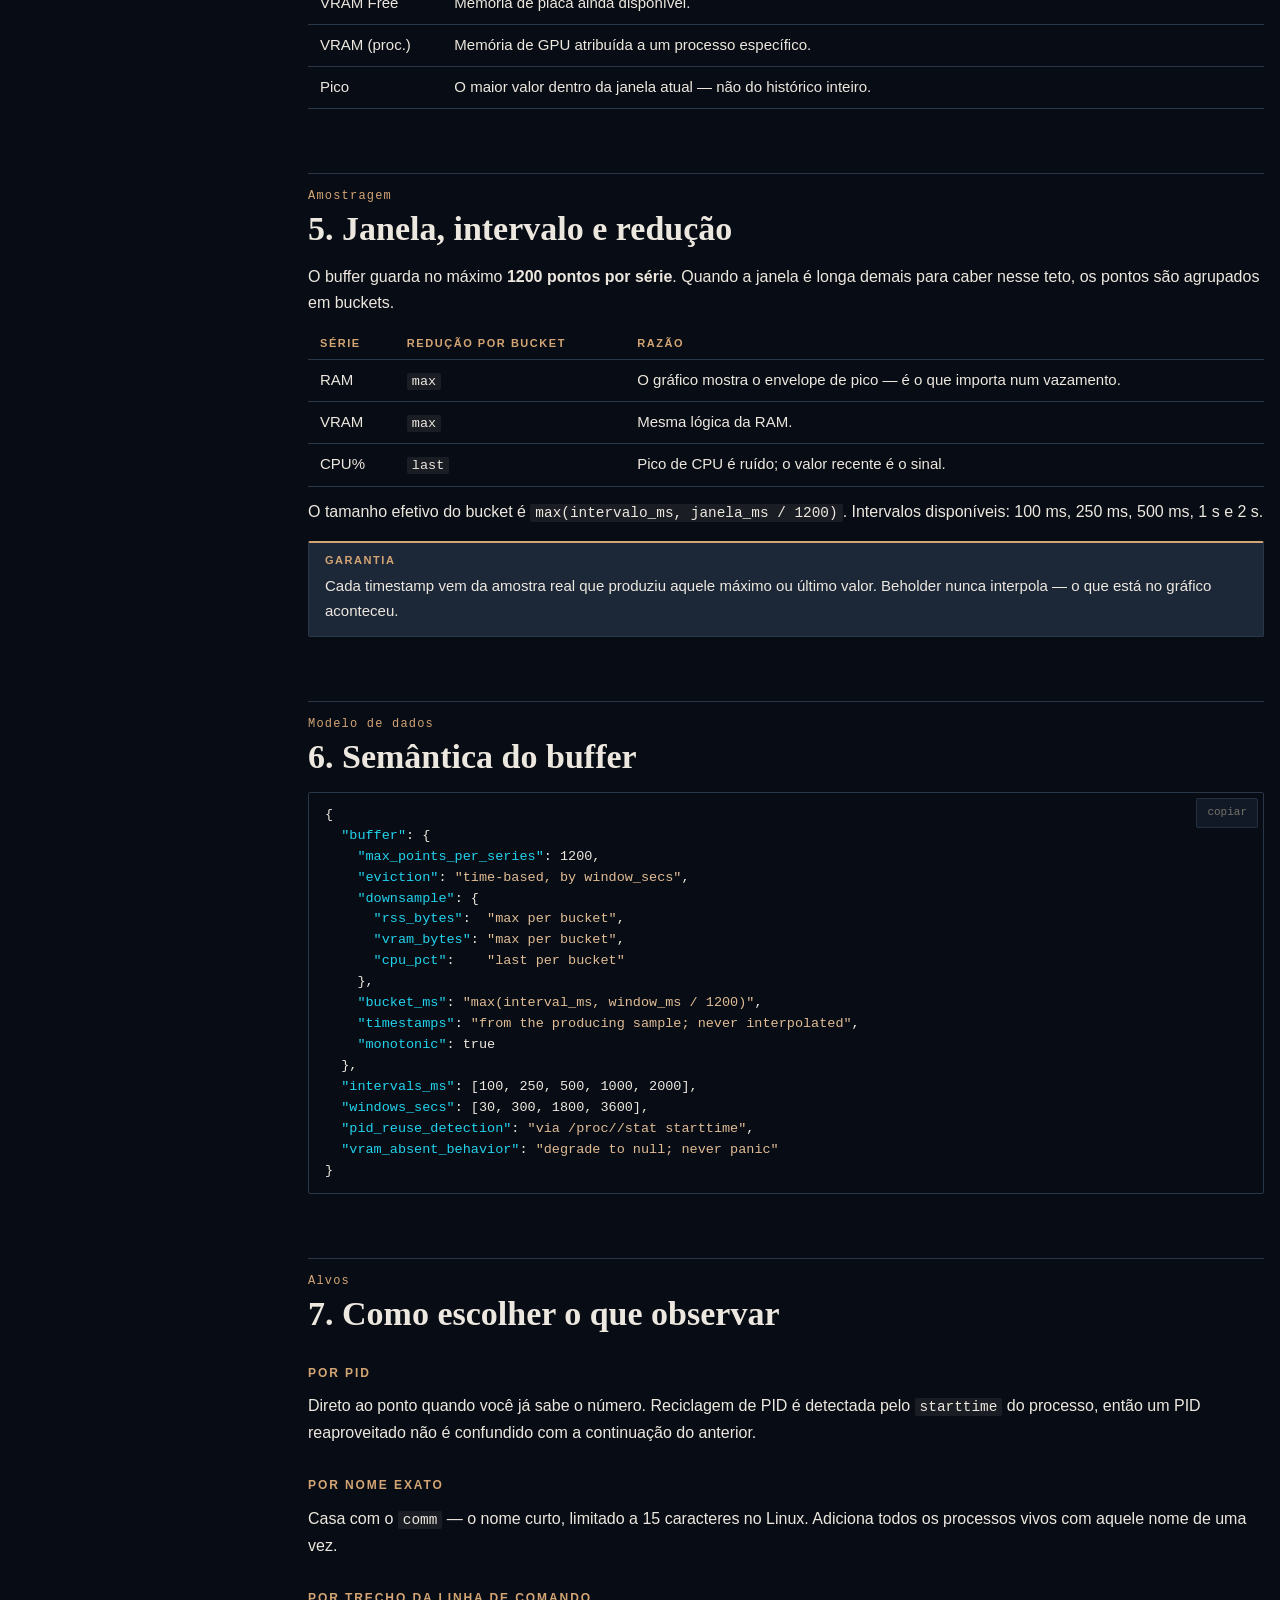
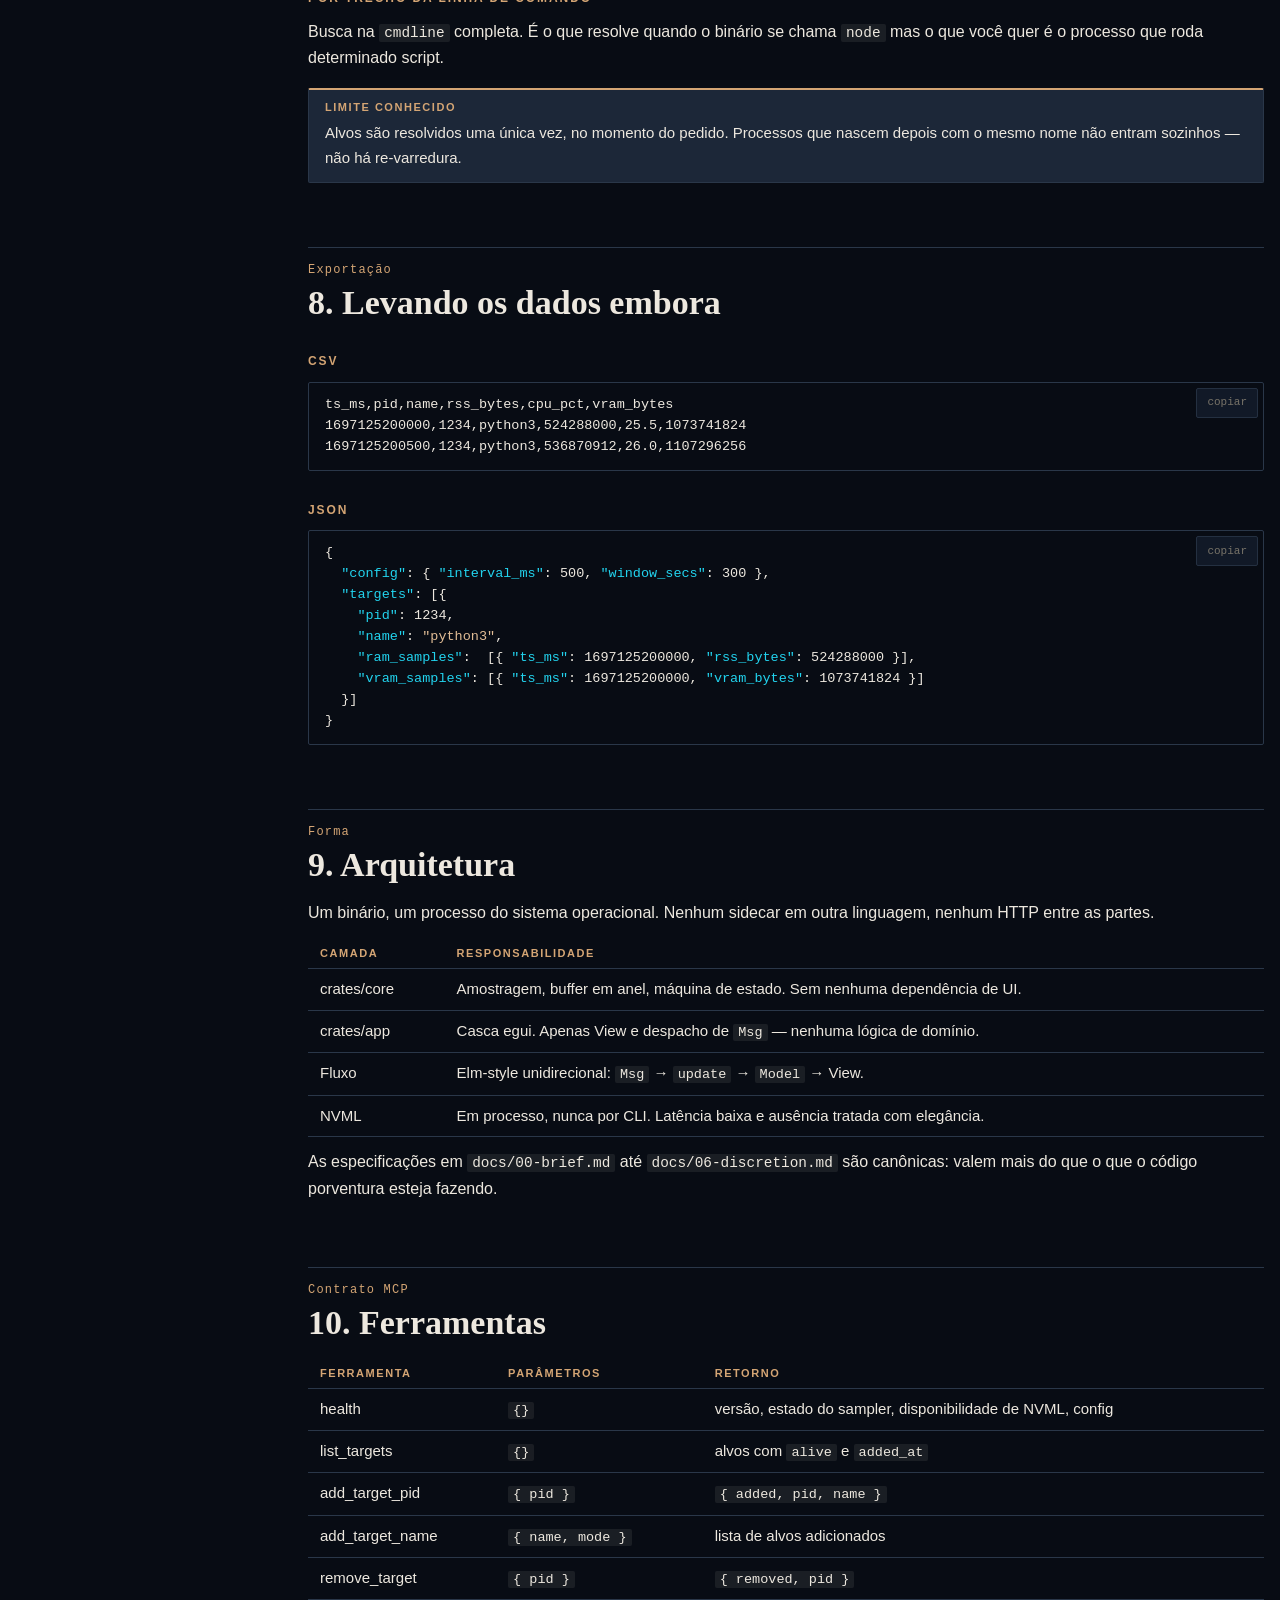
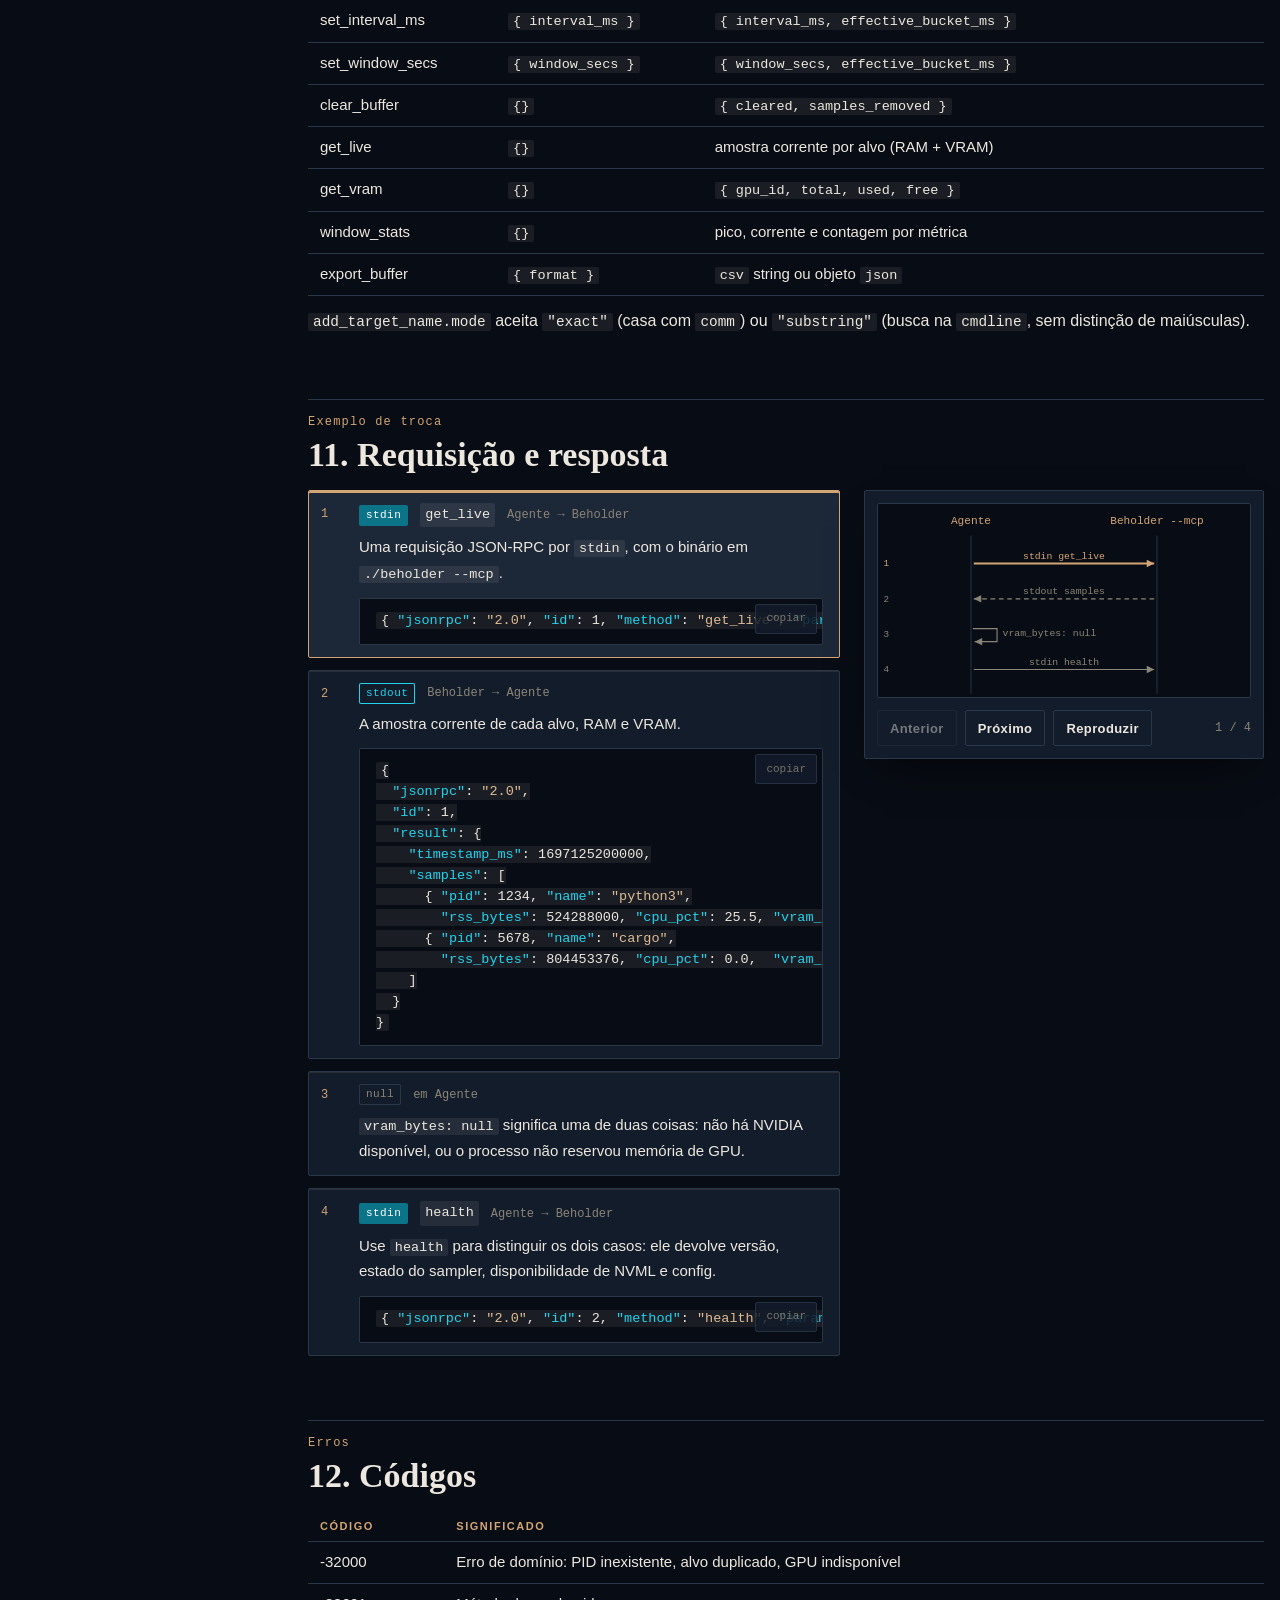
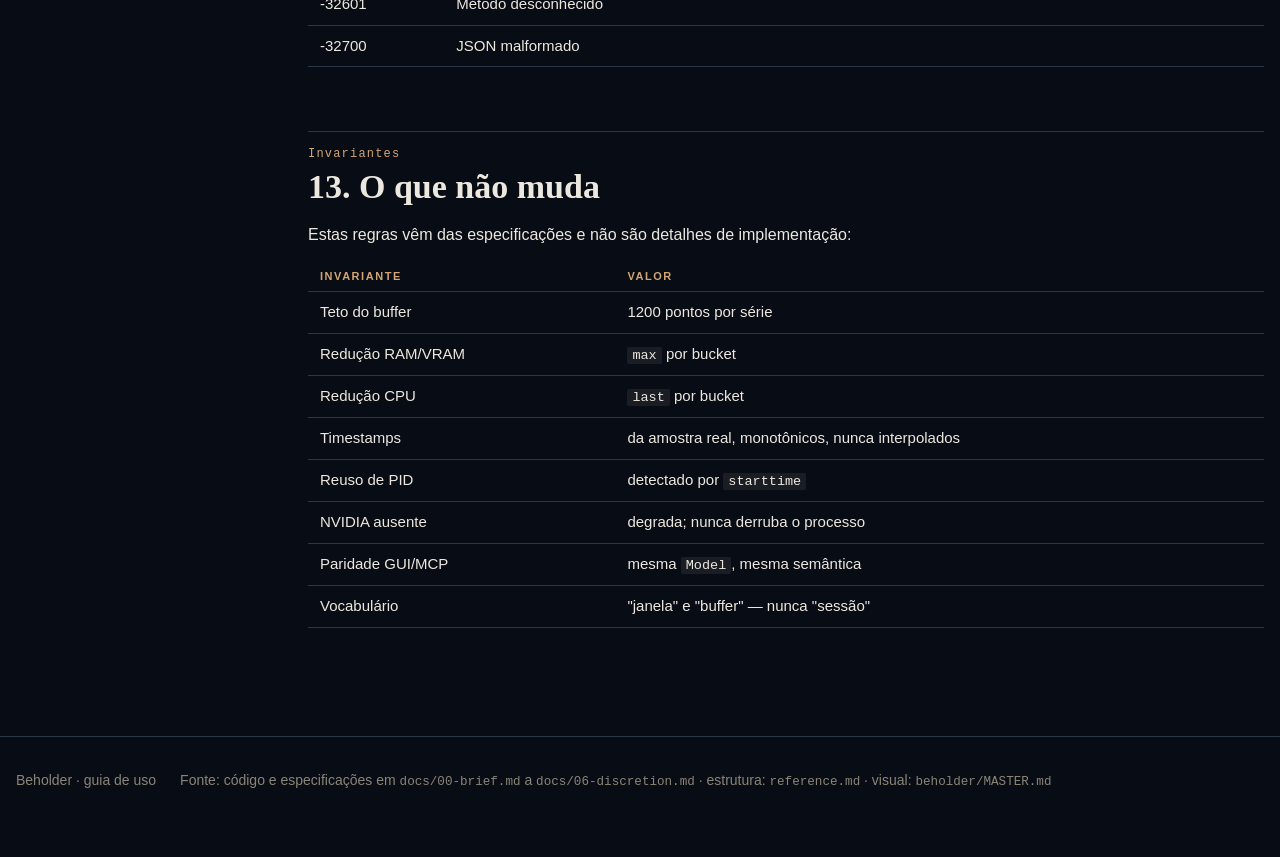
==== commit 73854914: "docs" ====
--- a/beholder/index.html
+++ b/beholder/index.html
@@ -278,11 +278,14 @@
 dl.meta dt{font:600 11px/1 var(--f-body);letter-spacing:.16em;text-transform:uppercase;color:var(--muted);margin-bottom:var(--s1)}
 dl.meta dd{margin:0;font:500 15px/1.3 var(--f-head);color:var(--accent)}
 .hero dl.meta{padding-top:var(--s3);border-top:1px solid var(--line)}
+.backlink{display:inline-flex;align-items:center;gap:var(--s1);min-height:44px;padding-right:var(--s4);margin-right:var(--s1);border-right:1px solid var(--line);font:500 11px/1 var(--f-mono);letter-spacing:.1em;text-transform:uppercase;color:var(--muted);text-decoration:none}.backlink:hover{color:var(--fg)}@media (max-width:640px){.backlink__t{position:absolute;width:1px;height:1px;overflow:hidden;clip:rect(0 0 0 0);white-space:nowrap}.backlink{padding-right:var(--s2);margin-right:0}}
+.meta dd a{color:inherit;text-decoration:none;border-bottom:1px solid var(--line);transition:border-color var(--t-hover) var(--ease-out)}.meta dd a:hover{border-bottom-color:currentColor}
 </style>
 </head>
 <body>
 <a class="skip" href="#main">Pular para o conteúdo</a>
 <header class="bar">
+  <a class="backlink" href="../index.html#pranchas" aria-label="Voltar para La Bottega"><span aria-hidden="true">&larr;</span><span class="backlink__t">La Bottega</span></a>
   <a class="brand" href="#topo" aria-label="Beholder, início"><svg viewBox="0 0 24 24" fill="none" stroke="currentColor" stroke-width="1.6" stroke-linecap="round" stroke-linejoin="round" aria-hidden="true"><path d="M2 12s3.6-6.5 10-6.5S22 12 22 12s-3.6 6.5-10 6.5S2 12 2 12z"/><circle cx="12" cy="12" r="3"/></svg><span>Beholder</span><small>guia de uso</small></a>
   <div class="search"><input id="q" type="search" placeholder="Buscar no guia" aria-label="Buscar no guia" autocomplete="off"><kbd aria-hidden="true">/</kbd></div>
   <span id="qstat" class="sr" aria-live="polite"></span>
@@ -291,11 +294,11 @@
   <button type="button" class="btn ghost hide-sm" data-act="copy-ai">Copiar contexto para IA</button>
 </header>
 <div class="door l" id="doorL" aria-hidden="true"></div><div class="door r" id="doorR" aria-hidden="true"></div>
-<div class="hero dev-only"><img src="assets/beholder-hero.jpg" alt="O Beholder: um olho central flamejante cercado por tentáculos, cada um terminando em um olho ciano vigilante" width="1600" height="900"><div class="hero-in"><span class="eyebrow">Monitor de Processos &middot; Linux</span><h1>Beholder</h1><p>Muitos olhos sobre um só sistema. RSS, CPU e VRAM da NVIDIA observados em janela contínua — para quem caça vazamentos onde eles se escondem.</p><dl class="meta"><div><dt>Linguagem</dt><dd>Rust 1.75+</dd></div><div><dt>Interface</dt><dd>egui &middot; MCP stdio</dd></div><div><dt>Plataforma</dt><dd>Linux</dd></div><div><dt>Licença</dt><dd>MIT</dd></div></dl></div></div>
+<div class="hero dev-only"><img src="assets/beholder-hero.jpg" alt="O Beholder: um olho central flamejante cercado por tentáculos, cada um terminando em um olho ciano vigilante" width="1600" height="900"><div class="hero-in"><span class="eyebrow">Monitor de Processos &middot; Linux</span><h1>Beholder</h1><p>Muitos olhos sobre um só sistema. RSS, CPU e VRAM da NVIDIA observados em janela contínua — para quem caça vazamentos onde eles se escondem.</p><dl class="meta"><div><dt>Linguagem</dt><dd>Rust 1.75+</dd></div><div><dt>Interface</dt><dd>egui &middot; MCP stdio</dd></div><div><dt>Plataforma</dt><dd>Linux</dd></div><div><dt>Licença</dt><dd>MIT</dd></div><div><dt>Repositório</dt><dd><a href="https://github.com/newsand/Beholder" target="_blank" rel="noopener">newsand/Beholder</a></dd></div></dl></div></div>
 <div class="layout" id="topo">
 <nav class="toc" aria-label="Índice"><details open><summary>Índice</summary><ol><li><a href="#capacidades">1. O que ele observa</a></li><li><a href="#primeiros-passos">2. Compilar e executar</a></li><li><a href="#descritor">3. Projeto</a></li><li><a href="#vocabulario">4. As métricas</a></li><li><a href="#amostragem">5. Janela, intervalo e redução</a></li><li><a href="#modelo-de-dados">6. Semântica do buffer</a></li><li><a href="#alvos">7. Como escolher o que observar</a></li><li><a href="#exportacao">8. Levando os dados embora</a></li><li><a href="#arquitetura">9. Arquitetura</a></li><li><a href="#mcp">10. Ferramentas</a></li><li><a href="#troca">11. Requisição e resposta</a></li><li><a href="#erros">12. Códigos</a></li><li><a href="#invariantes">13. O que não muda</a></li></ol></details></nav>
 <main id="main">
-  <section class="doc" id="intro" style="margin-top:32px"><div class="introgrid"><div class="intro-text"><div class="titlebar"><span class="eyebrow">Monitor de Processos &middot; Linux</span><h1>Beholder</h1><p>Muitos olhos sobre um só sistema. RSS, CPU e VRAM da NVIDIA observados em janela contínua — para quem caça vazamentos onde eles se escondem.</p><dl class="meta"><div><dt>Linguagem</dt><dd>Rust 1.75+</dd></div><div><dt>Interface</dt><dd>egui &middot; MCP stdio</dd></div><div><dt>Plataforma</dt><dd>Linux</dd></div><div><dt>Licença</dt><dd>MIT</dd></div></dl></div>
+  <section class="doc" id="intro" style="margin-top:32px"><div class="introgrid"><div class="intro-text"><div class="titlebar"><span class="eyebrow">Monitor de Processos &middot; Linux</span><h1>Beholder</h1><p>Muitos olhos sobre um só sistema. RSS, CPU e VRAM da NVIDIA observados em janela contínua — para quem caça vazamentos onde eles se escondem.</p><dl class="meta"><div><dt>Linguagem</dt><dd>Rust 1.75+</dd></div><div><dt>Interface</dt><dd>egui &middot; MCP stdio</dd></div><div><dt>Plataforma</dt><dd>Linux</dd></div><div><dt>Licença</dt><dd>MIT</dd></div><div><dt>Repositório</dt><dd><a href="https://github.com/newsand/Beholder" target="_blank" rel="noopener">newsand/Beholder</a></dd></div></dl></div>
     <h2 style="border-top:0;padding-top:0" class="sr">Introdução</h2>
     <p>Beholder observa processos no Linux e guarda o que viu. Memória residente, uso de CPU e — quando há uma NVIDIA na máquina — a VRAM de cada processo, tudo numa janela de tempo que você escolhe. A mesma máquina de estado atende o painel gráfico e o modo MCP, de modo que um agente enxerga exatamente o que você enxerga.</p>
     <div class="warn"><b>Regra de ouro</b>Cada timestamp vem da amostra real que produziu aquele máximo ou último valor. O Beholder nunca interpola: o que está no gráfico aconteceu.</div>
